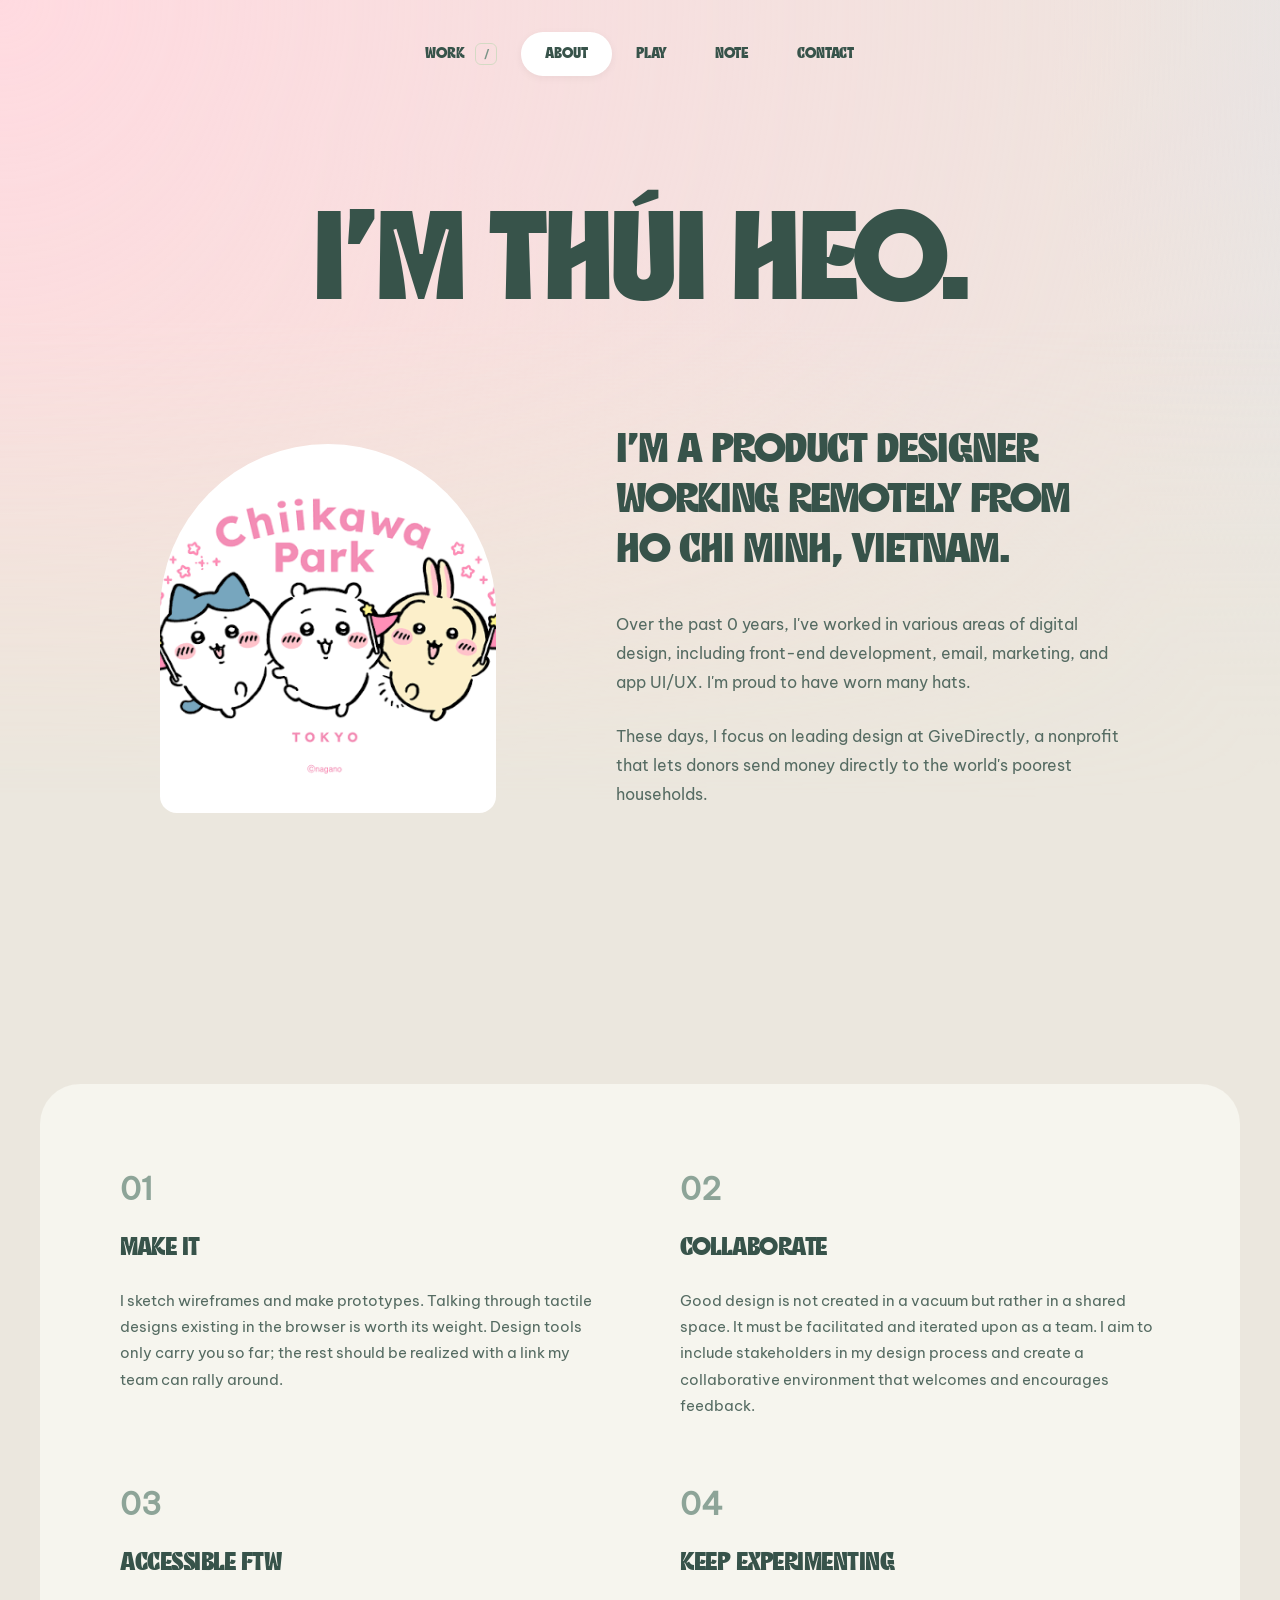
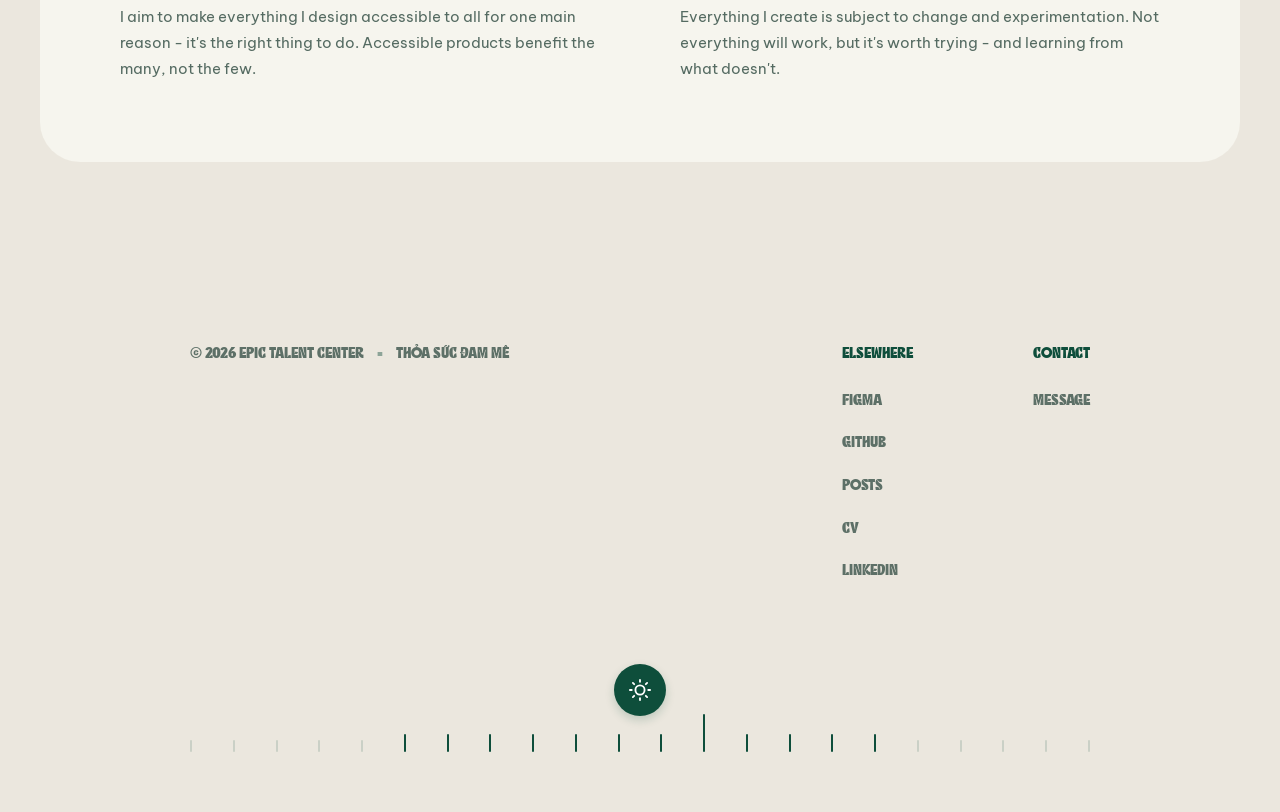
==== about.html @ a1d96646 "Add files via upload" ====
<!DOCTYPE html>
<html lang="vi">
<head>
  <meta charset="UTF-8">
  <meta name="viewport" content="width=device-width, initial-scale=1.0">
  <title>Hanh portfolio</title>
  <link rel="preload" href="fonts/ten-font.ttf" as="font" type="font/ttf" crossorigin>
  <link rel="stylesheet" href="style.css?v=2"> 
</head>
<body id="top">
  
  

  <!-- THANH ĐIỀU KHIỂN NỔI (FLOATING NAV) -->
<header class="floating-header">
  <nav class="sean-nav-pill" aria-label="Điều hướng chính">
    <!-- Di chuyển class active và dấu / tùy theo trang bạn đang đứng nhé -->
    <a href="index.html" class="nav-item">WORK <span class="slash">/</span></a>
    <a href="about.html" class="nav-item active">ABOUT</a>
    
    <a href="play.html" class="nav-item">PLAY</a>
    
    <a href="note.html" class="nav-item">NOTE</a>
    <a href="#" id="open-contact" class="nav-item">CONTACT</a>
  </nav>
</header>

  <main class="about-page">
  <!-- Phần 1: Tiêu đề siêu to -->
  <section class="about-intro">
    <h1 class="giant-heading">I'm Thúi Heo.</h1>
  </section>

  <!-- Phần 2: Ảnh cổng vòm và Nội dung giới thiệu -->
  <section class="about-profile">
    <div class="profile-grid">
      <!-- Cột trái: Ảnh chân dung hình vòm -->
      <div class="profile-image-wrapper">
        <div class="profile-arch">
          <!-- Thay ảnh chân dung vào đây -->
          <img src="assets/logo1A.png" alt="Chân dung">
        </div>
      </div>
      
      <!-- Cột phải: Đoạn văn mô tả -->
      <div class="profile-text">
        <h2>I'm a Product Designer working remotely from Ho Chi Minh, VietNam.</h2>
        <p>Over the past 0 years, I've worked in various areas of digital design, including front-end development, email, marketing, and app UI/UX. I'm proud to have worn many hats.</p>
        <p>These days, I focus on leading design at GiveDirectly, a nonprofit that lets donors send money directly to the world's poorest households.</p>
      </div>
    </div>
  </section>

  <!-- Phần 3: Khối nền xám/kem chứa 4 giá trị cốt lõi -->
  <section class="about-values">
    <div class="values-container">
      <div class="values-grid">
        
        <!-- Cột 1 -->
        <div class="value-item">
          <span class="value-number">01</span>
          <h3>Make it</h3>
          <p>I sketch wireframes and make prototypes. Talking through tactile designs existing in the browser is worth its weight. Design tools only carry you so far; the rest should be realized with a link my team can rally around.</p>
        </div>
        
        <!-- Cột 2 -->
        <div class="value-item">
          <span class="value-number">02</span>
          <h3>Collaborate</h3>
          <p>Good design is not created in a vacuum but rather in a shared space. It must be facilitated and iterated upon as a team. I aim to include stakeholders in my design process and create a collaborative environment that welcomes and encourages feedback.</p>
        </div>
        
        <!-- Cột 3 -->
        <div class="value-item">
          <span class="value-number">03</span>
          <h3>Accessible FTW</h3>
          <p>I aim to make everything I design accessible to all for one main reason - it's the right thing to do. Accessible products benefit the many, not the few.</p>
        </div>
        
        <!-- Cột 4 -->
        <div class="value-item">
          <span class="value-number">04</span>
          <h3>Keep experimenting</h3>
          <p>Everything I create is subject to change and experimentation. Not everything will work, but it's worth trying - and learning from what doesn't.</p>
        </div>
        
      </div>
    </div>
  </section>
</main>

  <footer class="site-footer">
    <div class="footer-top">
      <div class="footer-left">
        <p>© 2026 EPIC Talent Center <span>•</span> Thỏa sức đam mê</p>
      </div>
      
      <div class="footer-right">
        <div class="footer-column">
          <h4>Elsewhere</h4>
          <a href="#">Figma</a>
          <a href="#">Github</a>
          <a href="#">Posts</a>
          <a href="#">CV</a>
          <a href="#">LinkedIn</a>
        </div>
        <div class="footer-column">
          <h4>Contact</h4>
          <a href="#">Message</a>
        </div>
      </div>
    </div>

    <!-- Phần thanh thước kẻ và nút mặt trời -->
    <div class="footer-bottom">
      <div class="theme-toggle">
        <svg width="22" height="22" viewBox="0 0 24 24" fill="none" stroke="currentColor" stroke-width="2" stroke-linecap="round" stroke-linejoin="round">
          <circle cx="12" cy="12" r="5"></circle>
          <line x1="12" y1="1" x2="12" y2="3"></line>
          <line x1="12" y1="21" x2="12" y2="23"></line>
          <line x1="4.22" y1="4.22" x2="5.64" y2="5.64"></line>
          <line x1="18.36" y1="18.36" x2="19.78" y2="19.78"></line>
          <line x1="1" y1="12" x2="3" y2="12"></line>
          <line x1="21" y1="12" x2="23" y2="12"></line>
          <line x1="4.22" y1="19.78" x2="5.64" y2="18.36"></line>
          <line x1="18.36" y1="5.64" x2="19.78" y2="4.22"></line>
        </svg>
      </div>
      <div class="ruler">
        <div class="tick minor"></div>
        <div class="tick minor"></div>
        <div class="tick minor"></div>
        <div class="tick minor"></div>
        <div class="tick minor"></div>
        <div class="tick major"></div>
        <div class="tick major"></div>
        <div class="tick major"></div>
        <div class="tick major"></div>
        <div class="tick major"></div>
        <div class="tick major"></div>
        <div class="tick major"></div>
        
        <div class="tick center"></div>
        
        <div class="tick major"></div>
        <div class="tick major"></div>
        <div class="tick major"></div>
        <div class="tick major"></div>
        <div class="tick minor"></div>
        <div class="tick minor"></div>
        <div class="tick minor"></div>
        <div class="tick minor"></div>
        <div class="tick minor"></div>
      </div>
    </div>
  </footer>

  <!-- BỘ NÃO JAVASCRIPT XỬ LÝ MENU CUỘN -->
  <script>
    // Lắng nghe hành động cuộn chuột của người dùng
    window.addEventListener('scroll', function() {
      // Tìm cái menu viên thuốc
      const navPill = document.querySelector('.sean-nav-pill');
      
      // Nếu cuộn xuống quá 20px thì bật nền màu kem lên
      if (window.scrollY > 20) {
        navPill.classList.add('scrolled');
      } 
      // Nếu kéo ngược lại lên kịch trần thì tắt nền đi (trở về trong suốt)
      else {
        navPill.classList.remove('scrolled');
      }
    });
  </script>

    <!-- KHUNG CHATBOX ẨN (Nằm ở góc phải màn hình) -->
<div id="sean-chatbox" class="chatbox-wrapper">
  <!-- Phần Header màu xanh đậm -->
  <div class="chatbox-header">
    <div class="bot-info">
      <!-- Thay đường dẫn ảnh avatar của bạn vào đây -->
      <img src="assets/chatbox.jpg" alt="Thúi Heo" class="bot-avatar" onerror="this.src='data:image/svg+xml;utf8,<svg xmlns=\'http://www.w3.org/2000/svg\' width=\'40\' height=\'40\'><circle cx=\'20\' cy=\'20\' r=\'20\' fill=\'white\'/></svg>'">
      <div>
        <h4>Thúi Heo Bot</h4>
        <p>Ask me a question</p>
      </div>
    </div>
    <!-- Nút tắt (dấu X) -->
    <button id="close-chat" class="close-chat-btn">&times;</button>
  </div>

  <!-- Phần Nội dung Chat -->
  <div class="chatbox-body">
    <div class="chat-msg bot-msg">Hi!</div>
    <div class="chat-msg bot-msg">I'm Thúi Heo Bot. I'm here to help you with any questions you might have about my work.</div>
    <div class="chat-msg bot-msg">How can I help you today?</div>
    
    <!-- Các nút tùy chọn -->
    <div class="chat-options">
      <a href="#" class="chat-option-btn">Looking for your old portfolio</a>
      <a href="#" class="chat-option-btn">Just saying hello!</a>
      <a href="#" class="chat-option-btn">Interested in mentorship</a>
      <a href="#" class="chat-option-btn">We'd like to hire you</a>
    </div>
  </div>
</div>

<script>
  const contactBtn = document.getElementById('open-contact');
  const chatbox = document.getElementById('sean-chatbox');
  const closeBtn = document.getElementById('close-chat');

  // Lắng nghe sự kiện click vào nút Contact
  contactBtn.addEventListener('click', function(e) {
    e.preventDefault(); 
    
    // LỆNH TOGGLE: Tự động đảo ngược trạng thái mỗi lần bấm
    chatbox.classList.toggle('active'); 
    
    // Đồng thời gắn thêm 1 class vào chính nút Contact để lát nữa ta CSS cái vòng sáng
    contactBtn.classList.toggle('contact-active');
  });

  // Khi bấm vào dấu X, phải tắt cả chatbox lẫn vòng sáng ở nút Contact
  closeBtn.addEventListener('click', function() {
    chatbox.classList.remove('active'); 
    contactBtn.classList.remove('contact-active');
  });
</script>
</body>
</html>
---- style.css ----
/* =========================================
   1. BIẾN MÀU SẮC & CÀI ĐẶT CHUNG (SEAN HALPIN CLONE)
========================================= */
@font-face {
  font-family: 'A'; /* Đặt tên gì tùy bạn */
  font-style: normal;
  font-weight: 400 900; 
  src: url('fonts/A.ttf') format('truetype');
}

@font-face {
  font-family: 'B';
  font-style: normal;
  font-weight: 400;
  src: url('fonts/B.ttf') format('truetype');
}

:root {
  --text-dark: #37534a;      
  --text-light: #648275;     
  --bg-gradient: linear-gradient(to right, #e3dec0, #cee4b3);
  --bg-card: #f5f7e6;        
  --accent: #405b53;         
  --nav-active: #ecf0d6;     
  --white: #ffffff;
  --radius: 32px;            
  --radius-pill: 50px;       
  --transition: all 0.3s cubic-bezier(0.25, 0.8, 0.25, 1);
}

html {
  font-size: 14px; 
}

* {
  margin: 0;
  padding: 0;
  box-sizing: border-box;
}

body {
  font-family: 'B', sans-serif;
  color: var(--text-dark);
  
  /* Cài đặt nền gốc của TOÀN BỘ TRANG là màu kem đặc */
  background-color: #ebe7de; 
  
  min-height: 100vh;
  line-height: 1.6;
  overflow-x: hidden;
  position: relative; /* Dùng làm gốc để chứa lớp màu ở đầu trang */
}

/* Lớp ảo chứa màu loang - Chỉ bao phủ phần đầu trang */
body::before {
  content: "";
  position: absolute;
  top: 0; 
  left: 0; 
  width: 100%; 
  
  
  height: 800px; 
  
  /* Giữ nguyên hiệu ứng màu loang của bạn */
  background-image: 
    radial-gradient(circle at 0% 0%, #ffdae0 0%, transparent 50%),
    radial-gradient(circle at 100% 0%, #cbe1ff 0%, transparent 50%),
    radial-gradient(circle at 100% 100%, #c3f0d5 0%, transparent 50%),
    radial-gradient(circle at 0% 100%, #fef0bc 0%, transparent 50%);
  background-size: 200% 200%;
  animation: meshChuyenMau 2.5s ease-in-out infinite alternate;
  
  /* CÔNG THỨC MỚI: Mặt nạ làm mờ dần phần đáy của lớp màu này */
  -webkit-mask-image: linear-gradient(to bottom, black 40%, transparent 100%);
  mask-image: linear-gradient(to bottom, black 40%, transparent 100%);
  
  z-index: -2; /* Nằm dưới cùng */
  pointer-events: none; /* Tránh cản trở click chuột */
}

h1, h2, h3, .giant-heading, .sean-nav-pill .nav-item {
  font-family: 'A', sans-serif;
  font-weight: 900;
}

/* Đạo diễn hiệu ứng mảng màu trôi nổi hòa quyện */
@keyframes meshChuyenMau {
  0% {
    background-position: 0% 0%;
  }
  25% {
    background-position: 100% 0%;
  }
  50% {
    background-position: 100% 100%;
  }
  75% {
    background-position: 0% 100%;
  }
  100% {
    background-position: 0% 0%;
  }
}

a { text-decoration: none; color: inherit; }

/* =========================================
   2. ANIMATION (HIỆU ỨNG LÚC BẬT WEB)
========================================= */
@keyframes slideUpFade {
  0% {
    opacity: 0;
    transform: translateY(30px);
  }
  100% {
    opacity: 1;
    transform: translateY(0);
  }
}

/* 1. Gắn hiệu ứng nảy cho NỘI DUNG CỦA CẢ 2 TRANG */
/* LƯU Ý: Đã cố tình bỏ 'header' ra ngoài để thanh menu đứng im như mỏ neo */
.sean-hero .hero-text-wrapper, 
.sean-hero .hero-subtitle, 
.work-card, 
.in-progress-header, 
article,
.about-intro, .profile-grid, .values-container .value-item,
.play-hero h1, .play-hero p, .play-card,
.notes-hero h1, .notes-hero p, .note-item {
  opacity: 0; 
  animation: slideUpFade 1.5s cubic-bezier(0.1, 1, 0.2, 1) forwards;
}

/* 2. Cài đặt độ trễ cho TRANG CHỦ (Từng nhịp một) */
.sean-hero .hero-text-wrapper { animation-delay: 0.05s; }
.sean-hero .hero-subtitle { animation-delay: 0.1s; }
.work-section .work-card:nth-child(1) { animation-delay: 0.15s; }
.work-section .work-card:nth-child(2) { animation-delay: 0.2s; }
.work-section .work-card:nth-child(3) { animation-delay: 0.25s; }
.work-section .work-card:nth-child(4) { animation-delay: 0.3s; }
.in-progress-header { animation-delay: 0.35s; }
.in-progress-section .work-card:nth-child(1) { animation-delay: 0.4s; }
.in-progress-section .work-card:nth-child(2) { animation-delay: 0.45s; }

/* 3. Cài đặt độ trễ cho TRANG ABOUT (Khắc phục lỗi "nhảy quá nhanh") */
.about-intro { animation-delay: 0.05s; }
.profile-grid { animation-delay: 0.15s; }
.values-container .value-item:nth-child(1) { animation-delay: 0.1s; }
.values-container .value-item:nth-child(2) { animation-delay: 0.15s; }
.values-container .value-item:nth-child(3) { animation-delay: 0.2s; }
.values-container .value-item:nth-child(4) { animation-delay: 0.25s; }

/* 4. Độ trễ TRANG CHƯƠNG TRÌNH (PLAY) */
.play-hero h1 { animation-delay: 0.05s; }
.play-hero p { animation-delay: 0.1s; }
.play-card:nth-child(1) { animation-delay: 0.15s; }
.play-card:nth-child(2) { animation-delay: 0.2s; }
.play-card:nth-child(3) { animation-delay: 0.25s; }
.play-card:nth-child(4) { animation-delay: 0.3s; }

/* 5. Độ trễ cho TRANG GIÁO VIÊN (NOTES) */
.notes-hero h1 { animation-delay: 0.05s; }
.notes-hero p { animation-delay: 0.1s; }
.note-item:nth-child(1) { animation-delay: 0.15s; }
.note-item:nth-child(2) { animation-delay: 0.2s; }
.note-item:nth-child(3) { animation-delay: 0.25s; }

/* =========================================
   3. HEADER & MENU VIÊN THUỐC
========================================= */
.floating-header {
  position: sticky;
  top: 25px;
  display: flex;
  justify-content: center;
  z-index: 1000;
  pointer-events: none;
  padding: 0 20px;
}

.sean-nav-pill {
  pointer-events: auto;
  display: flex;
  align-items: center;
  background-color: transparent; 
  padding: 6px 8px;
  border-radius: 50px;
  transition: all 0.3s ease; 
}

.sean-nav-pill.scrolled {
  background-color: rgba(241, 242, 233, 0.85);
  box-shadow: 0 4px 20px rgba(0, 0, 0, 0.05);
  backdrop-filter: blur(10px);
}

.sean-nav-pill .nav-item {
  color: var(--text-dark);
  font-size: 1.05rem;
  font-weight: 700;
  padding: 10px 24px;
  border-radius: 50px;
  transition: all 0.2s ease;
  display: flex;
  align-items: center;
  gap: 8px;
}

.sean-nav-pill .nav-item:hover:not(.active) {
  background-color: rgba(0, 0, 0, 0.04);
}

.sean-nav-pill .nav-item.active {
  background-color: #ffffff; 
  box-shadow: 0 2px 8px rgba(0, 0, 0, 0.05);
  color: var(--text-dark);
}

.sean-nav-pill .slash {
  display: inline-flex;
  align-items: center;
  justify-content: center;
  width: 22px;
  height: 22px;
  font-size: 12px;
  font-weight: 900;
  color: #7b9487;
  border: 1.5px solid #d4dac4;
  border-radius: 6px;
  margin-left: 2px;
}

#open-contact {
  border: 1.5px solid transparent; 
}

/* 2. Trạng thái khi nút Contact đang được bật (class này do JS tự gắn) */
#open-contact.contact-active {
  /* Viền sát bên trong màu xanh lá đậm */
  border-color: #0c5140; 
  
  /* Lớp vòng sáng màu trắng mờ (opacity 0.6) bung ra 4px ở bên ngoài */
  box-shadow: 0 0 0 4px rgba(255, 255, 255, 0.6);
  
  /* Giữ nền trong suốt cho giống ảnh mẫu */
  background-color: transparent; 
}

/* =========================================
   4. HERO SECTION (TRANG CHỦ)
========================================= */
.sean-hero {
  text-align: center;
  
  /* BÍ QUYẾT: Trả lại khoảng cách 180px ở trên đỉnh y như cũ */
  padding: 180px 20px 0; 
  
  /* Vẫn giữ lệnh ép chiều cao 100% để đẩy các ô tương tác giấu xuống dưới */
  min-height: 75vh; 
  
  display: flex;
  flex-direction: column;
  align-items: center;
  position: relative;
}

.in-progress-header {
  text-align: center;
  padding: 180px 20px 100px;
  display: flex;
  flex-direction: column;
  align-items: center;
  position: relative;
}

.hero-text-wrapper {
  position: relative;
  display: inline-block;
  margin-bottom: 60px;
}

/* Chữ xanh khổng lồ */
.giant-heading {
  font-size: 8rem; /* Kích thước siêu lớn */
  font-family: 'A', sans-serif;
  font-weight: 900;
  color: #0c5140; /* Màu xanh lá đậm chuẩn Sean Halpin */
  line-height: 0.95;
  letter-spacing: -4px; /* Ép chữ sát vào nhau */
  margin: 0;
}

/* Định vị 2 ngôi sao */
.sparkle {
  position: absolute;
}
.sparkle.left {
  top: 80px;
  left: -80px;
}
.sparkle.right {
  top: -20px;
  right: -80px;
}

.hero-subtitle {
  font-size: 1.25rem;
  color: #5d7067;
  font-family: 'BeVietnamPro', sans-serif; /* Dùng font chuẩn cho chữ nhỏ */
  line-height: 1.6;
  font-weight: 500;
}
/* =========================================
   CÁC Ô TƯƠNG TÁC (WORK CARDS) - CHUẨN MẪU VUÔNG & CHỮ NHẬT
========================================= */
.work-section, .in-progress-section {
  /* Mở rộng chiếm gần hết màn hình vi tính */
  max-width: 1540px; 
  margin: 0 auto;
  padding: 0 40px 150px;
}

.in-progress-section {
  padding-top: 50px;
}

.in-progress-header {
  padding: 50px 20px 80px;
}

.work-grid {
  display: grid;
  grid-template-columns: repeat(12, 1fr); 
  gap: 60px; 
}

.work-card {
  display: block;
  border-radius: 48px; 
  height: 450px; 
  padding: 45px 50px; 
  position: relative;
  top: 0;
  text-decoration: none;
  color: #2c2c2c;
  
  /* Điểm xuất phát của bóng đổ */
  box-shadow: 
    0 0 0 -5px rgba(0, 0, 0, 0),
    0 0 0 -10px rgba(0, 0, 0, 0),
    0 0 0 -20px rgba(0, 0, 0, 0);

  /* BỘ CHỈ HUY HIỆU ỨNG: Tách bạch rõ ràng từng nhiệm vụ */
  transition: 
    background-color 0.4s ease, 
    box-shadow 0.7s cubic-bezier(0.34, 1.25, 0.64, 1), 
    top 0.7s cubic-bezier(0.34, 1.25, 0.64, 1);
}

/* --- TỶ LỆ CÁC Ô ĐÃ ĐƯỢC CHỈNH LẠI (CÔNG THỨC 4 - 8) --- */
/* Hàng 1 */
.work-section .work-card:nth-child(1) { grid-column: span 4; } 
.work-section .work-card:nth-child(2) { grid-column: span 8; }
/* Hàng 2 (So le lại) */
.work-section .work-card:nth-child(3) { grid-column: span 8; } 
.work-section .work-card:nth-child(4) { grid-column: span 4; } 

/* Hàng 3 (In Progress) */
.in-progress-section .work-card:nth-child(1) { grid-column: span 4; } 
.in-progress-section .work-card:nth-child(2) { grid-column: span 8; } 

.work-card:hover {
  top: -10px;
  /* Điểm kết thúc của bóng đổ */
  box-shadow: 
    0 10px 20px -5px rgba(0, 0, 0, 0.20), 
    0 25px 50px -10px rgba(0, 0, 0, 0.15), 
    0 50px 100px -20px rgba(0, 0, 0, 0.10);
}

/* Nhóm Text bên trong Card */
.card-header {
  text-align: right;
  z-index: 2;
  position: relative;
}

.card-header .brand {
  font-family: 'BeVietnamPro', sans-serif;
  font-size: 0.9rem;
  font-weight: 700;
  letter-spacing: 2px;
  text-transform: uppercase;
  opacity: 0.7;
  display: block;
  margin-bottom: 5px;
}

.card-header h2 {
  font-size: 3.5rem; 
  font-family: 'A', sans-serif;
  font-weight: 900;
  letter-spacing: -1.5px;
  margin: 0;
}

/* Màu nền */
.card-purple { background-color: #cda2e7; }
.card-mint { background-color: #a8e4cf; }
.card-peach { background-color: #f2c7a9; }
.card-blue { background-color: #b1d8f8; }
.card-white { background-color: #ffffff; }
.card-black { background-color: #1a1a1a; }

/* KHI HOVER: Đổi sang mã màu SÁNG HƠN một chút xíu để tạo cảm giác thẻ bài phát sáng */
.work-card.card-purple:hover { background-color: #d8b4ee; } /* Tím sáng hơn */
.work-card.card-mint:hover { background-color: #b5eedc; } /* Xanh ngọc sáng hơn */
.work-card.card-peach:hover { background-color: #f6d4ba; } /* Cam đào sáng hơn */
.work-card.card-blue:hover { background-color: #c5e3fb; } /* Xanh dương sáng hơn */
.work-card.card-white:hover { background-color: #ffffff; } /* Trắng thì giữ nguyên vì đã sáng tối đa */
.work-card.card-black:hover { background-color: #2a2a2a; } /* Đen thì nhạt đi một chút thành xám đậm */

.card-header.light-text, 
.card-header.light-text h2 {
  color: #ffffff;
}

/* =========================================
   RESPONSIVE (ĐIỆN THOẠI & IPAD)
========================================= */
@media (max-width: 992px) {
  .giant-heading {
    font-size: 5.5rem;
  }
  .sparkle.left { left: -40px; width: 30px; }
  .sparkle.right { right: -40px; width: 40px; }
  
  .work-grid .work-card {
    grid-column: span 12 !important; 
  }
  
  .work-card {
    height: 480px; 
  }
}

@media (max-width: 768px) {
  .giant-heading {
    font-size: 4rem;
    letter-spacing: -2px;
  }
  .sean-hero { padding: 120px 20px 60px; }
  .sparkle { display: none; }
}
/* =========================================
   5. TRANG EPIC (ABOUT PAGE - SEAN HALPIN STYLE)
========================================= */
/* 1. Tiêu đề siêu to */
.about-intro {
  text-align: center;
  padding: 140px 20px 100px;
}

.giant-heading {
  font-size: 9rem; /* Chữ siêu to */
  font-weight: 900;
  letter-spacing: -4px;
  line-height: 1;
  color: var(--text-dark);
}

/* 2. Ảnh cổng vòm và Text */
.about-profile {
  padding: 0 20px 250px;
  max-width: 1000px; /* Thu hẹp lại để giống tỷ lệ ảnh gốc */
  margin: 0 auto;
}

.profile-grid {
  display: grid;
  grid-template-columns: 1fr 1.5fr; /* Cột phải to hơn cột trái */
  gap: 120px;
  align-items: center;
}

/* Cắt ảnh thành hình cổng vòm (Arch) */
.profile-arch {
  width: 100%;
  aspect-ratio: 1 / 1.1; /* Tỷ lệ hơi cao hơn vuông */
  background-color: #d8c3b1; /* Màu nền dự phòng nếu ảnh lỗi */
  border-top-left-radius: 200px; /* Bo tròn hoàn toàn 2 góc trên */
  border-top-right-radius: 200px;
  border-bottom-left-radius: 20px; /* Dưới bo ít */
  border-bottom-right-radius: 20px;
  overflow: hidden;
}

.profile-arch img {
  width: 100%;
  height: 100%;
  object-fit: cover;
}

.profile-text h2 {
  font-size: 3rem;
  font-weight: 800;
  line-height: 1.2;
  margin-bottom: 35px;
  letter-spacing: -1px;
}

.profile-text p {
  font-size: 1.15rem;
  color: #556b62; /* Màu chữ nhạt hơn tí */
  margin-bottom: 25px;
  font-weight: 500;
  line-height: 1.8;
}

/* 3. Khối 4 Giá trị cốt lõi */
.about-values {
  padding: 0 20px 100px;
}

.values-container {
  background-color: #f6f5ee; /* Nền trắng kem nhạt y hình 2 */
  max-width: 1200px;
  margin: 0 auto;
  border-radius: 40px; /* Khối bo góc bự */
  padding: 80px;
}

.values-grid {
  display: grid;
  grid-template-columns: 1fr 1fr; /* 2 cột */
  gap: 60px 80px; /* Khoảng cách hàng ngang 60, dọc 80 */
}

.value-item .value-number {
  font-size: 2.2rem;
  font-weight: 600;
  color: #8da498; /* Màu xanh ngọc nhạt cho số */
  display: block;
  margin-bottom: 15px;
}

.value-item h3 {
  font-size: 1.8rem;
  font-weight: 800;
  margin-bottom: 20px;
  letter-spacing: -0.5px;
}

.value-item p {
  font-size: 1.1rem;
  color: #556b62;
  line-height: 1.7;
}

/* =========================================
   RESPONSIVE (ĐIỆN THOẠI)
========================================= */
@media (max-width: 768px) {
  .giant-heading {
    font-size: 4rem;
    letter-spacing: -2px;
  }
  
  .profile-grid {
    grid-template-columns: 1fr;
    text-align: center;
  }
  
  .profile-arch {
    max-width: 300px;
    margin: 0 auto;
  }
  
  .values-container {
    padding: 40px 20px;
  }
  
  .values-grid {
    grid-template-columns: 1fr;
  }
}
/* =========================================
   6. TRANG CHƯƠNG TRÌNH (PLAY PAGE)
========================================= */
.play-page {
  padding-bottom: 120px;
}

/* Phần Tiêu đề Hero */
.play-hero {
  text-align: center;
  padding: 100px 20px 60px;
  max-width: 800px;
  margin: 0 auto;
}

.play-hero h1 {
  position: relative;
  display: inline-block;
  margin-bottom: 20px;
}

/* Ngôi sao lấp lánh màu trắng bên cạnh chữ */
.sparkle {
  color: #ffffff;
  font-size: 5rem;
  position: absolute;
  top: -20px;
  right: -60px;
  line-height: 1;
}

.play-hero p {
  font-size: 1.3rem;
  color: #556b62;
  font-weight: 600;
  line-height: 1.6;
}

/* Khu vực lưới thẻ bài */
.play-grid-section {
  max-width: 1200px;
  margin: 0 auto;
  padding: 0 20px;
}

/* Tự động chia cột: Màn to thì 2 cột, màn nhỏ tự co lại 1 cột */
.play-grid {
  display: grid;
  grid-template-columns: repeat(auto-fit, minmax(450px, 1fr));
  gap: 40px;
}

/* Thiết kế thẻ bài cơ bản */
.play-card {
  background-color: rgba(255, 255, 255, 0.4); /* Nền hơi trong suốt */
  border-radius: 40px;
  padding: 40px;
  display: flex;
  transition: all 0.3s cubic-bezier(0.1, 1, 0.2, 1);
  text-decoration: none;
  border: 3px solid transparent;
}

.play-card:hover {
  transform: translateY(-8px);
  background-color: rgba(255, 255, 255, 0.7);
  border-color: rgba(255, 255, 255, 0.9);
  box-shadow: 0 20px 40px rgba(55, 83, 74, 0.05);
}

.play-card h3 {
  font-size: 2rem;
  font-weight: 800;
  margin-bottom: 15px;
  display: flex;
  align-items: center;
  gap: 12px;
}

.play-card p {
  font-size: 1.15rem;
  color: #556b62;
  line-height: 1.6;
  font-weight: 500;
}

/* Nhãn "Mới/Soon" màu xanh đậm */
.badge {
  background-color: var(--text-dark);
  color: #ffffff;
  font-size: 0.9rem;
  padding: 4px 12px;
  border-radius: 20px;
  font-weight: 700;
  text-transform: uppercase;
}

/* ---- CÁC KIỂU LAYOUT BÊN TRONG THẺ BÀI ---- */

/* Kiểu 1: Cột dọc (Chữ trên, hình dưới) */
.card-tall {
  flex-direction: column;
  gap: 30px;
}

.card-image {
  flex-grow: 1;
  border-radius: 24px;
  min-height: 200px;
  display: flex;
  align-items: center;
  justify-content: center;
  gap: 15px;
}

.dark-ui { background-color: #2c2c2c; }
.purple-ui { background-color: #d1c4e9; }

/* Giả lập các nút UI chấm tròn */
.fake-dot { width: 30px; height: 30px; border-radius: 50%; }
.fake-dot.red { background-color: #ff5f56; }
.fake-dot.yellow { background-color: #ffbd2e; }
.fake-dot.green { background-color: #27c93f; }
.fake-wave { width: 100px; height: 10px; background: white; border-radius: 10px; opacity: 0.5; }

/* Kiểu 2: Hàng ngang (Chữ trái, Icon phải) */
.card-row {
  flex-direction: row;
  align-items: center;
  justify-content: space-between;
  gap: 20px;
}

.card-row .card-text {
  flex: 1;
}

.card-icon {
  width: 120px;
  height: 120px;
  border-radius: 50%;
  display: flex;
  align-items: center;
  justify-content: center;
  font-size: 3rem;
  flex-shrink: 0;
}

.blue-icon { background-color: #1a365d; color: white; }
.pink-icon { background-color: #fce4ec; color: #d81b60; }

/* Responsive cho điện thoại */
@media (max-width: 768px) {
  .play-grid { grid-template-columns: 1fr; }
  .card-row { flex-direction: column-reverse; text-align: left; align-items: flex-start; }
  .card-icon { width: 80px; height: 80px; font-size: 2rem; }
  .play-hero h1 { font-size: 4rem; }
  .sparkle { font-size: 3rem; right: -30px; }
}
/* =========================================
   7. TRANG GIÁO VIÊN (NOTES PAGE CLONE)
========================================= */
.notes-page {
  padding-bottom: 120px;
}

.notes-hero {
  text-align: center;
  padding: 100px 20px 60px;
  max-width: 800px;
  margin: 0 auto;
}

.notes-hero h1 {
  position: relative;
  display: inline-block;
  margin-bottom: 20px;
}

.notes-hero p {
  font-size: 1.3rem;
  color: #556b62;
  font-weight: 600;
  line-height: 1.6;
}

/* Danh sách xếp dọc - Ép hẹp lại 800px để tập trung thị giác */
.notes-list-section {
  max-width: 800px; 
  margin: 0 auto;
  padding: 0 20px;
}

.notes-list {
  display: flex;
  flex-direction: column;
  gap: 25px; /* Khoảng cách đều tăm tắp giữa các thẻ */
}

/* Thẻ bài phong cách Notes */
.note-item {
  display: block;
  background-color: rgba(255, 255, 255, 0.3); /* Mờ mờ hòa vào nền lưới gradient */
  padding: 45px 50px;
  border-radius: 40px;
  text-decoration: none;
  transition: all 0.3s cubic-bezier(0.1, 1, 0.2, 1);
  border: 3px solid transparent;
}

/* Trạng thái Hover: Sáng bừng và nảy nhẹ lên */
.note-item:hover {
  transform: translateY(-8px);
  background-color: rgba(255, 255, 255, 0.85); 
  box-shadow: 0 20px 40px rgba(55, 83, 74, 0.05);
  border-color: rgba(255, 255, 255, 1);
}

.note-meta {
  font-size: 0.95rem;
  font-weight: 800;
  color: #7b9487;
  text-transform: uppercase;
  letter-spacing: 1.5px;
  display: block;
  margin-bottom: 12px;
}

.note-item h3 {
  font-size: 2.2rem;
  font-weight: 900;
  color: var(--text-dark);
  margin-bottom: 15px;
  line-height: 1.2;
}

.note-item p {
  font-size: 1.15rem;
  color: #556b62;
  line-height: 1.6;
  font-weight: 500;
}

/* Responsive */
@media (max-width: 768px) {
  .notes-hero h1 { font-size: 4rem; }
  .note-item { padding: 35px 30px; border-radius: 30px; }
  .note-item h3 { font-size: 1.8rem; }
}
/* =========================================
   8. FOOTER 
========================================= */
.site-footer {
  background-color: #ebe7de; /* Màu nền kem be nhạt giống ảnh */
  padding: 80px 40px 60px;
  color: var(--text-dark);
  font-family: 'A', sans-serif;
}

.footer-top {
  display: flex;
  justify-content: space-between;
  max-width: 900px;
  margin: 0 auto 80px;
  flex-wrap: wrap;
  gap: 40px;
}

.footer-left p {
  font-size: 1.1rem;
  font-weight: 500;
  color: #5d7067;
}

.footer-left span {
  margin: 0 10px;
  color: #8da498;
}

.footer-right {
  display: flex;
  gap: 120px;
}

.footer-column {
  display: flex;
  flex-direction: column;
  gap: 18px;
}

.footer-column h4 {
  font-size: 1.05rem;
  font-weight: 900;
  color: #0e4e3b; /* Xanh lá đậm */
  margin-bottom: 5px;
}

.footer-column a {
  font-size: 1.1rem;
  color: #5d7067;
  font-weight: 600;
  transition: color 0.3s ease;
}

.footer-column a:hover {
  color: #0e4e3b;
}

/* --- THANH THƯỚC KẺ VÀ NÚT MẶT TRỜI --- */
.footer-bottom {
  position: relative;
  max-width: 900px;
  margin: 0 auto;
  display: flex;
  flex-direction: column;
  align-items: center;
}

.theme-toggle {
  background-color: #0e4e3b;
  color: white;
  width: 52px;
  height: 52px;
  border-radius: 50%;
  display: flex;
  align-items: center;
  justify-content: center;
  cursor: pointer;
  z-index: 2;
  box-shadow: 0 4px 10px rgba(14, 78, 59, 0.2);
  /* Kéo nút xuống chạm vào vạch dài nhất */
  margin-bottom: -4px; 
}

.theme-toggle:hover {
  transform: scale(1.05);
  transition: transform 0.2s;
}

.ruler {
  display: flex;
  justify-content: space-between;
  align-items: flex-end;
  width: 100%;
  height: 40px;
}

/* Các vạch của thước kẻ */
.tick {
  width: 2px;
  border-radius: 2px;
}

.tick.minor {
  height: 12px;
  background-color: rgba(14, 78, 59, 0.15); /* Vạch mờ */
}

.tick.major {
  height: 18px;
  background-color: #0e4e3b; /* Vạch đậm */
}

.tick.center {
  height: 38px;
  background-color: #0e4e3b;
}

/* --- ĐÁP ỨNG TRÊN ĐIỆN THOẠI (RESPONSIVE) --- */
@media (max-width: 768px) {
  .footer-top {
    flex-direction: column;
  }
  
  .footer-right {
    gap: 60px;
  }
  
  .site-footer {
    padding: 60px 20px 40px;
  }
}
/* =========================================
   HIỆU ỨNG CÁC BIỂU TƯỢNG XUẤT HIỆN TỪ RÌA (KHÔNG ĐỔI KÍCH THƯỚC)
========================================= */
.card-floaters {
  position: absolute;
  top: 0; left: 0;
  width: 100%; height: 100%;
  pointer-events: none;
  z-index: 10;
}

/* Cài đặt gốc: Ẩn tàng hình (opacity: 0), KHÔNG DÙNG SCALE nữa */
.floater {
  position: absolute;
  opacity: 0;
  /* Chuyển động 1 giây êm ái */
  transition: all 0.3s ease-out; 
}

/* --- 0. Ô TÍM (AI) --- */
/* Vị trí gốc: Đặt sẵn ở rìa, đẩy lệch đi khoảng 15px so với đích đến */
.card-purple .f-star-1 { top: -20px; left: -30px; transform: translateY(15px) rotate(15deg); }
.card-purple .f-star-2 { top: -10px; left: -80px; transform: translateY(15px) rotate(-10deg); }
.card-purple .f-star-3 { top: -60px; left: 50px; transform: translateY(15px) rotate(25deg); }

/* Khi Hover: Trượt 15px về vị trí chuẩn và hiện rõ dần */
.card-purple:hover .f-star-1 { opacity: 1; transform: translateY(0) rotate(15deg); transition-delay: 0.1s; }
.card-purple:hover .f-star-2 { opacity: 0.8; transform: translateY(0) rotate(-10deg); transition-delay: 0.2s; }
.card-purple:hover .f-star-3 { opacity: 0.9; transform: translateY(0) rotate(25deg); transition-delay: 0.15s; }


/* --- 1. Ô XANH NGỌC (ARTICLES) --- */
/* Đặt sẵn ở hai góc thẻ, dịch lệch 10px */
.card-mint .f-doc { top: -50px; left: -40px; transform: translate(10px, 10px) rotate(-15deg); }
.card-mint .f-pen { top: -50px; right: -20px; transform: translate(-10px, 10px) rotate(15deg); }

/* Hiện rõ và trượt nhẹ về đúng góc */
.card-mint:hover .f-doc { opacity: 1; transform: translate(0, 0) rotate(-15deg); transition-delay: 0.1s; }
.card-mint:hover .f-pen { opacity: 1; transform: translate(0, 0) rotate(15deg); transition-delay: 0.2s; }


/* --- 2. Ô CAM (PLUGINS) --- */
/* Lượn sóng góc dưới, sao vòng xoáy góc trên */
.card-peach .f-squiggle { bottom: -20px; left: -60px; transform: translate(10px, -10px) rotate(-10deg); }
.card-peach .f-swirl { top: -50px; right: -20px; transform: translate(-10px, 10px) rotate(15deg); }

.card-peach:hover .f-squiggle { opacity: 1; transform: translate(0, 0) rotate(-10deg); transition-delay: 0.15s; }
.card-peach:hover .f-swirl { opacity: 1; transform: translate(0, 0) rotate(15deg); transition-delay: 0.1s; }


/* --- 3. Ô XANH DƯƠNG (MOBILE) --- */
/* Điện thoại ở góc trên trái */
.card-blue .f-phone { top: -60px; left: -30px; transform: translate(10px, 10px) rotate(-20deg); }

.card-blue:hover .f-phone { opacity: 1; transform: translate(0, 0) rotate(-20deg); transition-delay: 0.1s; }

/* Khung chứa ảnh nằm ở đáy thẻ */
.card-image-placeholder {
  position: absolute;
  top: 0; left: 0; 
  width: 100%; height: 100%;
  border-radius: 48px; 
  
  overflow: hidden; 
  z-index: 1; 
}

.card-image-placeholder::after {
  content: "";
  position: absolute;
  bottom: 0; /* Bám sát đáy */
  left: 10%;
  width: 80%;
  height: 55%;
  background-color: #ffffff; /* Giả lập hình ảnh */
  border-radius: 12px 12px 0 0;
  box-shadow: 0 -10px 30px rgba(0,0,0,0.05); /* Bóng đổ hắt lên nhẹ */
  
  /* Cài đặt thời gian kéo xuống mượt mà */
  transition: transform 0.7s cubic-bezier(0.25, 0.8, 0.25, 1);
}

/* KHI RÊ CHUỘT: Kéo hình ảnh tụt xuống dưới */
.work-card:hover .card-image-placeholder::after {
  /* Kéo tụt xuống 40px. Nhờ cái mặt nạ ở trên, phần thòi ra sẽ bị cắt gọn gàng! */
  transform: translateY(40px); 
}

/* =========================================
   GIAO DIỆN CHATBOX (CONTACT)
========================================= */
.chatbox-wrapper {
  position: fixed;
  bottom: 30px;
  right: 30px;
  width: 350px;
  background-color: #f6f5ee; /* Nền kem giống bản gốc */
  border-radius: 16px;
  box-shadow: 0 20px 40px rgba(0, 0, 0, 0.15);
  z-index: 9999;
  overflow: hidden;
  
  /* Cài đặt tàng hình và tụt xuống dưới lúc ban đầu */
  opacity: 0;
  visibility: hidden;
  transform: translateY(20px);
  transition: all 0.4s cubic-bezier(0.1, 1, 0.2, 1);
}

/* Lớp class được thêm vào bằng JavaScript để kích hoạt hiện ra */
.chatbox-wrapper.active {
  opacity: 1;
  visibility: visible;
  transform: translateY(0);
}

.chatbox-header {
  background-color: #0c5140; /* Xanh lá đậm */
  color: white;
  padding: 15px 20px;
  display: flex;
  justify-content: space-between;
  align-items: center;
}

.bot-info {
  display: flex;
  align-items: center;
  gap: 12px;
}

.bot-avatar {
  width: 40px;
  height: 40px;
  border-radius: 50%;
  object-fit: cover;
  border: 2px solid rgba(255, 255, 255, 0.2);
}

.bot-info h4 { font-size: 1rem; font-weight: 800; margin-bottom: 2px; }
.bot-info p { font-size: 0.8rem; font-weight: 500; opacity: 0.8; }

.close-chat-btn {
  background: none;
  border: none;
  color: white;
  font-size: 1.5rem;
  cursor: pointer;
  transition: transform 0.2s;
}
.close-chat-btn:hover { transform: scale(1.2); }

.chatbox-body {
  padding: 20px;
  display: flex;
  flex-direction: column;
  gap: 10px;
  max-height: 450px;
  overflow-y: auto;
}

.chat-msg {
  background-color: #ffffff;
  color: #0c5140;
  padding: 12px 16px;
  border-radius: 16px;
  font-size: 0.95rem;
  font-weight: 600;
  line-height: 1.5;
  align-self: flex-start;
  max-width: 90%;
  box-shadow: 0 2px 5px rgba(0,0,0,0.02);
}

.chat-options {
  display: flex;
  flex-direction: column;
  gap: 8px;
  margin-top: 10px;
}

.chat-option-btn {
  display: block;
  text-align: left;
  padding: 10px 16px;
  border: 1.5px solid #0c5140;
  color: #0c5140;
  border-radius: 20px;
  font-size: 0.9rem;
  font-weight: 700;
  background: transparent;
  transition: all 0.2s ease;
}

.chat-option-btn:hover {
  background-color: #0c5140;
  color: white;
}
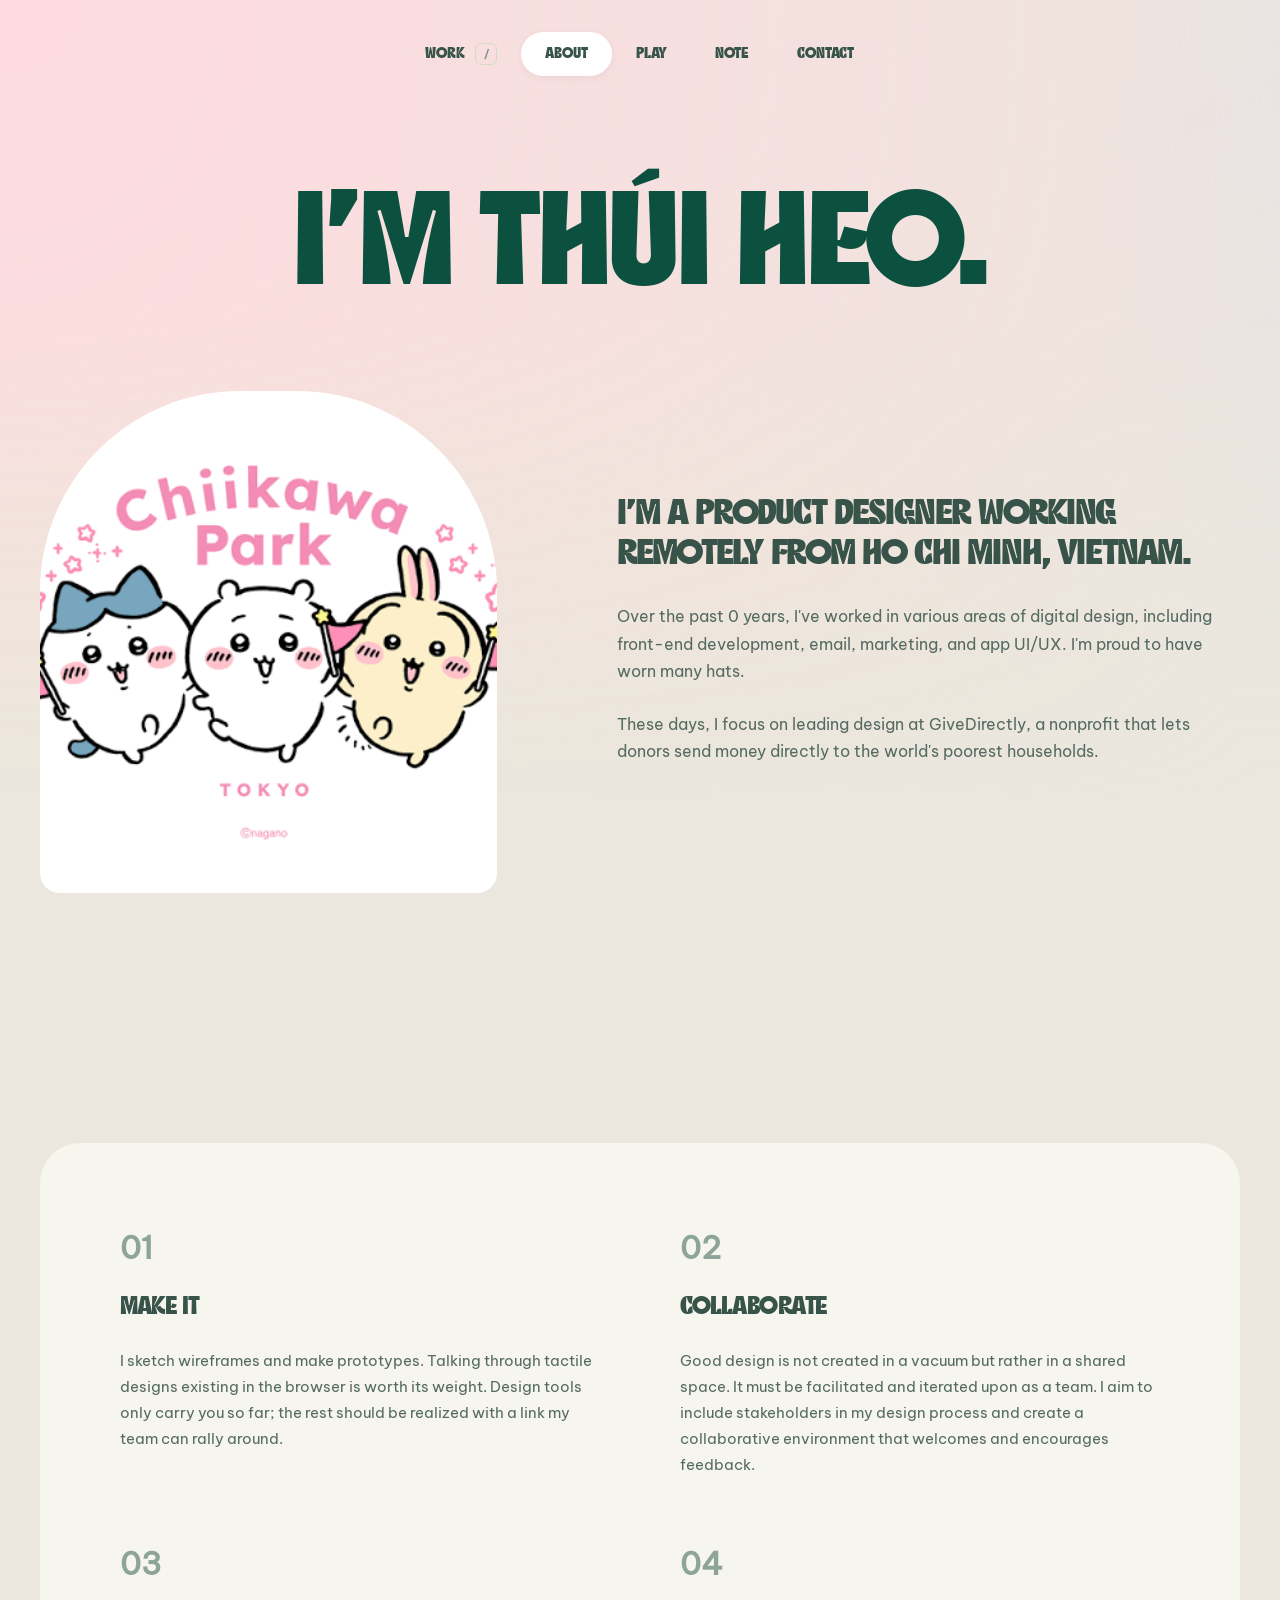
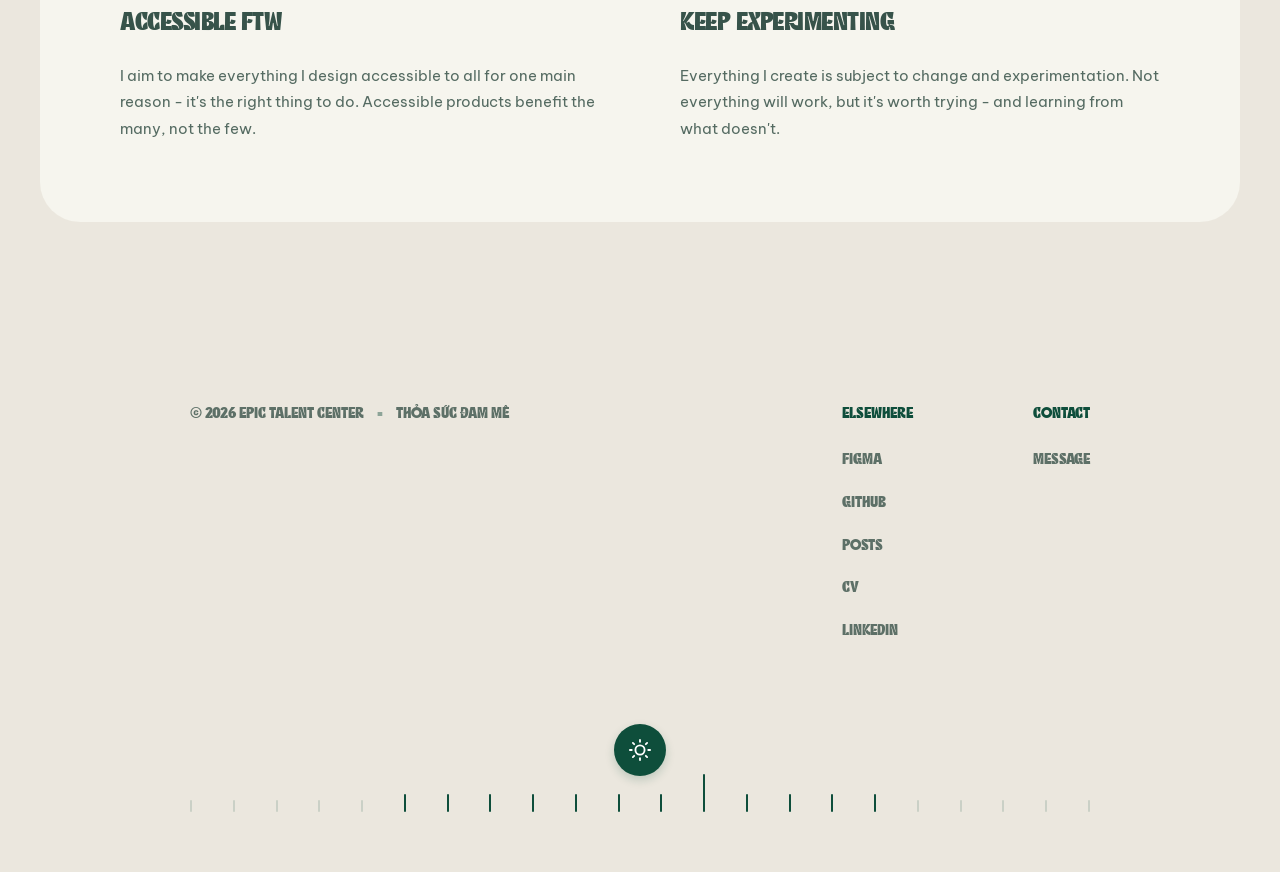
==== commit 4573ce5c: "Add files via upload" ====
--- a/about.html
+++ b/about.html
@@ -4,10 +4,12 @@
   <meta charset="UTF-8">
   <meta name="viewport" content="width=device-width, initial-scale=1.0">
   <title>Hanh portfolio</title>
-  <link rel="preload" href="fonts/ten-font.ttf" as="font" type="font/ttf" crossorigin>
-  <link rel="stylesheet" href="style.css?v=2"> 
+  <link rel="preload" href="fonts/A.ttf" as="font" type="font/ttf" crossorigin>
+  <link rel="preload" href="fonts/B.ttf" as="font" type="font/ttf" crossorigin>
+  <link rel="icon" href="assets/favicon.png" type="image/png">
+  <link rel="stylesheet" href="style.css"> 
 </head>
-<body id="top">
+<body id="top" class="preload">
   
   
 
@@ -171,6 +173,7 @@
         navPill.classList.remove('scrolled');
       }
     });
+    window.dispatchEvent(new Event('scroll'));
   </script>
 
     <!-- KHUNG CHATBOX ẨN (Nằm ở góc phải màn hình) -->
@@ -210,22 +213,43 @@
   const chatbox = document.getElementById('sean-chatbox');
   const closeBtn = document.getElementById('close-chat');
 
-  // Lắng nghe sự kiện click vào nút Contact
-  contactBtn.addEventListener('click', function(e) {
-    e.preventDefault(); 
-    
-    // LỆNH TOGGLE: Tự động đảo ngược trạng thái mỗi lần bấm
-    chatbox.classList.toggle('active'); 
-    
-    // Đồng thời gắn thêm 1 class vào chính nút Contact để lát nữa ta CSS cái vòng sáng
-    contactBtn.classList.toggle('contact-active');
-  });
-
-  // Khi bấm vào dấu X, phải tắt cả chatbox lẫn vòng sáng ở nút Contact
-  closeBtn.addEventListener('click', function() {
-    chatbox.classList.remove('active'); 
-    contactBtn.classList.remove('contact-active');
-  });
+  // 1. KIỂM TRA BỘ NHỚ NGAY KHI VỪA TẢI TRANG
+  if (localStorage.getItem('seanChatState') === 'open') {
+    // BÍ QUYẾT: Tạm thời vô hiệu hóa hiệu ứng trượt của CSS
+    chatbox.style.transition = 'none'; 
+    
+    chatbox.classList.add('active');
+    if(contactBtn) contactBtn.classList.add('contact-active');
+
+    // Sau 10 mili-giây, trả lại hiệu ứng trượt bình thường để lúc bấm tắt nó vẫn mượt
+    setTimeout(function() {
+      chatbox.style.transition = '';
+    }, 10);
+  }
+
+  // 2. XỬ LÝ KHI BẤM NÚT CONTACT
+  if (contactBtn) {
+    contactBtn.addEventListener('click', function(e) {
+      e.preventDefault(); 
+      chatbox.classList.toggle('active'); 
+      contactBtn.classList.toggle('contact-active');
+      
+      if (chatbox.classList.contains('active')) {
+        localStorage.setItem('seanChatState', 'open'); 
+      } else {
+        localStorage.setItem('seanChatState', 'closed'); 
+      }
+    });
+  }
+
+  // 3. XỬ LÝ KHI BẤM NÚT TẮT (DẤU X)
+  if (closeBtn) {
+    closeBtn.addEventListener('click', function() {
+      chatbox.classList.remove('active'); 
+      if(contactBtn) contactBtn.classList.remove('contact-active');
+      localStorage.setItem('seanChatState', 'closed'); 
+    });
+  }
 </script>
 </body>
 </html>
--- a/style.css
+++ b/style.css
@@ -6,6 +6,7 @@
   font-style: normal;
   font-weight: 400 900; 
   src: url('fonts/A.ttf') format('truetype');
+  font-display: block;
 }
 
 @font-face {
@@ -13,6 +14,7 @@
   font-style: normal;
   font-weight: 400;
   src: url('fonts/B.ttf') format('truetype');
+  font-display: block;
 }
 
 :root {
@@ -30,6 +32,7 @@
 
 html {
   font-size: 14px; 
+  overflow-y: scroll;
 }
 
 * {
@@ -130,7 +133,7 @@
 .play-hero h1, .play-hero p, .play-card,
 .notes-hero h1, .notes-hero p, .note-item {
   opacity: 0; 
-  animation: slideUpFade 1.5s cubic-bezier(0.1, 1, 0.2, 1) forwards;
+  animation: slideUpFade 1.5s cubic-bezier(0.1, 1, 0.2, 1) both;
 }
 
 /* 2. Cài đặt độ trễ cho TRANG CHỦ (Từng nhịp một) */
@@ -187,7 +190,7 @@
   background-color: transparent; 
   padding: 6px 8px;
   border-radius: 50px;
-  transition: all 0.3s ease; 
+  transition: background-color 0.3s ease, box-shadow 0.3s ease, backdrop-filter 0.3s ease; 
 }
 
 .sean-nav-pill.scrolled {
@@ -206,6 +209,7 @@
   display: flex;
   align-items: center;
   gap: 8px;
+  transition: background-color 0.2s ease, color 0.2s ease, box-shadow 0.2s ease;
 }
 
 .sean-nav-pill .nav-item:hover:not(.active) {
@@ -455,44 +459,43 @@
   .sparkle { display: none; }
 }
 /* =========================================
-   5. TRANG EPIC (ABOUT PAGE - SEAN HALPIN STYLE)
-========================================= */
-/* 1. Tiêu đề siêu to */
+   5. TRANG EPIC (ABOUT PAGE - BỐ CỤC CHUẨN, SIZE VỪA VẶN)
+========================================= */
 .about-intro {
   text-align: center;
-  padding: 140px 20px 100px;
-}
-
-.giant-heading {
-  font-size: 9rem; /* Chữ siêu to */
-  font-weight: 900;
-  letter-spacing: -4px;
+  padding: 120px 20px 80px; 
+}
+
+.about-intro .giant-heading {
+  /* Rút từ 14rem xuống 9.5rem: Đủ to để gây ấn tượng nhưng không phá vỡ khung hình */
+  font-size: 9.5rem; 
+  letter-spacing: -4px; 
   line-height: 1;
-  color: var(--text-dark);
-}
-
-/* 2. Ảnh cổng vòm và Text */
+}
+
 .about-profile {
-  padding: 0 20px 250px;
-  max-width: 1000px; /* Thu hẹp lại để giống tỷ lệ ảnh gốc */
+  padding: 0 0px 250px;
+  /* Thu khung chứa lại mức 1050px (To hơn bản gốc 1000px một chút để có chỗ cho ảnh) */
+  max-width: 1200px; 
   margin: 0 auto;
 }
 
 .profile-grid {
   display: grid;
-  grid-template-columns: 1fr 1.5fr; /* Cột phải to hơn cột trái */
-  gap: 120px;
-  align-items: center;
-}
-
-/* Cắt ảnh thành hình cổng vòm (Arch) */
+  /* Tỷ lệ 1.1fr : 1.5fr giúp ảnh to hơn bản cũ một xíu, nhưng không lấn át phần chữ */
+  grid-template-columns: 1.1fr 1.5fr; 
+  gap: 120px; /* Cân chỉnh lại khoảng trống cho vừa vặn */
+  align-items: center;
+}
+
 .profile-arch {
   width: 100%;
-  aspect-ratio: 1 / 1.1; /* Tỷ lệ hơi cao hơn vuông */
-  background-color: #d8c3b1; /* Màu nền dự phòng nếu ảnh lỗi */
-  border-top-left-radius: 200px; /* Bo tròn hoàn toàn 2 góc trên */
+  /* Trả lại dáng vòm hơi cao (1 / 1.1) thay vì vuông vức */
+  aspect-ratio: 1 / 1.1; 
+  background-color: #d8c3b1; 
+  border-top-left-radius: 200px; 
   border-top-right-radius: 200px;
-  border-bottom-left-radius: 20px; /* Dưới bo ít */
+  border-bottom-left-radius: 20px; 
   border-bottom-right-radius: 20px;
   overflow: hidden;
 }
@@ -504,19 +507,20 @@
 }
 
 .profile-text h2 {
-  font-size: 3rem;
+  /* Trả về 2.6rem để đoạn văn bản giữ được sự tinh tế, kết hợp ép sát dòng */
+  font-size: 2.6rem; 
   font-weight: 800;
-  line-height: 1.2;
-  margin-bottom: 35px;
+  line-height: 1.1; 
+  margin-bottom: 30px;
   letter-spacing: -1px;
 }
 
 .profile-text p {
   font-size: 1.15rem;
-  color: #556b62; /* Màu chữ nhạt hơn tí */
+  color: #556b62; 
   margin-bottom: 25px;
   font-weight: 500;
-  line-height: 1.8;
+  line-height: 1.7;
 }
 
 /* 3. Khối 4 Giá trị cốt lõi */
@@ -1075,6 +1079,11 @@
   visibility: hidden;
   transform: translateY(20px);
   transition: all 0.4s cubic-bezier(0.1, 1, 0.2, 1);
+
+  background-color: rgba(255, 255, 255, 0.15);
+  backdrop-filter: blur(24px);
+  -webkit-backdrop-filter: blur(24px); /* Phải có dòng này để chạy mượt trên Safari/iPhone */
+  border: 1px solid rgba(255, 255, 255, 0.3);
 }
 
 /* Lớp class được thêm vào bằng JavaScript để kích hoạt hiện ra */
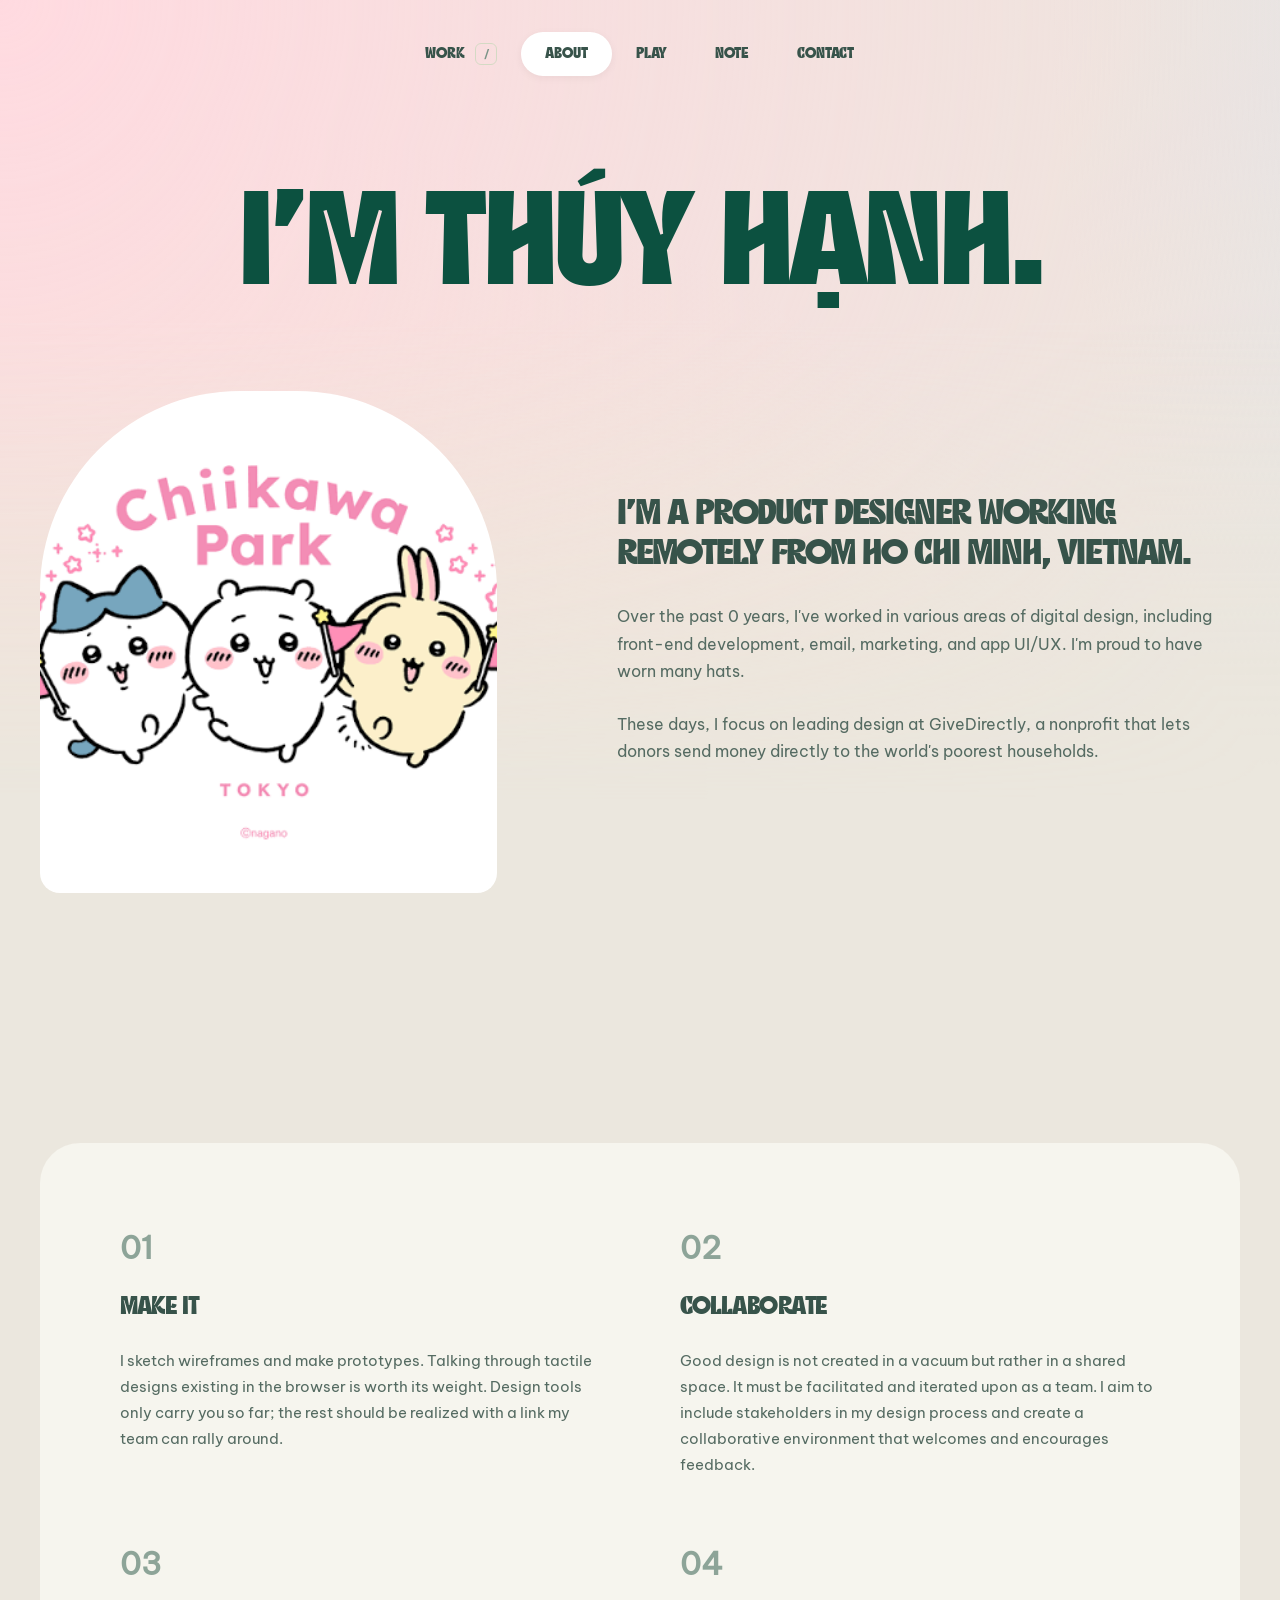
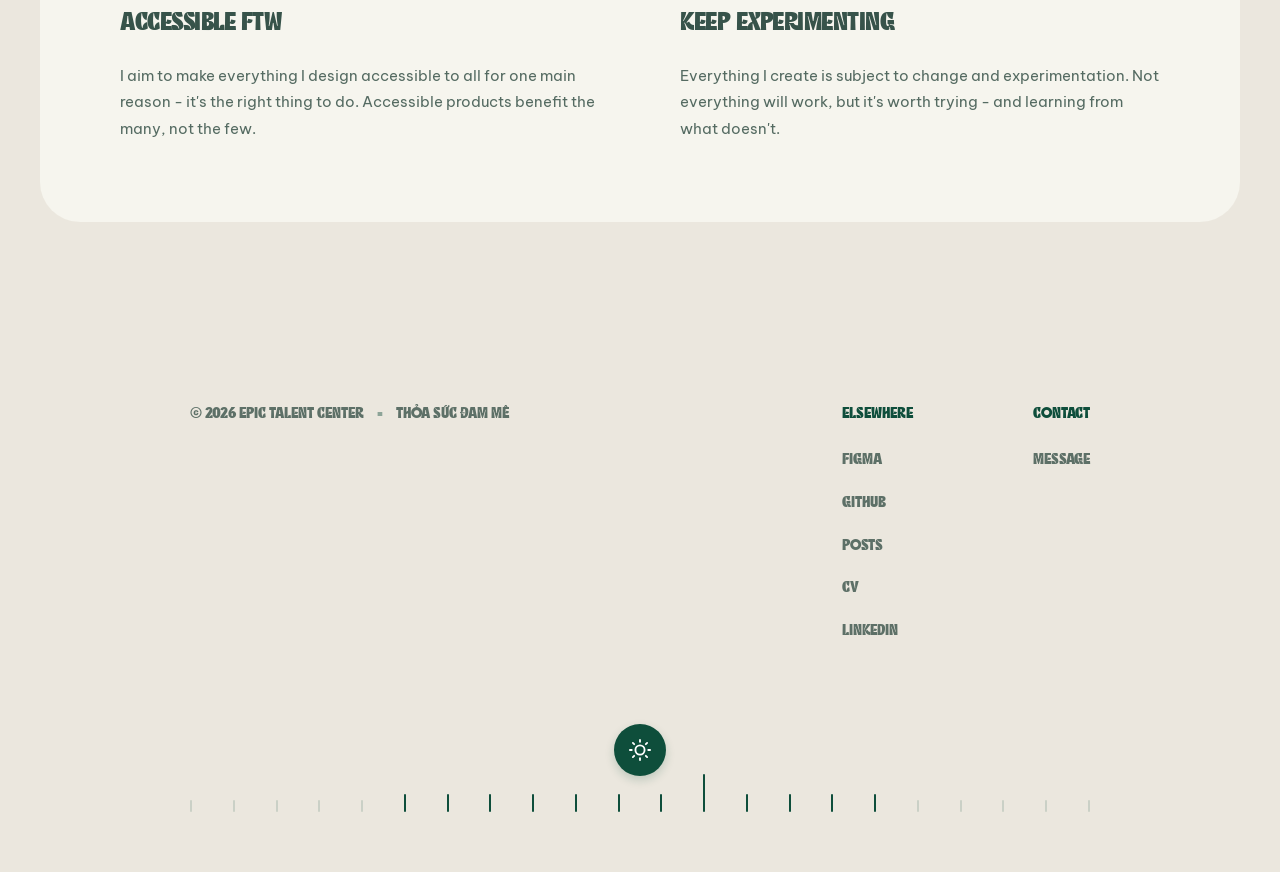
==== commit 05f61a77: "Add files via upload" ====
--- a/about.html
+++ b/about.html
@@ -30,7 +30,7 @@
   <main class="about-page">
   <!-- Phần 1: Tiêu đề siêu to -->
   <section class="about-intro">
-    <h1 class="giant-heading">I'm Thúi Heo.</h1>
+    <h1 class="giant-heading">I'm Thúy Hạnh.</h1>
   </section>
 
   <!-- Phần 2: Ảnh cổng vòm và Nội dung giới thiệu -->
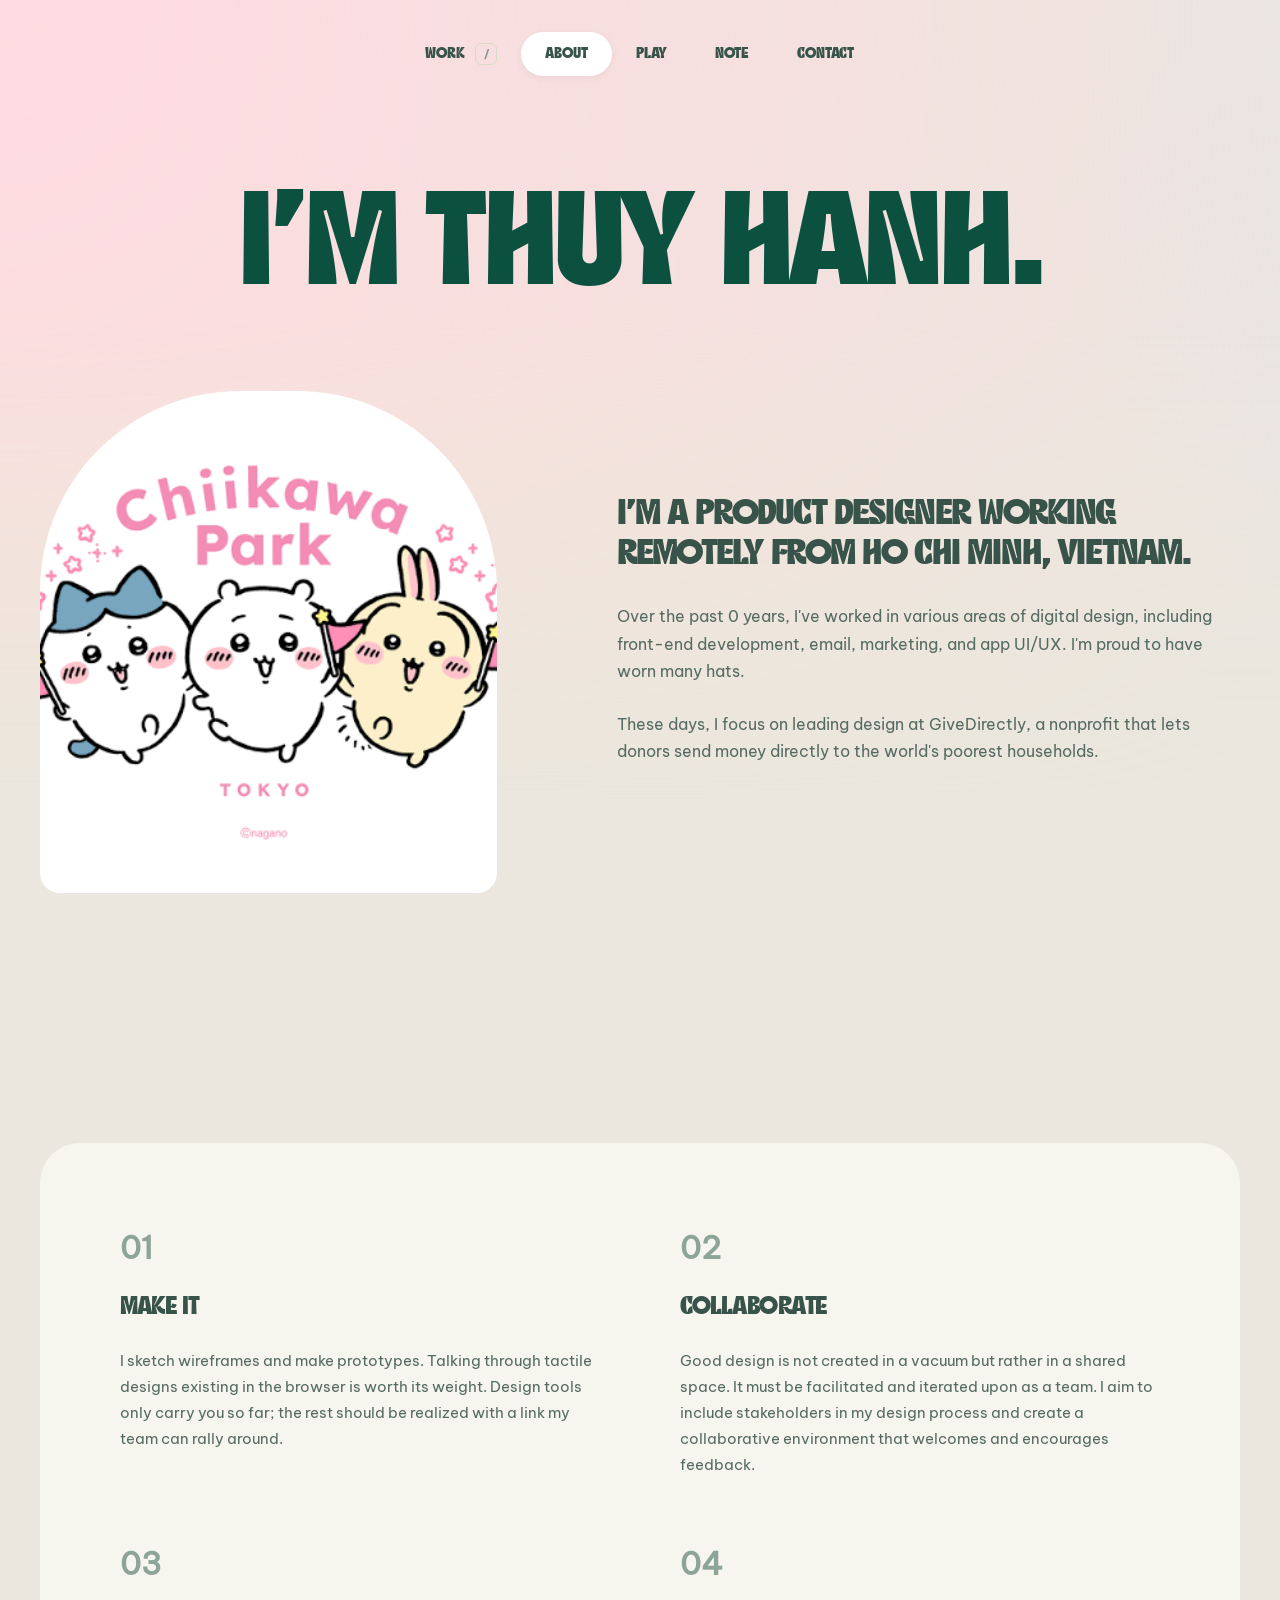
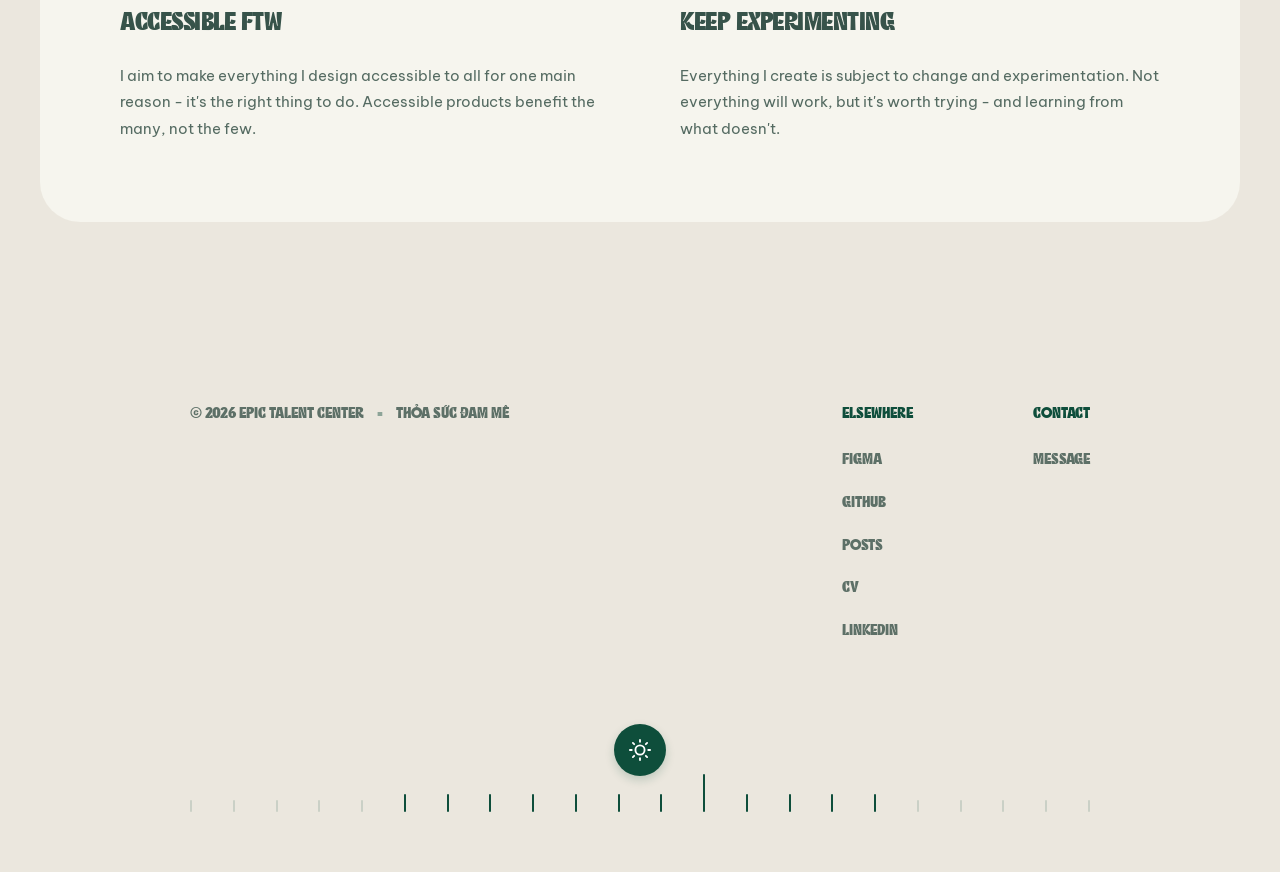
==== commit 6e8564ac: "Add files via upload" ====
--- a/about.html
+++ b/about.html
@@ -6,7 +6,7 @@
   <title>Hanh portfolio</title>
   <link rel="preload" href="fonts/A.ttf" as="font" type="font/ttf" crossorigin>
   <link rel="preload" href="fonts/B.ttf" as="font" type="font/ttf" crossorigin>
-  <link rel="icon" href="assets/favicon.png" type="image/png">
+  <link rel="icon" href="assets/favicon.png?v=2" type="image/png">
   <link rel="stylesheet" href="style.css"> 
 </head>
 <body id="top" class="preload">
@@ -30,7 +30,7 @@
   <main class="about-page">
   <!-- Phần 1: Tiêu đề siêu to -->
   <section class="about-intro">
-    <h1 class="giant-heading">I'm Thúy Hạnh.</h1>
+    <h1 class="giant-heading">I'm Thuy Hanh.</h1>
   </section>
 
   <!-- Phần 2: Ảnh cổng vòm và Nội dung giới thiệu -->
@@ -184,7 +184,7 @@
       <!-- Thay đường dẫn ảnh avatar của bạn vào đây -->
       <img src="assets/chatbox.jpg" alt="Thúi Heo" class="bot-avatar" onerror="this.src='data:image/svg+xml;utf8,<svg xmlns=\'http://www.w3.org/2000/svg\' width=\'40\' height=\'40\'><circle cx=\'20\' cy=\'20\' r=\'20\' fill=\'white\'/></svg>'">
       <div>
-        <h4>Thúi Heo Bot</h4>
+        <h4>Hana</h4>
         <p>Ask me a question</p>
       </div>
     </div>
@@ -195,7 +195,7 @@
   <!-- Phần Nội dung Chat -->
   <div class="chatbox-body">
     <div class="chat-msg bot-msg">Hi!</div>
-    <div class="chat-msg bot-msg">I'm Thúi Heo Bot. I'm here to help you with any questions you might have about my work.</div>
+    <div class="chat-msg bot-msg">I'm Hana. I'm here to help you with any questions you might have about my work.</div>
     <div class="chat-msg bot-msg">How can I help you today?</div>
     
     <!-- Các nút tùy chọn -->
--- a/style.css
+++ b/style.css
@@ -32,7 +32,6 @@
 
 html {
   font-size: 14px; 
-  overflow-y: scroll;
 }
 
 * {
@@ -50,7 +49,7 @@
   
   min-height: 100vh;
   line-height: 1.6;
-  overflow-x: hidden;
+  overflow-x: clip;
   position: relative; /* Dùng làm gốc để chứa lớp màu ở đầu trang */
 }
 
@@ -131,7 +130,12 @@
 article,
 .about-intro, .profile-grid, .values-container .value-item,
 .play-hero h1, .play-hero p, .play-card,
-.notes-hero h1, .notes-hero p, .note-item {
+.notes-hero h1, .notes-hero p, .note-item,.project-hero .brand-label,
+.project-hero .giant-heading,
+.project-hero .hero-subtitle,
+.project-meta-container,
+.project-showcase,
+.project-content .text-block {
   opacity: 0; 
   animation: slideUpFade 1.5s cubic-bezier(0.1, 1, 0.2, 1) both;
 }
@@ -1174,4 +1178,201 @@
 .chat-option-btn:hover {
   background-color: #0c5140;
   color: white;
+}
+
+/* =========================================
+   9. TRANG CHI TIẾT DỰ ÁN (PROJECT DETAIL)
+========================================= */
+
+.project-detail-page {
+  padding-bottom: 120px;
+}
+
+/* Header Dự án */
+.project-hero {
+  text-align: center;
+  padding: 160px 20px 60px;
+  max-width: 900px;
+  margin: 0 auto;
+}
+
+.brand-label {
+  font-family: 'BeVietnamPro', sans-serif;
+  font-size: 1rem;
+  font-weight: 800;
+  letter-spacing: 2.5px;
+  color: #7b9487;
+  text-transform: uppercase;
+  margin-bottom: 20px;
+}
+
+.project-hero .hero-subtitle {
+  margin-top: 30px;
+  font-size: 1.5rem;
+  color: #556b62;
+  line-height: 1.5;
+}
+
+/* Thông tin tóm tắt (Role, Platform, Year) */
+.project-meta-container {
+  max-width: 1000px;
+  margin: 0 auto 80px;
+  padding: 0 20px;
+}
+
+.project-meta {
+  display: flex;
+  justify-content: center;
+  gap: 150px;
+  background-color: transparent; /* Nền kem nhạt */
+  padding: 40px;
+}
+
+.meta-item {
+  text-align: center;
+}
+
+.meta-item h4 {
+  font-size: 0.9rem;
+  color: #7b9487;
+  text-transform: uppercase;
+  letter-spacing: 1.5px;
+  margin-bottom: 10px;
+  font-family: 'BeVietnamPro', sans-serif;
+}
+
+.meta-item p {
+  font-size: 1.25rem;
+  font-weight: 800;
+  color: var(--text-dark);
+}
+
+/* Khối Hình ảnh hiển thị */
+.project-showcase {
+  max-width: 1400px; /* Ảnh hero tràn rộng */
+  margin: 0 auto 100px;
+  padding: 0 40px;
+}
+
+.showcase-image {
+  width: 100%;
+  border-radius: 48px;
+  display: flex;
+  align-items: center;
+  justify-content: center;
+  overflow: hidden;
+  box-shadow: 0 20px 40px rgba(0,0,0,0.05);
+}
+
+.showcase-image img {
+  width: 100%;
+  height: 100%;
+  object-fit: cover;
+  display: block;
+}
+
+.large-image {
+  aspect-ratio: 16 / 9; /* Tỷ lệ màn hình rộng */
+}
+
+.mid-image {
+  aspect-ratio: 4 / 3;
+  border-radius: 40px;
+  margin: 60px 0;
+}
+
+.placeholder-text {
+  font-size: 2rem;
+  font-weight: 900;
+  color: rgba(0,0,0,0.2);
+}
+
+/* Khối Nội dung Text kể chuyện */
+.project-content {
+  max-width: 800px; /* Bóp hẹp lại để đọc chữ không bị mỏi mắt */
+  margin: 0 auto;
+  padding: 0 20px;
+}
+
+.text-block {
+  margin-bottom: 60px;
+}
+
+.text-block h2 {
+  font-size: 2.8rem;
+  font-weight: 900;
+  margin-bottom: 25px;
+  letter-spacing: -1px;
+}
+
+.text-block p {
+  font-size: 1.25rem;
+  line-height: 1.8;
+  color: #556b62;
+  margin-bottom: 20px;
+  font-weight: 500;
+}
+
+/* Responsive cho Mobile */
+@media (max-width: 768px) {
+  .project-meta { 
+    flex-direction: column; 
+    gap: 40px; 
+    padding: 20px; 
+  }
+}
+/* =========================================
+   GIAO DIỆN TRÌNH ĐỌC PDF TỰ VIẾT (PDF.JS)
+========================================= */
+.custom-pdf-viewer {
+  display: flex;
+  flex-direction: column;
+  align-items: center;
+  background-color: #dcdcdc; /* Nền xám nhạt làm nổi bật trang giấy trắng */
+  padding: 40px 0;
+  
+  /* Cài đặt chiều cao và bật thanh cuộn dọc */
+  width: 100%;
+  height: 85vh; 
+  overflow-y: auto; 
+  overflow-x: hidden;
+  border-radius: 48px;
+  box-shadow: inset 0 10px 30px rgba(0,0,0,0.05);
+  -webkit-mask-image: linear-gradient(white, white);
+  mask-image: linear-gradient(white, white);
+}
+
+.pdf-page-canvas {
+  width: 85%; /* Độ rộng trang tạp chí bên trong khung */
+  height: auto !important; /* Tự động co giãn theo tỷ lệ */
+  margin-bottom: 30px;
+  box-shadow: 0 15px 35px rgba(0,0,0,0.15); /* Bóng đổ cho từng trang giấy */
+  border-radius: 4px;
+}
+
+/* Trang cuối cùng không cần khoảng trống bên dưới */
+.pdf-page-canvas:last-child {
+  margin-bottom: 0;
+}
+
+/* Làm đẹp thanh cuộn dọc bên trong khung PDF */
+.custom-pdf-viewer::-webkit-scrollbar {
+  width: 10px;
+}
+.custom-pdf-viewer::-webkit-scrollbar-track {
+  background: transparent; 
+}
+.custom-pdf-viewer::-webkit-scrollbar-thumb {
+  background: #0c5140; /* Thanh cuộn màu xanh lá đậm */
+  border-radius: 10px;
+}
+.custom-pdf-viewer::-webkit-scrollbar-thumb:hover {
+  background: #0a3d30; 
+}
+
+#pdf-loading {
+  font-size: 1.2rem;
+  font-weight: 700;
+  color: #0c5140;
+  margin-top: 50px;
 }
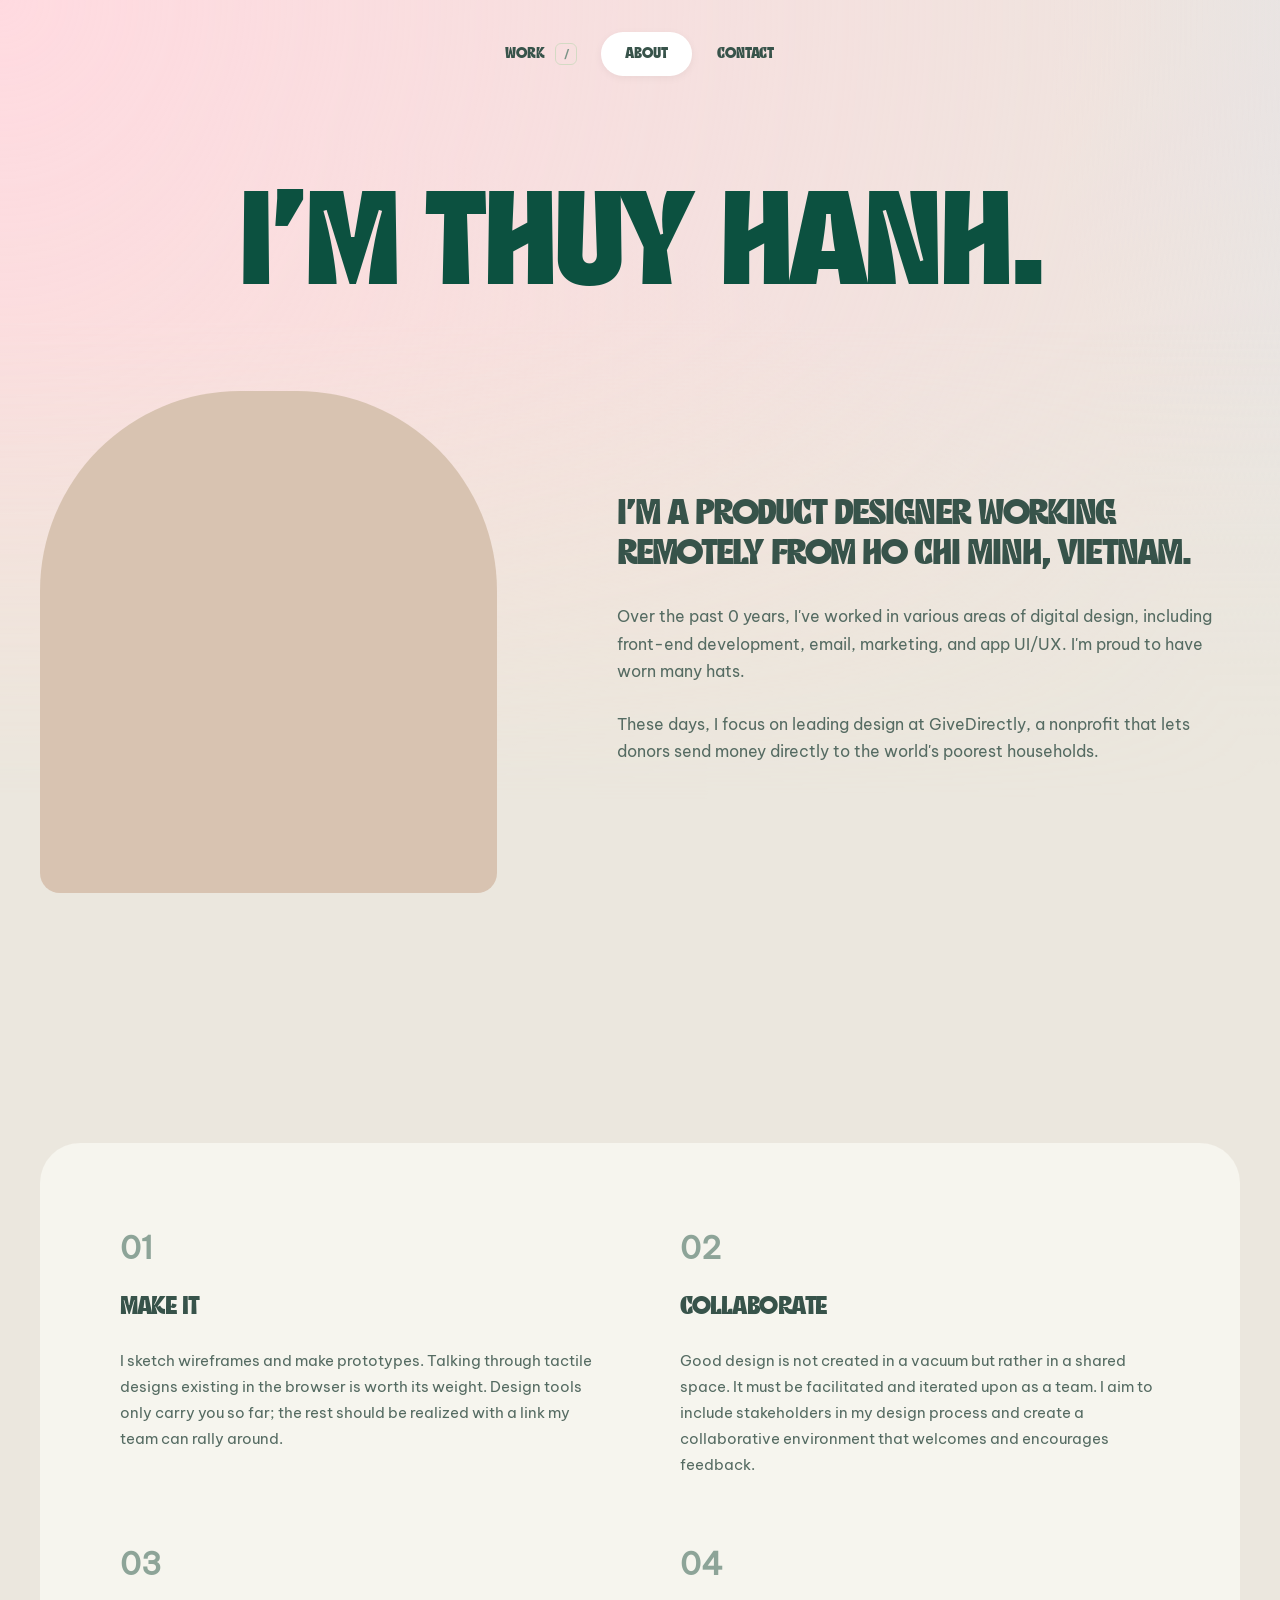
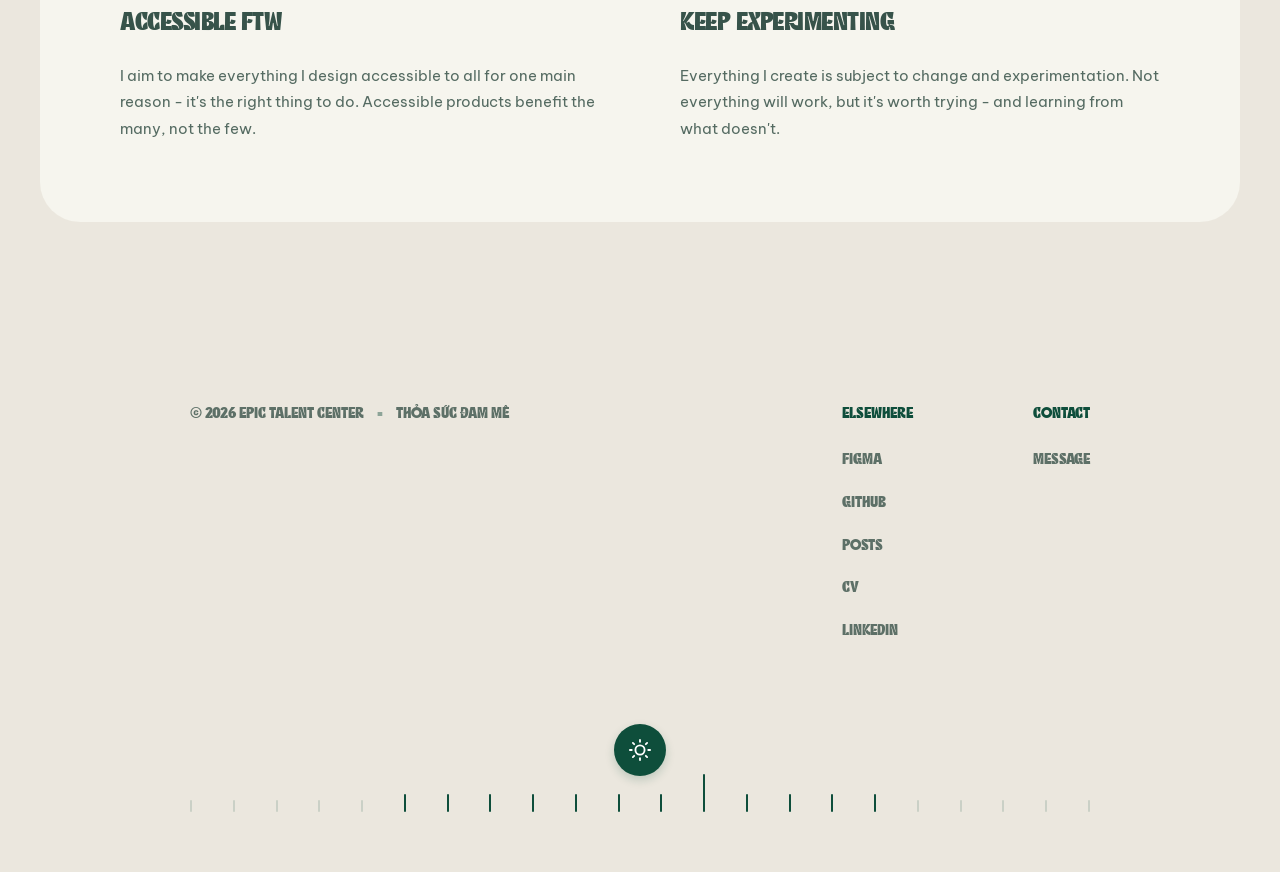
==== commit a33f1b44: "Add files via upload" ====
--- a/about.html
+++ b/about.html
@@ -20,9 +20,9 @@
     <a href="index.html" class="nav-item">WORK <span class="slash">/</span></a>
     <a href="about.html" class="nav-item active">ABOUT</a>
     
-    <a href="play.html" class="nav-item">PLAY</a>
-    
-    <a href="note.html" class="nav-item">NOTE</a>
+    <!--<a href="play.html" class="nav-item">PLAY</a>
+    
+    <a href="note.html" class="nav-item">NOTE</a>-->
     <a href="#" id="open-contact" class="nav-item">CONTACT</a>
   </nav>
 </header>
@@ -40,7 +40,7 @@
       <div class="profile-image-wrapper">
         <div class="profile-arch">
           <!-- Thay ảnh chân dung vào đây -->
-          <img src="assets/logo1A.png" alt="Chân dung">
+          <img src="assets/logo1A.jpg" alt="Chân dung">
         </div>
       </div>
       
@@ -182,7 +182,7 @@
   <div class="chatbox-header">
     <div class="bot-info">
       <!-- Thay đường dẫn ảnh avatar của bạn vào đây -->
-      <img src="assets/chatbox.jpg" alt="Thúi Heo" class="bot-avatar" onerror="this.src='data:image/svg+xml;utf8,<svg xmlns=\'http://www.w3.org/2000/svg\' width=\'40\' height=\'40\'><circle cx=\'20\' cy=\'20\' r=\'20\' fill=\'white\'/></svg>'">
+      <img src="assets/logo1A.jpg" alt="Thúi Heo" class="bot-avatar" onerror="this.src='data:image/svg+xml;utf8,<svg xmlns=\'http://www.w3.org/2000/svg\' width=\'40\' height=\'40\'><circle cx=\'20\' cy=\'20\' r=\'20\' fill=\'white\'/></svg>'">
       <div>
         <h4>Hana</h4>
         <p>Ask me a question</p>
--- a/style.css
+++ b/style.css
@@ -316,7 +316,7 @@
 .hero-subtitle {
   font-size: 1.25rem;
   color: #5d7067;
-  font-family: 'BeVietnamPro', sans-serif; /* Dùng font chuẩn cho chữ nhỏ */
+  font-family: 'B', sans-serif; /* Dùng font chuẩn cho chữ nhỏ */
   line-height: 1.6;
   font-weight: 500;
 }
@@ -396,7 +396,7 @@
 }
 
 .card-header .brand {
-  font-family: 'BeVietnamPro', sans-serif;
+  font-family: 'B', sans-serif;
   font-size: 0.9rem;
   font-weight: 700;
   letter-spacing: 2px;
@@ -407,7 +407,7 @@
 }
 
 .card-header h2 {
-  font-size: 3.5rem; 
+  font-size: 3rem; 
   font-family: 'A', sans-serif;
   font-weight: 900;
   letter-spacing: -1.5px;
@@ -1028,9 +1028,9 @@
 
 /* --- 3. Ô XANH DƯƠNG (MOBILE) --- */
 /* Điện thoại ở góc trên trái */
-.card-blue .f-phone { top: -60px; left: -30px; transform: translate(10px, 10px) rotate(-20deg); }
-
-.card-blue:hover .f-phone { opacity: 1; transform: translate(0, 0) rotate(-20deg); transition-delay: 0.1s; }
+.card-blue .f-image { top: -60px; left: -30px; transform: translate(10px, 10px) rotate(-20deg); }
+
+.card-blue:hover .f-image { opacity: 1; transform: translate(0, 0) rotate(-20deg); transition-delay: 0.1s; }
 
 /* Khung chứa ảnh nằm ở đáy thẻ */
 .card-image-placeholder {
@@ -1197,7 +1197,7 @@
 }
 
 .brand-label {
-  font-family: 'BeVietnamPro', sans-serif;
+  font-family: 'B', sans-serif;
   font-size: 1rem;
   font-weight: 800;
   letter-spacing: 2.5px;
@@ -1238,7 +1238,7 @@
   text-transform: uppercase;
   letter-spacing: 1.5px;
   margin-bottom: 10px;
-  font-family: 'BeVietnamPro', sans-serif;
+  font-family: 'B', sans-serif;
 }
 
 .meta-item p {
@@ -1264,10 +1264,9 @@
   box-shadow: 0 20px 40px rgba(0,0,0,0.05);
 }
 
-.showcase-image img {
+.showcase-image img, .showcase-image video {
   width: 100%;
-  height: 100%;
-  object-fit: cover;
+  height: auto;
   display: block;
 }
 
@@ -1276,9 +1275,9 @@
 }
 
 .mid-image {
-  aspect-ratio: 4 / 3;
   border-radius: 40px;
   margin: 60px 0;
+  height: auto;
 }
 
 .placeholder-text {
@@ -1322,57 +1321,102 @@
   }
 }
 /* =========================================
-   GIAO DIỆN TRÌNH ĐỌC PDF TỰ VIẾT (PDF.JS)
+   GIAO DIỆN NHÚNG PDF TRỰC TIẾP (IFRAME)
 ========================================= */
-.custom-pdf-viewer {
-  display: flex;
-  flex-direction: column;
-  align-items: center;
-  background-color: #dcdcdc; /* Nền xám nhạt làm nổi bật trang giấy trắng */
-  padding: 40px 0;
-  
-  /* Cài đặt chiều cao và bật thanh cuộn dọc */
+.pdf-container {
   width: 100%;
-  height: 85vh; 
-  overflow-y: auto; 
-  overflow-x: hidden;
+  height: 85vh; /* Chiếm 85% chiều cao màn hình để người xem thấy trọn vẹn */
   border-radius: 48px;
-  box-shadow: inset 0 10px 30px rgba(0,0,0,0.05);
+  overflow: hidden;
+  box-shadow: 0 20px 40px rgba(0,0,0,0.08);
+  background-color: #e5e5e5; /* Màu nền xám nhạt lót phía dưới PDF */
+  
+  /* Mặt nạ cắt gọt mọi thứ lòi ra ngoài viền bo tròn */
   -webkit-mask-image: linear-gradient(white, white);
   mask-image: linear-gradient(white, white);
 }
 
-.pdf-page-canvas {
-  width: 85%; /* Độ rộng trang tạp chí bên trong khung */
-  height: auto !important; /* Tự động co giãn theo tỷ lệ */
-  margin-bottom: 30px;
-  box-shadow: 0 15px 35px rgba(0,0,0,0.15); /* Bóng đổ cho từng trang giấy */
-  border-radius: 4px;
-}
-
-/* Trang cuối cùng không cần khoảng trống bên dưới */
-.pdf-page-canvas:last-child {
-  margin-bottom: 0;
-}
-
-/* Làm đẹp thanh cuộn dọc bên trong khung PDF */
-.custom-pdf-viewer::-webkit-scrollbar {
-  width: 10px;
-}
-.custom-pdf-viewer::-webkit-scrollbar-track {
-  background: transparent; 
-}
-.custom-pdf-viewer::-webkit-scrollbar-thumb {
-  background: #0c5140; /* Thanh cuộn màu xanh lá đậm */
-  border-radius: 10px;
-}
-.custom-pdf-viewer::-webkit-scrollbar-thumb:hover {
-  background: #0a3d30; 
-}
-
-#pdf-loading {
-  font-size: 1.2rem;
-  font-weight: 700;
-  color: #0c5140;
-  margin-top: 50px;
+.pdf-container iframe {
+  border: none;
+  border-radius: 48px;
+  width: 100%;
+  height: 100%;
+  display: block;
+}
+
+/* Responsive cho điện thoại (thu nhỏ chiều cao khung PDF lại) */
+@media (max-width: 768px) {
+  .pdf-container {
+    height: 60vh;
+    border-radius: 24px;
+  }
+  .pdf-container iframe {
+    border-radius: 24px;
+  }
+}
+
+/* Lưới 3 ảnh dọc đứng cạnh nhau */
+.quadro-gallery {
+  max-width: 1400px; /* Bằng với khung project-showcase của ảnh ngang */
+  margin: 0 auto 100px;
+  padding: 0 40px;
+  display: grid;
+  grid-template-columns: repeat(4, 1fr); /* Chia đúng 3 cột bằng nhau */
+  gap: 40px; /* Khoảng cách giữa 3 ảnh */
+}
+
+/* Ép các khối ảnh trong lưới này phải cao bằng nhau */
+.quadro-gallery .showcase-image {
+  height: 100%; 
+  margin: 0; /* Xóa margin thừa */
+}
+
+.trio-gallery {
+  max-width: 1400px; /* Bằng với khung project-showcase của ảnh ngang */
+  margin: 0 auto 100px;
+  padding: 0 40px;
+  display: grid;
+  grid-template-columns: repeat(3, 1fr); /* Chia đúng 3 cột bằng nhau */
+  gap: 40px; /* Khoảng cách giữa 3 ảnh */
+}
+
+/* Ép các khối ảnh trong lưới này phải cao bằng nhau */
+.trio-gallery .showcase-image {
+  height: 100%; 
+  margin: 0; /* Xóa margin thừa */
+}
+
+.duo-gallery {
+  max-width: 1400px; /* Bằng với khung project-showcase của ảnh ngang */
+  margin: 0 auto 100px;
+  padding: 0 40px;
+  display: grid;
+  grid-template-columns: repeat(2, 1fr); /* Chia đúng 3 cột bằng nhau */
+  gap: 40px; /* Khoảng cách giữa 3 ảnh */
+}
+
+/* Ép các khối ảnh trong lưới này phải cao bằng nhau */
+.duo-gallery .showcase-image {
+  height: 100%; 
+  margin: 0; /* Xóa margin thừa */
+}
+
+.mono-gallery {
+  max-width: 1400px; /* Bằng với khung project-showcase của ảnh ngang */
+  margin: 0 auto 100px;
+}
+
+/* Ép các khối ảnh trong lưới này phải cao bằng nhau */
+.mono-gallery .showcase-image {
+  height: 100%; 
+  margin: 0; /* Xóa margin thừa */
+}
+
+/* Responsive cho điện thoại (tự rã thành 1 cột dọc) */
+@media (max-width: 768px) {
+  .trio-gallery {
+    grid-template-columns: 1fr;
+    gap: 30px;
+    padding: 0 20px;
+  }
 }
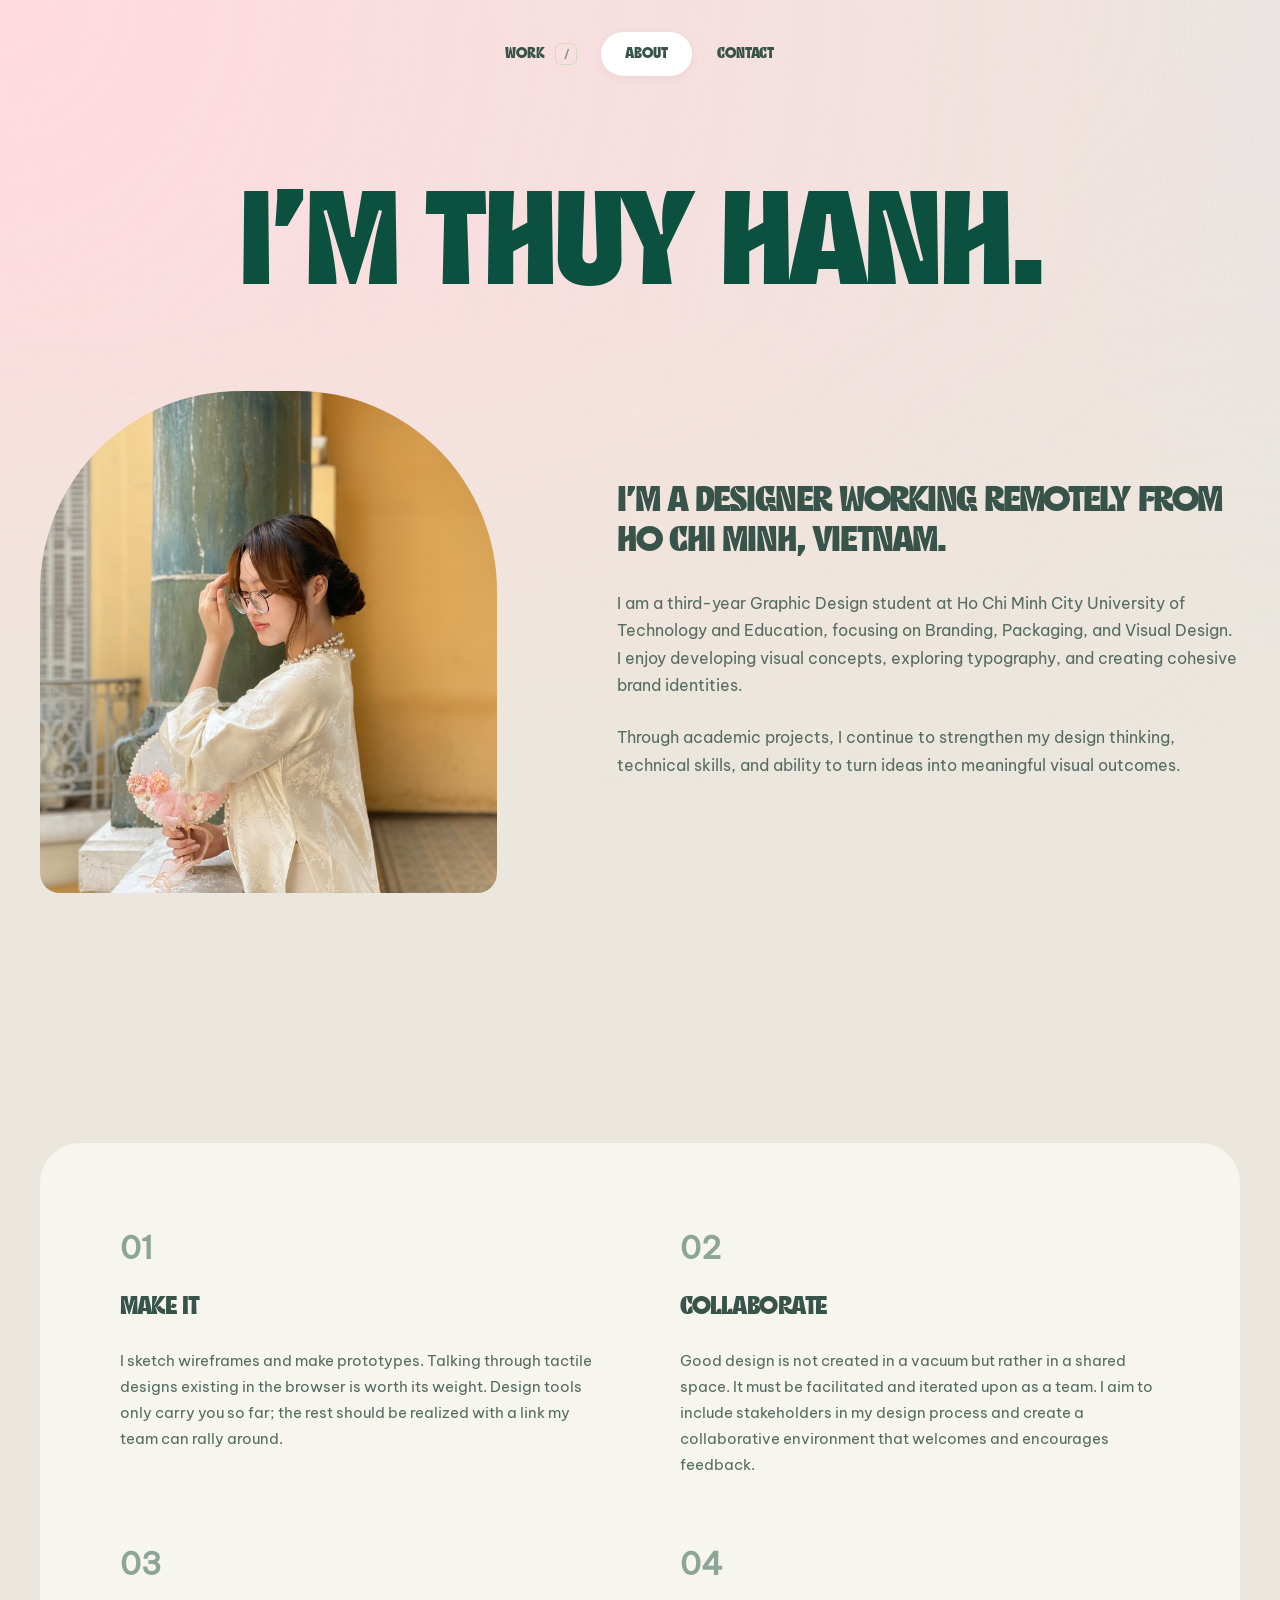
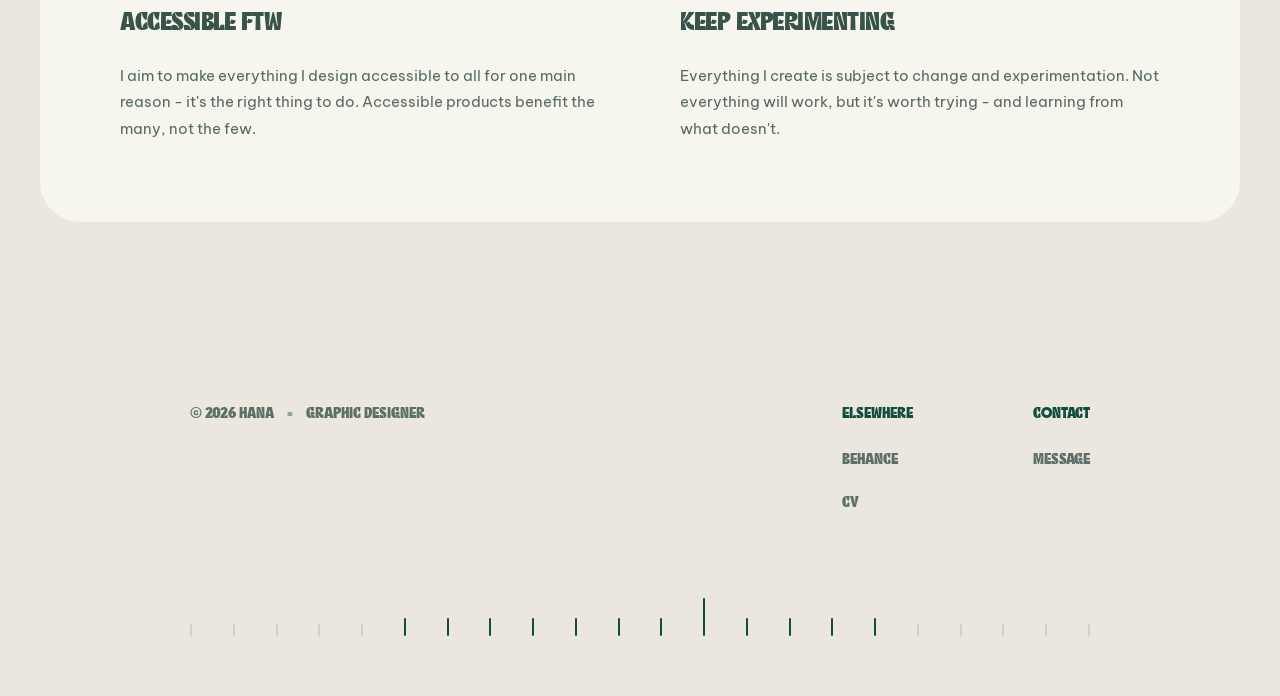
==== commit f7de2dcb: "Add files via upload" ====
--- a/about.html
+++ b/about.html
@@ -1,255 +1,239 @@
-<!DOCTYPE html>
-<html lang="vi">
-<head>
-  <meta charset="UTF-8">
-  <meta name="viewport" content="width=device-width, initial-scale=1.0">
-  <title>Hanh portfolio</title>
-  <link rel="preload" href="fonts/A.ttf" as="font" type="font/ttf" crossorigin>
-  <link rel="preload" href="fonts/B.ttf" as="font" type="font/ttf" crossorigin>
-  <link rel="icon" href="assets/favicon.png?v=2" type="image/png">
-  <link rel="stylesheet" href="style.css"> 
-</head>
-<body id="top" class="preload">
-  
-  
-
-  <!-- THANH ĐIỀU KHIỂN NỔI (FLOATING NAV) -->
-<header class="floating-header">
-  <nav class="sean-nav-pill" aria-label="Điều hướng chính">
-    <!-- Di chuyển class active và dấu / tùy theo trang bạn đang đứng nhé -->
-    <a href="index.html" class="nav-item">WORK <span class="slash">/</span></a>
-    <a href="about.html" class="nav-item active">ABOUT</a>
-    
-    <!--<a href="play.html" class="nav-item">PLAY</a>
-    
-    <a href="note.html" class="nav-item">NOTE</a>-->
-    <a href="#" id="open-contact" class="nav-item">CONTACT</a>
-  </nav>
-</header>
-
-  <main class="about-page">
-  <!-- Phần 1: Tiêu đề siêu to -->
-  <section class="about-intro">
-    <h1 class="giant-heading">I'm Thuy Hanh.</h1>
-  </section>
-
-  <!-- Phần 2: Ảnh cổng vòm và Nội dung giới thiệu -->
-  <section class="about-profile">
-    <div class="profile-grid">
-      <!-- Cột trái: Ảnh chân dung hình vòm -->
-      <div class="profile-image-wrapper">
-        <div class="profile-arch">
-          <!-- Thay ảnh chân dung vào đây -->
-          <img src="assets/logo1A.jpg" alt="Chân dung">
-        </div>
-      </div>
-      
-      <!-- Cột phải: Đoạn văn mô tả -->
-      <div class="profile-text">
-        <h2>I'm a Product Designer working remotely from Ho Chi Minh, VietNam.</h2>
-        <p>Over the past 0 years, I've worked in various areas of digital design, including front-end development, email, marketing, and app UI/UX. I'm proud to have worn many hats.</p>
-        <p>These days, I focus on leading design at GiveDirectly, a nonprofit that lets donors send money directly to the world's poorest households.</p>
-      </div>
-    </div>
-  </section>
-
-  <!-- Phần 3: Khối nền xám/kem chứa 4 giá trị cốt lõi -->
-  <section class="about-values">
-    <div class="values-container">
-      <div class="values-grid">
-        
-        <!-- Cột 1 -->
-        <div class="value-item">
-          <span class="value-number">01</span>
-          <h3>Make it</h3>
-          <p>I sketch wireframes and make prototypes. Talking through tactile designs existing in the browser is worth its weight. Design tools only carry you so far; the rest should be realized with a link my team can rally around.</p>
-        </div>
-        
-        <!-- Cột 2 -->
-        <div class="value-item">
-          <span class="value-number">02</span>
-          <h3>Collaborate</h3>
-          <p>Good design is not created in a vacuum but rather in a shared space. It must be facilitated and iterated upon as a team. I aim to include stakeholders in my design process and create a collaborative environment that welcomes and encourages feedback.</p>
-        </div>
-        
-        <!-- Cột 3 -->
-        <div class="value-item">
-          <span class="value-number">03</span>
-          <h3>Accessible FTW</h3>
-          <p>I aim to make everything I design accessible to all for one main reason - it's the right thing to do. Accessible products benefit the many, not the few.</p>
-        </div>
-        
-        <!-- Cột 4 -->
-        <div class="value-item">
-          <span class="value-number">04</span>
-          <h3>Keep experimenting</h3>
-          <p>Everything I create is subject to change and experimentation. Not everything will work, but it's worth trying - and learning from what doesn't.</p>
-        </div>
-        
-      </div>
-    </div>
-  </section>
-</main>
-
-  <footer class="site-footer">
-    <div class="footer-top">
-      <div class="footer-left">
-        <p>© 2026 EPIC Talent Center <span>•</span> Thỏa sức đam mê</p>
-      </div>
-      
-      <div class="footer-right">
-        <div class="footer-column">
-          <h4>Elsewhere</h4>
-          <a href="#">Figma</a>
-          <a href="#">Github</a>
-          <a href="#">Posts</a>
-          <a href="#">CV</a>
-          <a href="#">LinkedIn</a>
-        </div>
-        <div class="footer-column">
-          <h4>Contact</h4>
-          <a href="#">Message</a>
-        </div>
-      </div>
-    </div>
-
-    <!-- Phần thanh thước kẻ và nút mặt trời -->
-    <div class="footer-bottom">
-      <div class="theme-toggle">
-        <svg width="22" height="22" viewBox="0 0 24 24" fill="none" stroke="currentColor" stroke-width="2" stroke-linecap="round" stroke-linejoin="round">
-          <circle cx="12" cy="12" r="5"></circle>
-          <line x1="12" y1="1" x2="12" y2="3"></line>
-          <line x1="12" y1="21" x2="12" y2="23"></line>
-          <line x1="4.22" y1="4.22" x2="5.64" y2="5.64"></line>
-          <line x1="18.36" y1="18.36" x2="19.78" y2="19.78"></line>
-          <line x1="1" y1="12" x2="3" y2="12"></line>
-          <line x1="21" y1="12" x2="23" y2="12"></line>
-          <line x1="4.22" y1="19.78" x2="5.64" y2="18.36"></line>
-          <line x1="18.36" y1="5.64" x2="19.78" y2="4.22"></line>
-        </svg>
-      </div>
-      <div class="ruler">
-        <div class="tick minor"></div>
-        <div class="tick minor"></div>
-        <div class="tick minor"></div>
-        <div class="tick minor"></div>
-        <div class="tick minor"></div>
-        <div class="tick major"></div>
-        <div class="tick major"></div>
-        <div class="tick major"></div>
-        <div class="tick major"></div>
-        <div class="tick major"></div>
-        <div class="tick major"></div>
-        <div class="tick major"></div>
-        
-        <div class="tick center"></div>
-        
-        <div class="tick major"></div>
-        <div class="tick major"></div>
-        <div class="tick major"></div>
-        <div class="tick major"></div>
-        <div class="tick minor"></div>
-        <div class="tick minor"></div>
-        <div class="tick minor"></div>
-        <div class="tick minor"></div>
-        <div class="tick minor"></div>
-      </div>
-    </div>
-  </footer>
-
-  <!-- BỘ NÃO JAVASCRIPT XỬ LÝ MENU CUỘN -->
-  <script>
-    // Lắng nghe hành động cuộn chuột của người dùng
-    window.addEventListener('scroll', function() {
-      // Tìm cái menu viên thuốc
-      const navPill = document.querySelector('.sean-nav-pill');
-      
-      // Nếu cuộn xuống quá 20px thì bật nền màu kem lên
-      if (window.scrollY > 20) {
-        navPill.classList.add('scrolled');
-      } 
-      // Nếu kéo ngược lại lên kịch trần thì tắt nền đi (trở về trong suốt)
-      else {
-        navPill.classList.remove('scrolled');
-      }
-    });
-    window.dispatchEvent(new Event('scroll'));
-  </script>
-
-    <!-- KHUNG CHATBOX ẨN (Nằm ở góc phải màn hình) -->
-<div id="sean-chatbox" class="chatbox-wrapper">
-  <!-- Phần Header màu xanh đậm -->
-  <div class="chatbox-header">
-    <div class="bot-info">
-      <!-- Thay đường dẫn ảnh avatar của bạn vào đây -->
-      <img src="assets/logo1A.jpg" alt="Thúi Heo" class="bot-avatar" onerror="this.src='data:image/svg+xml;utf8,<svg xmlns=\'http://www.w3.org/2000/svg\' width=\'40\' height=\'40\'><circle cx=\'20\' cy=\'20\' r=\'20\' fill=\'white\'/></svg>'">
-      <div>
-        <h4>Hana</h4>
-        <p>Ask me a question</p>
-      </div>
-    </div>
-    <!-- Nút tắt (dấu X) -->
-    <button id="close-chat" class="close-chat-btn">&times;</button>
-  </div>
-
-  <!-- Phần Nội dung Chat -->
-  <div class="chatbox-body">
-    <div class="chat-msg bot-msg">Hi!</div>
-    <div class="chat-msg bot-msg">I'm Hana. I'm here to help you with any questions you might have about my work.</div>
-    <div class="chat-msg bot-msg">How can I help you today?</div>
-    
-    <!-- Các nút tùy chọn -->
-    <div class="chat-options">
-      <a href="#" class="chat-option-btn">Looking for your old portfolio</a>
-      <a href="#" class="chat-option-btn">Just saying hello!</a>
-      <a href="#" class="chat-option-btn">Interested in mentorship</a>
-      <a href="#" class="chat-option-btn">We'd like to hire you</a>
-    </div>
-  </div>
-</div>
-
-<script>
-  const contactBtn = document.getElementById('open-contact');
-  const chatbox = document.getElementById('sean-chatbox');
-  const closeBtn = document.getElementById('close-chat');
-
-  // 1. KIỂM TRA BỘ NHỚ NGAY KHI VỪA TẢI TRANG
-  if (localStorage.getItem('seanChatState') === 'open') {
-    // BÍ QUYẾT: Tạm thời vô hiệu hóa hiệu ứng trượt của CSS
-    chatbox.style.transition = 'none'; 
-    
-    chatbox.classList.add('active');
-    if(contactBtn) contactBtn.classList.add('contact-active');
-
-    // Sau 10 mili-giây, trả lại hiệu ứng trượt bình thường để lúc bấm tắt nó vẫn mượt
-    setTimeout(function() {
-      chatbox.style.transition = '';
-    }, 10);
-  }
-
-  // 2. XỬ LÝ KHI BẤM NÚT CONTACT
-  if (contactBtn) {
-    contactBtn.addEventListener('click', function(e) {
-      e.preventDefault(); 
-      chatbox.classList.toggle('active'); 
-      contactBtn.classList.toggle('contact-active');
-      
-      if (chatbox.classList.contains('active')) {
-        localStorage.setItem('seanChatState', 'open'); 
-      } else {
-        localStorage.setItem('seanChatState', 'closed'); 
-      }
-    });
-  }
-
-  // 3. XỬ LÝ KHI BẤM NÚT TẮT (DẤU X)
-  if (closeBtn) {
-    closeBtn.addEventListener('click', function() {
-      chatbox.classList.remove('active'); 
-      if(contactBtn) contactBtn.classList.remove('contact-active');
-      localStorage.setItem('seanChatState', 'closed'); 
-    });
-  }
-</script>
-</body>
+<!DOCTYPE html>
+<html lang="vi">
+<head>
+  <meta charset="UTF-8">
+  <meta name="viewport" content="width=device-width, initial-scale=1.0">
+  <title>Hanh portfolio</title>
+  <link rel="preload" href="fonts/A.ttf" as="font" type="font/ttf" crossorigin>
+  <link rel="preload" href="fonts/B.ttf" as="font" type="font/ttf" crossorigin>
+  <link rel="icon" href="assets/favicon.png?v=2" type="image/png">
+  <link rel="stylesheet" href="style.css"> 
+</head>
+<body id="top" class="preload">
+  
+  
+
+  <!-- THANH ĐIỀU KHIỂN NỔI (FLOATING NAV) -->
+<header class="floating-header">
+  <nav class="sean-nav-pill" aria-label="Điều hướng chính">
+    <!-- Di chuyển class active và dấu / tùy theo trang bạn đang đứng nhé -->
+    <a href="index.html" class="nav-item">WORK <span class="slash">/</span></a>
+    <a href="about.html" class="nav-item active">ABOUT</a>
+    
+    <!--<a href="play.html" class="nav-item">PLAY</a>
+    
+    <a href="note.html" class="nav-item">NOTE</a>-->
+    <a href="#" id="open-contact" class="nav-item">CONTACT</a>
+  </nav>
+</header>
+
+  <main class="about-page">
+  <!-- Phần 1: Tiêu đề siêu to -->
+  <section class="about-intro">
+    <h1 class="giant-heading">I'm Thuy Hanh.</h1>
+  </section>
+
+  <!-- Phần 2: Ảnh cổng vòm và Nội dung giới thiệu -->
+  <section class="about-profile">
+    <div class="profile-grid">
+      <!-- Cột trái: Ảnh chân dung hình vòm -->
+      <div class="profile-image-wrapper">
+        <div class="profile-arch">
+          <!-- Thay ảnh chân dung vào đây -->
+          <img src="assets/logo1A.jpg" alt="Chân dung">
+        </div>
+      </div>
+      
+      <!-- Cột phải: Đoạn văn mô tả -->
+      <div class="profile-text">
+        <h2>I'm a Designer working remotely from Ho Chi Minh, VietNam.</h2>
+        <p>I am a third-year Graphic Design student at Ho Chi Minh City University of Technology and Education, focusing on Branding, Packaging, and Visual Design. I enjoy developing visual concepts, exploring typography, and creating cohesive brand identities.</p>
+        <p>Through academic projects, I continue to strengthen my design thinking, technical skills, and ability to turn ideas into meaningful visual outcomes.</p>
+      </div>
+    </div>
+  </section>
+
+  <!-- Phần 3: Khối nền xám/kem chứa 4 giá trị cốt lõi -->
+  <section class="about-values">
+    <div class="values-container">
+      <div class="values-grid">
+        
+        <!-- Cột 1 -->
+        <div class="value-item">
+          <span class="value-number">01</span>
+          <h3>Make it</h3>
+          <p>I sketch wireframes and make prototypes. Talking through tactile designs existing in the browser is worth its weight. Design tools only carry you so far; the rest should be realized with a link my team can rally around.</p>
+        </div>
+        
+        <!-- Cột 2 -->
+        <div class="value-item">
+          <span class="value-number">02</span>
+          <h3>Collaborate</h3>
+          <p>Good design is not created in a vacuum but rather in a shared space. It must be facilitated and iterated upon as a team. I aim to include stakeholders in my design process and create a collaborative environment that welcomes and encourages feedback.</p>
+        </div>
+        
+        <!-- Cột 3 -->
+        <div class="value-item">
+          <span class="value-number">03</span>
+          <h3>Accessible FTW</h3>
+          <p>I aim to make everything I design accessible to all for one main reason - it's the right thing to do. Accessible products benefit the many, not the few.</p>
+        </div>
+        
+        <!-- Cột 4 -->
+        <div class="value-item">
+          <span class="value-number">04</span>
+          <h3>Keep experimenting</h3>
+          <p>Everything I create is subject to change and experimentation. Not everything will work, but it's worth trying - and learning from what doesn't.</p>
+        </div>
+        
+      </div>
+    </div>
+  </section>
+</main>
+
+  <footer class="site-footer">
+    <div class="footer-top">
+      <div class="footer-left">
+        <p>© 2026 Hana <span>•</span> Graphic Designer</p>
+      </div>
+      
+      <div class="footer-right">
+        <div class="footer-column">
+          <h4>Elsewhere</h4>
+          <a href="https://www.behance.net/lvthyhnh">Behance</a>
+          <a href="https://www.canva.com/design/DAHWB4OcY3U/sBoWiRG0VWdo9BFXxFOdFw/edit">CV</a>
+        </div>
+        <div class="footer-column">
+          <h4>Contact</h4>
+          <a href="#">Message</a>
+        </div>
+      </div>
+    </div>
+
+    <!-- Phần thanh thước kẻ và nút mặt trời -->
+    <div class="footer-bottom">
+      <div class="ruler">
+        <div class="tick minor"></div>
+        <div class="tick minor"></div>
+        <div class="tick minor"></div>
+        <div class="tick minor"></div>
+        <div class="tick minor"></div>
+        <div class="tick major"></div>
+        <div class="tick major"></div>
+        <div class="tick major"></div>
+        <div class="tick major"></div>
+        <div class="tick major"></div>
+        <div class="tick major"></div>
+        <div class="tick major"></div>
+        
+        <div class="tick center"></div>
+        
+        <div class="tick major"></div>
+        <div class="tick major"></div>
+        <div class="tick major"></div>
+        <div class="tick major"></div>
+        <div class="tick minor"></div>
+        <div class="tick minor"></div>
+        <div class="tick minor"></div>
+        <div class="tick minor"></div>
+        <div class="tick minor"></div>
+      </div>
+    </div>
+  </footer>
+
+  <!-- BỘ NÃO JAVASCRIPT XỬ LÝ MENU CUỘN -->
+  <script>
+    // Lắng nghe hành động cuộn chuột của người dùng
+    window.addEventListener('scroll', function() {
+      // Tìm cái menu viên thuốc
+      const navPill = document.querySelector('.sean-nav-pill');
+      
+      // Nếu cuộn xuống quá 20px thì bật nền màu kem lên
+      if (window.scrollY > 20) {
+        navPill.classList.add('scrolled');
+      } 
+      // Nếu kéo ngược lại lên kịch trần thì tắt nền đi (trở về trong suốt)
+      else {
+        navPill.classList.remove('scrolled');
+      }
+    });
+    window.dispatchEvent(new Event('scroll'));
+  </script>
+
+    <!-- KHUNG CHATBOX ẨN (Nằm ở góc phải màn hình) -->
+<div id="sean-chatbox" class="chatbox-wrapper">
+  <!-- Phần Header màu xanh đậm -->
+  <div class="chatbox-header">
+    <div class="bot-info">
+      <!-- Thay đường dẫn ảnh avatar của bạn vào đây -->
+      <img src="assets/logo1A.jpg" alt="Thúi Heo" class="bot-avatar" onerror="this.src='data:image/svg+xml;utf8,<svg xmlns=\'http://www.w3.org/2000/svg\' width=\'40\' height=\'40\'><circle cx=\'20\' cy=\'20\' r=\'20\' fill=\'white\'/></svg>'">
+      <div>
+        <h4>Hana</h4>
+        <p>Ask me a question</p>
+      </div>
+    </div>
+    <!-- Nút tắt (dấu X) -->
+    <button id="close-chat" class="close-chat-btn">&times;</button>
+  </div>
+
+  <!-- Phần Nội dung Chat -->
+  <div class="chatbox-body">
+    <div class="chat-msg bot-msg">Hi!</div>
+    <div class="chat-msg bot-msg">I'm Hana. I'm here to help you with any questions you might have about my work.</div>
+    <div class="chat-msg bot-msg"><p>Please feel free to contact me via email.</p><p>Email: levuthuyhanh06@gmail.com</p></div>
+    
+    <!-- Các nút tùy chọn 
+    <div class="chat-options">
+      <a href="#" class="chat-option-btn">Looking for your old portfolio</a>
+      <a href="#" class="chat-option-btn">Just saying hello!</a>
+      <a href="#" class="chat-option-btn">Interested in mentorship</a>
+      <a href="#" class="chat-option-btn">We'd like to hire you</a>
+    </div>-->
+  </div>
+</div>
+
+<script>
+  const contactBtn = document.getElementById('open-contact');
+  const chatbox = document.getElementById('sean-chatbox');
+  const closeBtn = document.getElementById('close-chat');
+
+  // 1. KIỂM TRA BỘ NHỚ NGAY KHI VỪA TẢI TRANG
+  if (localStorage.getItem('seanChatState') === 'open') {
+    // BÍ QUYẾT: Tạm thời vô hiệu hóa hiệu ứng trượt của CSS
+    chatbox.style.transition = 'none'; 
+    
+    chatbox.classList.add('active');
+    if(contactBtn) contactBtn.classList.add('contact-active');
+
+    // Sau 10 mili-giây, trả lại hiệu ứng trượt bình thường để lúc bấm tắt nó vẫn mượt
+    setTimeout(function() {
+      chatbox.style.transition = '';
+    }, 10);
+  }
+
+  // 2. XỬ LÝ KHI BẤM NÚT CONTACT
+  if (contactBtn) {
+    contactBtn.addEventListener('click', function(e) {
+      e.preventDefault(); 
+      chatbox.classList.toggle('active'); 
+      contactBtn.classList.toggle('contact-active');
+      
+      if (chatbox.classList.contains('active')) {
+        localStorage.setItem('seanChatState', 'open'); 
+      } else {
+        localStorage.setItem('seanChatState', 'closed'); 
+      }
+    });
+  }
+
+  // 3. XỬ LÝ KHI BẤM NÚT TẮT (DẤU X)
+  if (closeBtn) {
+    closeBtn.addEventListener('click', function() {
+      chatbox.classList.remove('active'); 
+      if(contactBtn) contactBtn.classList.remove('contact-active');
+      localStorage.setItem('seanChatState', 'closed'); 
+    });
+  }
+</script>
+</body>
 </html>
--- a/style.css
+++ b/style.css
@@ -1,1422 +1,1423 @@
-/* =========================================
-   1. BIẾN MÀU SẮC & CÀI ĐẶT CHUNG (SEAN HALPIN CLONE)
-========================================= */
-@font-face {
-  font-family: 'A'; /* Đặt tên gì tùy bạn */
-  font-style: normal;
-  font-weight: 400 900; 
-  src: url('fonts/A.ttf') format('truetype');
-  font-display: block;
-}
-
-@font-face {
-  font-family: 'B';
-  font-style: normal;
-  font-weight: 400;
-  src: url('fonts/B.ttf') format('truetype');
-  font-display: block;
-}
-
-:root {
-  --text-dark: #37534a;      
-  --text-light: #648275;     
-  --bg-gradient: linear-gradient(to right, #e3dec0, #cee4b3);
-  --bg-card: #f5f7e6;        
-  --accent: #405b53;         
-  --nav-active: #ecf0d6;     
-  --white: #ffffff;
-  --radius: 32px;            
-  --radius-pill: 50px;       
-  --transition: all 0.3s cubic-bezier(0.25, 0.8, 0.25, 1);
-}
-
-html {
-  font-size: 14px; 
-}
-
-* {
-  margin: 0;
-  padding: 0;
-  box-sizing: border-box;
-}
-
-body {
-  font-family: 'B', sans-serif;
-  color: var(--text-dark);
-  
-  /* Cài đặt nền gốc của TOÀN BỘ TRANG là màu kem đặc */
-  background-color: #ebe7de; 
-  
-  min-height: 100vh;
-  line-height: 1.6;
-  overflow-x: clip;
-  position: relative; /* Dùng làm gốc để chứa lớp màu ở đầu trang */
-}
-
-/* Lớp ảo chứa màu loang - Chỉ bao phủ phần đầu trang */
-body::before {
-  content: "";
-  position: absolute;
-  top: 0; 
-  left: 0; 
-  width: 100%; 
-  
-  
-  height: 800px; 
-  
-  /* Giữ nguyên hiệu ứng màu loang của bạn */
-  background-image: 
-    radial-gradient(circle at 0% 0%, #ffdae0 0%, transparent 50%),
-    radial-gradient(circle at 100% 0%, #cbe1ff 0%, transparent 50%),
-    radial-gradient(circle at 100% 100%, #c3f0d5 0%, transparent 50%),
-    radial-gradient(circle at 0% 100%, #fef0bc 0%, transparent 50%);
-  background-size: 200% 200%;
-  animation: meshChuyenMau 2.5s ease-in-out infinite alternate;
-  
-  /* CÔNG THỨC MỚI: Mặt nạ làm mờ dần phần đáy của lớp màu này */
-  -webkit-mask-image: linear-gradient(to bottom, black 40%, transparent 100%);
-  mask-image: linear-gradient(to bottom, black 40%, transparent 100%);
-  
-  z-index: -2; /* Nằm dưới cùng */
-  pointer-events: none; /* Tránh cản trở click chuột */
-}
-
-h1, h2, h3, .giant-heading, .sean-nav-pill .nav-item {
-  font-family: 'A', sans-serif;
-  font-weight: 900;
-}
-
-/* Đạo diễn hiệu ứng mảng màu trôi nổi hòa quyện */
-@keyframes meshChuyenMau {
-  0% {
-    background-position: 0% 0%;
-  }
-  25% {
-    background-position: 100% 0%;
-  }
-  50% {
-    background-position: 100% 100%;
-  }
-  75% {
-    background-position: 0% 100%;
-  }
-  100% {
-    background-position: 0% 0%;
-  }
-}
-
-a { text-decoration: none; color: inherit; }
-
-/* =========================================
-   2. ANIMATION (HIỆU ỨNG LÚC BẬT WEB)
-========================================= */
-@keyframes slideUpFade {
-  0% {
-    opacity: 0;
-    transform: translateY(30px);
-  }
-  100% {
-    opacity: 1;
-    transform: translateY(0);
-  }
-}
-
-/* 1. Gắn hiệu ứng nảy cho NỘI DUNG CỦA CẢ 2 TRANG */
-/* LƯU Ý: Đã cố tình bỏ 'header' ra ngoài để thanh menu đứng im như mỏ neo */
-.sean-hero .hero-text-wrapper, 
-.sean-hero .hero-subtitle, 
-.work-card, 
-.in-progress-header, 
-article,
-.about-intro, .profile-grid, .values-container .value-item,
-.play-hero h1, .play-hero p, .play-card,
-.notes-hero h1, .notes-hero p, .note-item,.project-hero .brand-label,
-.project-hero .giant-heading,
-.project-hero .hero-subtitle,
-.project-meta-container,
-.project-showcase,
-.project-content .text-block {
-  opacity: 0; 
-  animation: slideUpFade 1.5s cubic-bezier(0.1, 1, 0.2, 1) both;
-}
-
-/* 2. Cài đặt độ trễ cho TRANG CHỦ (Từng nhịp một) */
-.sean-hero .hero-text-wrapper { animation-delay: 0.05s; }
-.sean-hero .hero-subtitle { animation-delay: 0.1s; }
-.work-section .work-card:nth-child(1) { animation-delay: 0.15s; }
-.work-section .work-card:nth-child(2) { animation-delay: 0.2s; }
-.work-section .work-card:nth-child(3) { animation-delay: 0.25s; }
-.work-section .work-card:nth-child(4) { animation-delay: 0.3s; }
-.in-progress-header { animation-delay: 0.35s; }
-.in-progress-section .work-card:nth-child(1) { animation-delay: 0.4s; }
-.in-progress-section .work-card:nth-child(2) { animation-delay: 0.45s; }
-
-/* 3. Cài đặt độ trễ cho TRANG ABOUT (Khắc phục lỗi "nhảy quá nhanh") */
-.about-intro { animation-delay: 0.05s; }
-.profile-grid { animation-delay: 0.15s; }
-.values-container .value-item:nth-child(1) { animation-delay: 0.1s; }
-.values-container .value-item:nth-child(2) { animation-delay: 0.15s; }
-.values-container .value-item:nth-child(3) { animation-delay: 0.2s; }
-.values-container .value-item:nth-child(4) { animation-delay: 0.25s; }
-
-/* 4. Độ trễ TRANG CHƯƠNG TRÌNH (PLAY) */
-.play-hero h1 { animation-delay: 0.05s; }
-.play-hero p { animation-delay: 0.1s; }
-.play-card:nth-child(1) { animation-delay: 0.15s; }
-.play-card:nth-child(2) { animation-delay: 0.2s; }
-.play-card:nth-child(3) { animation-delay: 0.25s; }
-.play-card:nth-child(4) { animation-delay: 0.3s; }
-
-/* 5. Độ trễ cho TRANG GIÁO VIÊN (NOTES) */
-.notes-hero h1 { animation-delay: 0.05s; }
-.notes-hero p { animation-delay: 0.1s; }
-.note-item:nth-child(1) { animation-delay: 0.15s; }
-.note-item:nth-child(2) { animation-delay: 0.2s; }
-.note-item:nth-child(3) { animation-delay: 0.25s; }
-
-/* =========================================
-   3. HEADER & MENU VIÊN THUỐC
-========================================= */
-.floating-header {
-  position: sticky;
-  top: 25px;
-  display: flex;
-  justify-content: center;
-  z-index: 1000;
-  pointer-events: none;
-  padding: 0 20px;
-}
-
-.sean-nav-pill {
-  pointer-events: auto;
-  display: flex;
-  align-items: center;
-  background-color: transparent; 
-  padding: 6px 8px;
-  border-radius: 50px;
-  transition: background-color 0.3s ease, box-shadow 0.3s ease, backdrop-filter 0.3s ease; 
-}
-
-.sean-nav-pill.scrolled {
-  background-color: rgba(241, 242, 233, 0.85);
-  box-shadow: 0 4px 20px rgba(0, 0, 0, 0.05);
-  backdrop-filter: blur(10px);
-}
-
-.sean-nav-pill .nav-item {
-  color: var(--text-dark);
-  font-size: 1.05rem;
-  font-weight: 700;
-  padding: 10px 24px;
-  border-radius: 50px;
-  transition: all 0.2s ease;
-  display: flex;
-  align-items: center;
-  gap: 8px;
-  transition: background-color 0.2s ease, color 0.2s ease, box-shadow 0.2s ease;
-}
-
-.sean-nav-pill .nav-item:hover:not(.active) {
-  background-color: rgba(0, 0, 0, 0.04);
-}
-
-.sean-nav-pill .nav-item.active {
-  background-color: #ffffff; 
-  box-shadow: 0 2px 8px rgba(0, 0, 0, 0.05);
-  color: var(--text-dark);
-}
-
-.sean-nav-pill .slash {
-  display: inline-flex;
-  align-items: center;
-  justify-content: center;
-  width: 22px;
-  height: 22px;
-  font-size: 12px;
-  font-weight: 900;
-  color: #7b9487;
-  border: 1.5px solid #d4dac4;
-  border-radius: 6px;
-  margin-left: 2px;
-}
-
-#open-contact {
-  border: 1.5px solid transparent; 
-}
-
-/* 2. Trạng thái khi nút Contact đang được bật (class này do JS tự gắn) */
-#open-contact.contact-active {
-  /* Viền sát bên trong màu xanh lá đậm */
-  border-color: #0c5140; 
-  
-  /* Lớp vòng sáng màu trắng mờ (opacity 0.6) bung ra 4px ở bên ngoài */
-  box-shadow: 0 0 0 4px rgba(255, 255, 255, 0.6);
-  
-  /* Giữ nền trong suốt cho giống ảnh mẫu */
-  background-color: transparent; 
-}
-
-/* =========================================
-   4. HERO SECTION (TRANG CHỦ)
-========================================= */
-.sean-hero {
-  text-align: center;
-  
-  /* BÍ QUYẾT: Trả lại khoảng cách 180px ở trên đỉnh y như cũ */
-  padding: 180px 20px 0; 
-  
-  /* Vẫn giữ lệnh ép chiều cao 100% để đẩy các ô tương tác giấu xuống dưới */
-  min-height: 75vh; 
-  
-  display: flex;
-  flex-direction: column;
-  align-items: center;
-  position: relative;
-}
-
-.in-progress-header {
-  text-align: center;
-  padding: 180px 20px 100px;
-  display: flex;
-  flex-direction: column;
-  align-items: center;
-  position: relative;
-}
-
-.hero-text-wrapper {
-  position: relative;
-  display: inline-block;
-  margin-bottom: 60px;
-}
-
-/* Chữ xanh khổng lồ */
-.giant-heading {
-  font-size: 8rem; /* Kích thước siêu lớn */
-  font-family: 'A', sans-serif;
-  font-weight: 900;
-  color: #0c5140; /* Màu xanh lá đậm chuẩn Sean Halpin */
-  line-height: 0.95;
-  letter-spacing: -4px; /* Ép chữ sát vào nhau */
-  margin: 0;
-}
-
-/* Định vị 2 ngôi sao */
-.sparkle {
-  position: absolute;
-}
-.sparkle.left {
-  top: 80px;
-  left: -80px;
-}
-.sparkle.right {
-  top: -20px;
-  right: -80px;
-}
-
-.hero-subtitle {
-  font-size: 1.25rem;
-  color: #5d7067;
-  font-family: 'B', sans-serif; /* Dùng font chuẩn cho chữ nhỏ */
-  line-height: 1.6;
-  font-weight: 500;
-}
-/* =========================================
-   CÁC Ô TƯƠNG TÁC (WORK CARDS) - CHUẨN MẪU VUÔNG & CHỮ NHẬT
-========================================= */
-.work-section, .in-progress-section {
-  /* Mở rộng chiếm gần hết màn hình vi tính */
-  max-width: 1540px; 
-  margin: 0 auto;
-  padding: 0 40px 150px;
-}
-
-.in-progress-section {
-  padding-top: 50px;
-}
-
-.in-progress-header {
-  padding: 50px 20px 80px;
-}
-
-.work-grid {
-  display: grid;
-  grid-template-columns: repeat(12, 1fr); 
-  gap: 60px; 
-}
-
-.work-card {
-  display: block;
-  border-radius: 48px; 
-  height: 450px; 
-  padding: 45px 50px; 
-  position: relative;
-  top: 0;
-  text-decoration: none;
-  color: #2c2c2c;
-  
-  /* Điểm xuất phát của bóng đổ */
-  box-shadow: 
-    0 0 0 -5px rgba(0, 0, 0, 0),
-    0 0 0 -10px rgba(0, 0, 0, 0),
-    0 0 0 -20px rgba(0, 0, 0, 0);
-
-  /* BỘ CHỈ HUY HIỆU ỨNG: Tách bạch rõ ràng từng nhiệm vụ */
-  transition: 
-    background-color 0.4s ease, 
-    box-shadow 0.7s cubic-bezier(0.34, 1.25, 0.64, 1), 
-    top 0.7s cubic-bezier(0.34, 1.25, 0.64, 1);
-}
-
-/* --- TỶ LỆ CÁC Ô ĐÃ ĐƯỢC CHỈNH LẠI (CÔNG THỨC 4 - 8) --- */
-/* Hàng 1 */
-.work-section .work-card:nth-child(1) { grid-column: span 4; } 
-.work-section .work-card:nth-child(2) { grid-column: span 8; }
-/* Hàng 2 (So le lại) */
-.work-section .work-card:nth-child(3) { grid-column: span 8; } 
-.work-section .work-card:nth-child(4) { grid-column: span 4; } 
-
-/* Hàng 3 (In Progress) */
-.in-progress-section .work-card:nth-child(1) { grid-column: span 4; } 
-.in-progress-section .work-card:nth-child(2) { grid-column: span 8; } 
-
-.work-card:hover {
-  top: -10px;
-  /* Điểm kết thúc của bóng đổ */
-  box-shadow: 
-    0 10px 20px -5px rgba(0, 0, 0, 0.20), 
-    0 25px 50px -10px rgba(0, 0, 0, 0.15), 
-    0 50px 100px -20px rgba(0, 0, 0, 0.10);
-}
-
-/* Nhóm Text bên trong Card */
-.card-header {
-  text-align: right;
-  z-index: 2;
-  position: relative;
-}
-
-.card-header .brand {
-  font-family: 'B', sans-serif;
-  font-size: 0.9rem;
-  font-weight: 700;
-  letter-spacing: 2px;
-  text-transform: uppercase;
-  opacity: 0.7;
-  display: block;
-  margin-bottom: 5px;
-}
-
-.card-header h2 {
-  font-size: 3rem; 
-  font-family: 'A', sans-serif;
-  font-weight: 900;
-  letter-spacing: -1.5px;
-  margin: 0;
-}
-
-/* Màu nền */
-.card-purple { background-color: #cda2e7; }
-.card-mint { background-color: #a8e4cf; }
-.card-peach { background-color: #f2c7a9; }
-.card-blue { background-color: #b1d8f8; }
-.card-white { background-color: #ffffff; }
-.card-black { background-color: #1a1a1a; }
-
-/* KHI HOVER: Đổi sang mã màu SÁNG HƠN một chút xíu để tạo cảm giác thẻ bài phát sáng */
-.work-card.card-purple:hover { background-color: #d8b4ee; } /* Tím sáng hơn */
-.work-card.card-mint:hover { background-color: #b5eedc; } /* Xanh ngọc sáng hơn */
-.work-card.card-peach:hover { background-color: #f6d4ba; } /* Cam đào sáng hơn */
-.work-card.card-blue:hover { background-color: #c5e3fb; } /* Xanh dương sáng hơn */
-.work-card.card-white:hover { background-color: #ffffff; } /* Trắng thì giữ nguyên vì đã sáng tối đa */
-.work-card.card-black:hover { background-color: #2a2a2a; } /* Đen thì nhạt đi một chút thành xám đậm */
-
-.card-header.light-text, 
-.card-header.light-text h2 {
-  color: #ffffff;
-}
-
-/* =========================================
-   RESPONSIVE (ĐIỆN THOẠI & IPAD)
-========================================= */
-@media (max-width: 992px) {
-  .giant-heading {
-    font-size: 5.5rem;
-  }
-  .sparkle.left { left: -40px; width: 30px; }
-  .sparkle.right { right: -40px; width: 40px; }
-  
-  .work-grid .work-card {
-    grid-column: span 12 !important; 
-  }
-  
-  .work-card {
-    height: 480px; 
-  }
-}
-
-@media (max-width: 768px) {
-  .giant-heading {
-    font-size: 4rem;
-    letter-spacing: -2px;
-  }
-  .sean-hero { padding: 120px 20px 60px; }
-  .sparkle { display: none; }
-}
-/* =========================================
-   5. TRANG EPIC (ABOUT PAGE - BỐ CỤC CHUẨN, SIZE VỪA VẶN)
-========================================= */
-.about-intro {
-  text-align: center;
-  padding: 120px 20px 80px; 
-}
-
-.about-intro .giant-heading {
-  /* Rút từ 14rem xuống 9.5rem: Đủ to để gây ấn tượng nhưng không phá vỡ khung hình */
-  font-size: 9.5rem; 
-  letter-spacing: -4px; 
-  line-height: 1;
-}
-
-.about-profile {
-  padding: 0 0px 250px;
-  /* Thu khung chứa lại mức 1050px (To hơn bản gốc 1000px một chút để có chỗ cho ảnh) */
-  max-width: 1200px; 
-  margin: 0 auto;
-}
-
-.profile-grid {
-  display: grid;
-  /* Tỷ lệ 1.1fr : 1.5fr giúp ảnh to hơn bản cũ một xíu, nhưng không lấn át phần chữ */
-  grid-template-columns: 1.1fr 1.5fr; 
-  gap: 120px; /* Cân chỉnh lại khoảng trống cho vừa vặn */
-  align-items: center;
-}
-
-.profile-arch {
-  width: 100%;
-  /* Trả lại dáng vòm hơi cao (1 / 1.1) thay vì vuông vức */
-  aspect-ratio: 1 / 1.1; 
-  background-color: #d8c3b1; 
-  border-top-left-radius: 200px; 
-  border-top-right-radius: 200px;
-  border-bottom-left-radius: 20px; 
-  border-bottom-right-radius: 20px;
-  overflow: hidden;
-}
-
-.profile-arch img {
-  width: 100%;
-  height: 100%;
-  object-fit: cover;
-}
-
-.profile-text h2 {
-  /* Trả về 2.6rem để đoạn văn bản giữ được sự tinh tế, kết hợp ép sát dòng */
-  font-size: 2.6rem; 
-  font-weight: 800;
-  line-height: 1.1; 
-  margin-bottom: 30px;
-  letter-spacing: -1px;
-}
-
-.profile-text p {
-  font-size: 1.15rem;
-  color: #556b62; 
-  margin-bottom: 25px;
-  font-weight: 500;
-  line-height: 1.7;
-}
-
-/* 3. Khối 4 Giá trị cốt lõi */
-.about-values {
-  padding: 0 20px 100px;
-}
-
-.values-container {
-  background-color: #f6f5ee; /* Nền trắng kem nhạt y hình 2 */
-  max-width: 1200px;
-  margin: 0 auto;
-  border-radius: 40px; /* Khối bo góc bự */
-  padding: 80px;
-}
-
-.values-grid {
-  display: grid;
-  grid-template-columns: 1fr 1fr; /* 2 cột */
-  gap: 60px 80px; /* Khoảng cách hàng ngang 60, dọc 80 */
-}
-
-.value-item .value-number {
-  font-size: 2.2rem;
-  font-weight: 600;
-  color: #8da498; /* Màu xanh ngọc nhạt cho số */
-  display: block;
-  margin-bottom: 15px;
-}
-
-.value-item h3 {
-  font-size: 1.8rem;
-  font-weight: 800;
-  margin-bottom: 20px;
-  letter-spacing: -0.5px;
-}
-
-.value-item p {
-  font-size: 1.1rem;
-  color: #556b62;
-  line-height: 1.7;
-}
-
-/* =========================================
-   RESPONSIVE (ĐIỆN THOẠI)
-========================================= */
-@media (max-width: 768px) {
-  .giant-heading {
-    font-size: 4rem;
-    letter-spacing: -2px;
-  }
-  
-  .profile-grid {
-    grid-template-columns: 1fr;
-    text-align: center;
-  }
-  
-  .profile-arch {
-    max-width: 300px;
-    margin: 0 auto;
-  }
-  
-  .values-container {
-    padding: 40px 20px;
-  }
-  
-  .values-grid {
-    grid-template-columns: 1fr;
-  }
-}
-/* =========================================
-   6. TRANG CHƯƠNG TRÌNH (PLAY PAGE)
-========================================= */
-.play-page {
-  padding-bottom: 120px;
-}
-
-/* Phần Tiêu đề Hero */
-.play-hero {
-  text-align: center;
-  padding: 100px 20px 60px;
-  max-width: 800px;
-  margin: 0 auto;
-}
-
-.play-hero h1 {
-  position: relative;
-  display: inline-block;
-  margin-bottom: 20px;
-}
-
-/* Ngôi sao lấp lánh màu trắng bên cạnh chữ */
-.sparkle {
-  color: #ffffff;
-  font-size: 5rem;
-  position: absolute;
-  top: -20px;
-  right: -60px;
-  line-height: 1;
-}
-
-.play-hero p {
-  font-size: 1.3rem;
-  color: #556b62;
-  font-weight: 600;
-  line-height: 1.6;
-}
-
-/* Khu vực lưới thẻ bài */
-.play-grid-section {
-  max-width: 1200px;
-  margin: 0 auto;
-  padding: 0 20px;
-}
-
-/* Tự động chia cột: Màn to thì 2 cột, màn nhỏ tự co lại 1 cột */
-.play-grid {
-  display: grid;
-  grid-template-columns: repeat(auto-fit, minmax(450px, 1fr));
-  gap: 40px;
-}
-
-/* Thiết kế thẻ bài cơ bản */
-.play-card {
-  background-color: rgba(255, 255, 255, 0.4); /* Nền hơi trong suốt */
-  border-radius: 40px;
-  padding: 40px;
-  display: flex;
-  transition: all 0.3s cubic-bezier(0.1, 1, 0.2, 1);
-  text-decoration: none;
-  border: 3px solid transparent;
-}
-
-.play-card:hover {
-  transform: translateY(-8px);
-  background-color: rgba(255, 255, 255, 0.7);
-  border-color: rgba(255, 255, 255, 0.9);
-  box-shadow: 0 20px 40px rgba(55, 83, 74, 0.05);
-}
-
-.play-card h3 {
-  font-size: 2rem;
-  font-weight: 800;
-  margin-bottom: 15px;
-  display: flex;
-  align-items: center;
-  gap: 12px;
-}
-
-.play-card p {
-  font-size: 1.15rem;
-  color: #556b62;
-  line-height: 1.6;
-  font-weight: 500;
-}
-
-/* Nhãn "Mới/Soon" màu xanh đậm */
-.badge {
-  background-color: var(--text-dark);
-  color: #ffffff;
-  font-size: 0.9rem;
-  padding: 4px 12px;
-  border-radius: 20px;
-  font-weight: 700;
-  text-transform: uppercase;
-}
-
-/* ---- CÁC KIỂU LAYOUT BÊN TRONG THẺ BÀI ---- */
-
-/* Kiểu 1: Cột dọc (Chữ trên, hình dưới) */
-.card-tall {
-  flex-direction: column;
-  gap: 30px;
-}
-
-.card-image {
-  flex-grow: 1;
-  border-radius: 24px;
-  min-height: 200px;
-  display: flex;
-  align-items: center;
-  justify-content: center;
-  gap: 15px;
-}
-
-.dark-ui { background-color: #2c2c2c; }
-.purple-ui { background-color: #d1c4e9; }
-
-/* Giả lập các nút UI chấm tròn */
-.fake-dot { width: 30px; height: 30px; border-radius: 50%; }
-.fake-dot.red { background-color: #ff5f56; }
-.fake-dot.yellow { background-color: #ffbd2e; }
-.fake-dot.green { background-color: #27c93f; }
-.fake-wave { width: 100px; height: 10px; background: white; border-radius: 10px; opacity: 0.5; }
-
-/* Kiểu 2: Hàng ngang (Chữ trái, Icon phải) */
-.card-row {
-  flex-direction: row;
-  align-items: center;
-  justify-content: space-between;
-  gap: 20px;
-}
-
-.card-row .card-text {
-  flex: 1;
-}
-
-.card-icon {
-  width: 120px;
-  height: 120px;
-  border-radius: 50%;
-  display: flex;
-  align-items: center;
-  justify-content: center;
-  font-size: 3rem;
-  flex-shrink: 0;
-}
-
-.blue-icon { background-color: #1a365d; color: white; }
-.pink-icon { background-color: #fce4ec; color: #d81b60; }
-
-/* Responsive cho điện thoại */
-@media (max-width: 768px) {
-  .play-grid { grid-template-columns: 1fr; }
-  .card-row { flex-direction: column-reverse; text-align: left; align-items: flex-start; }
-  .card-icon { width: 80px; height: 80px; font-size: 2rem; }
-  .play-hero h1 { font-size: 4rem; }
-  .sparkle { font-size: 3rem; right: -30px; }
-}
-/* =========================================
-   7. TRANG GIÁO VIÊN (NOTES PAGE CLONE)
-========================================= */
-.notes-page {
-  padding-bottom: 120px;
-}
-
-.notes-hero {
-  text-align: center;
-  padding: 100px 20px 60px;
-  max-width: 800px;
-  margin: 0 auto;
-}
-
-.notes-hero h1 {
-  position: relative;
-  display: inline-block;
-  margin-bottom: 20px;
-}
-
-.notes-hero p {
-  font-size: 1.3rem;
-  color: #556b62;
-  font-weight: 600;
-  line-height: 1.6;
-}
-
-/* Danh sách xếp dọc - Ép hẹp lại 800px để tập trung thị giác */
-.notes-list-section {
-  max-width: 800px; 
-  margin: 0 auto;
-  padding: 0 20px;
-}
-
-.notes-list {
-  display: flex;
-  flex-direction: column;
-  gap: 25px; /* Khoảng cách đều tăm tắp giữa các thẻ */
-}
-
-/* Thẻ bài phong cách Notes */
-.note-item {
-  display: block;
-  background-color: rgba(255, 255, 255, 0.3); /* Mờ mờ hòa vào nền lưới gradient */
-  padding: 45px 50px;
-  border-radius: 40px;
-  text-decoration: none;
-  transition: all 0.3s cubic-bezier(0.1, 1, 0.2, 1);
-  border: 3px solid transparent;
-}
-
-/* Trạng thái Hover: Sáng bừng và nảy nhẹ lên */
-.note-item:hover {
-  transform: translateY(-8px);
-  background-color: rgba(255, 255, 255, 0.85); 
-  box-shadow: 0 20px 40px rgba(55, 83, 74, 0.05);
-  border-color: rgba(255, 255, 255, 1);
-}
-
-.note-meta {
-  font-size: 0.95rem;
-  font-weight: 800;
-  color: #7b9487;
-  text-transform: uppercase;
-  letter-spacing: 1.5px;
-  display: block;
-  margin-bottom: 12px;
-}
-
-.note-item h3 {
-  font-size: 2.2rem;
-  font-weight: 900;
-  color: var(--text-dark);
-  margin-bottom: 15px;
-  line-height: 1.2;
-}
-
-.note-item p {
-  font-size: 1.15rem;
-  color: #556b62;
-  line-height: 1.6;
-  font-weight: 500;
-}
-
-/* Responsive */
-@media (max-width: 768px) {
-  .notes-hero h1 { font-size: 4rem; }
-  .note-item { padding: 35px 30px; border-radius: 30px; }
-  .note-item h3 { font-size: 1.8rem; }
-}
-/* =========================================
-   8. FOOTER 
-========================================= */
-.site-footer {
-  background-color: #ebe7de; /* Màu nền kem be nhạt giống ảnh */
-  padding: 80px 40px 60px;
-  color: var(--text-dark);
-  font-family: 'A', sans-serif;
-}
-
-.footer-top {
-  display: flex;
-  justify-content: space-between;
-  max-width: 900px;
-  margin: 0 auto 80px;
-  flex-wrap: wrap;
-  gap: 40px;
-}
-
-.footer-left p {
-  font-size: 1.1rem;
-  font-weight: 500;
-  color: #5d7067;
-}
-
-.footer-left span {
-  margin: 0 10px;
-  color: #8da498;
-}
-
-.footer-right {
-  display: flex;
-  gap: 120px;
-}
-
-.footer-column {
-  display: flex;
-  flex-direction: column;
-  gap: 18px;
-}
-
-.footer-column h4 {
-  font-size: 1.05rem;
-  font-weight: 900;
-  color: #0e4e3b; /* Xanh lá đậm */
-  margin-bottom: 5px;
-}
-
-.footer-column a {
-  font-size: 1.1rem;
-  color: #5d7067;
-  font-weight: 600;
-  transition: color 0.3s ease;
-}
-
-.footer-column a:hover {
-  color: #0e4e3b;
-}
-
-/* --- THANH THƯỚC KẺ VÀ NÚT MẶT TRỜI --- */
-.footer-bottom {
-  position: relative;
-  max-width: 900px;
-  margin: 0 auto;
-  display: flex;
-  flex-direction: column;
-  align-items: center;
-}
-
-.theme-toggle {
-  background-color: #0e4e3b;
-  color: white;
-  width: 52px;
-  height: 52px;
-  border-radius: 50%;
-  display: flex;
-  align-items: center;
-  justify-content: center;
-  cursor: pointer;
-  z-index: 2;
-  box-shadow: 0 4px 10px rgba(14, 78, 59, 0.2);
-  /* Kéo nút xuống chạm vào vạch dài nhất */
-  margin-bottom: -4px; 
-}
-
-.theme-toggle:hover {
-  transform: scale(1.05);
-  transition: transform 0.2s;
-}
-
-.ruler {
-  display: flex;
-  justify-content: space-between;
-  align-items: flex-end;
-  width: 100%;
-  height: 40px;
-}
-
-/* Các vạch của thước kẻ */
-.tick {
-  width: 2px;
-  border-radius: 2px;
-}
-
-.tick.minor {
-  height: 12px;
-  background-color: rgba(14, 78, 59, 0.15); /* Vạch mờ */
-}
-
-.tick.major {
-  height: 18px;
-  background-color: #0e4e3b; /* Vạch đậm */
-}
-
-.tick.center {
-  height: 38px;
-  background-color: #0e4e3b;
-}
-
-/* --- ĐÁP ỨNG TRÊN ĐIỆN THOẠI (RESPONSIVE) --- */
-@media (max-width: 768px) {
-  .footer-top {
-    flex-direction: column;
-  }
-  
-  .footer-right {
-    gap: 60px;
-  }
-  
-  .site-footer {
-    padding: 60px 20px 40px;
-  }
-}
-/* =========================================
-   HIỆU ỨNG CÁC BIỂU TƯỢNG XUẤT HIỆN TỪ RÌA (KHÔNG ĐỔI KÍCH THƯỚC)
-========================================= */
-.card-floaters {
-  position: absolute;
-  top: 0; left: 0;
-  width: 100%; height: 100%;
-  pointer-events: none;
-  z-index: 10;
-}
-
-/* Cài đặt gốc: Ẩn tàng hình (opacity: 0), KHÔNG DÙNG SCALE nữa */
-.floater {
-  position: absolute;
-  opacity: 0;
-  /* Chuyển động 1 giây êm ái */
-  transition: all 0.3s ease-out; 
-}
-
-/* --- 0. Ô TÍM (AI) --- */
-/* Vị trí gốc: Đặt sẵn ở rìa, đẩy lệch đi khoảng 15px so với đích đến */
-.card-purple .f-star-1 { top: -20px; left: -30px; transform: translateY(15px) rotate(15deg); }
-.card-purple .f-star-2 { top: -10px; left: -80px; transform: translateY(15px) rotate(-10deg); }
-.card-purple .f-star-3 { top: -60px; left: 50px; transform: translateY(15px) rotate(25deg); }
-
-/* Khi Hover: Trượt 15px về vị trí chuẩn và hiện rõ dần */
-.card-purple:hover .f-star-1 { opacity: 1; transform: translateY(0) rotate(15deg); transition-delay: 0.1s; }
-.card-purple:hover .f-star-2 { opacity: 0.8; transform: translateY(0) rotate(-10deg); transition-delay: 0.2s; }
-.card-purple:hover .f-star-3 { opacity: 0.9; transform: translateY(0) rotate(25deg); transition-delay: 0.15s; }
-
-
-/* --- 1. Ô XANH NGỌC (ARTICLES) --- */
-/* Đặt sẵn ở hai góc thẻ, dịch lệch 10px */
-.card-mint .f-doc { top: -50px; left: -40px; transform: translate(10px, 10px) rotate(-15deg); }
-.card-mint .f-pen { top: -50px; right: -20px; transform: translate(-10px, 10px) rotate(15deg); }
-
-/* Hiện rõ và trượt nhẹ về đúng góc */
-.card-mint:hover .f-doc { opacity: 1; transform: translate(0, 0) rotate(-15deg); transition-delay: 0.1s; }
-.card-mint:hover .f-pen { opacity: 1; transform: translate(0, 0) rotate(15deg); transition-delay: 0.2s; }
-
-
-/* --- 2. Ô CAM (PLUGINS) --- */
-/* Lượn sóng góc dưới, sao vòng xoáy góc trên */
-.card-peach .f-squiggle { bottom: -20px; left: -60px; transform: translate(10px, -10px) rotate(-10deg); }
-.card-peach .f-swirl { top: -50px; right: -20px; transform: translate(-10px, 10px) rotate(15deg); }
-
-.card-peach:hover .f-squiggle { opacity: 1; transform: translate(0, 0) rotate(-10deg); transition-delay: 0.15s; }
-.card-peach:hover .f-swirl { opacity: 1; transform: translate(0, 0) rotate(15deg); transition-delay: 0.1s; }
-
-
-/* --- 3. Ô XANH DƯƠNG (MOBILE) --- */
-/* Điện thoại ở góc trên trái */
-.card-blue .f-image { top: -60px; left: -30px; transform: translate(10px, 10px) rotate(-20deg); }
-
-.card-blue:hover .f-image { opacity: 1; transform: translate(0, 0) rotate(-20deg); transition-delay: 0.1s; }
-
-/* Khung chứa ảnh nằm ở đáy thẻ */
-.card-image-placeholder {
-  position: absolute;
-  top: 0; left: 0; 
-  width: 100%; height: 100%;
-  border-radius: 48px; 
-  
-  overflow: hidden; 
-  z-index: 1; 
-}
-
-.card-image-placeholder::after {
-  content: "";
-  position: absolute;
-  bottom: 0; /* Bám sát đáy */
-  left: 10%;
-  width: 80%;
-  height: 55%;
-  background-color: #ffffff; /* Giả lập hình ảnh */
-  border-radius: 12px 12px 0 0;
-  box-shadow: 0 -10px 30px rgba(0,0,0,0.05); /* Bóng đổ hắt lên nhẹ */
-  
-  /* Cài đặt thời gian kéo xuống mượt mà */
-  transition: transform 0.7s cubic-bezier(0.25, 0.8, 0.25, 1);
-}
-
-/* KHI RÊ CHUỘT: Kéo hình ảnh tụt xuống dưới */
-.work-card:hover .card-image-placeholder::after {
-  /* Kéo tụt xuống 40px. Nhờ cái mặt nạ ở trên, phần thòi ra sẽ bị cắt gọn gàng! */
-  transform: translateY(40px); 
-}
-
-/* =========================================
-   GIAO DIỆN CHATBOX (CONTACT)
-========================================= */
-.chatbox-wrapper {
-  position: fixed;
-  bottom: 30px;
-  right: 30px;
-  width: 350px;
-  background-color: #f6f5ee; /* Nền kem giống bản gốc */
-  border-radius: 16px;
-  box-shadow: 0 20px 40px rgba(0, 0, 0, 0.15);
-  z-index: 9999;
-  overflow: hidden;
-  
-  /* Cài đặt tàng hình và tụt xuống dưới lúc ban đầu */
-  opacity: 0;
-  visibility: hidden;
-  transform: translateY(20px);
-  transition: all 0.4s cubic-bezier(0.1, 1, 0.2, 1);
-
-  background-color: rgba(255, 255, 255, 0.15);
-  backdrop-filter: blur(24px);
-  -webkit-backdrop-filter: blur(24px); /* Phải có dòng này để chạy mượt trên Safari/iPhone */
-  border: 1px solid rgba(255, 255, 255, 0.3);
-}
-
-/* Lớp class được thêm vào bằng JavaScript để kích hoạt hiện ra */
-.chatbox-wrapper.active {
-  opacity: 1;
-  visibility: visible;
-  transform: translateY(0);
-}
-
-.chatbox-header {
-  background-color: #0c5140; /* Xanh lá đậm */
-  color: white;
-  padding: 15px 20px;
-  display: flex;
-  justify-content: space-between;
-  align-items: center;
-}
-
-.bot-info {
-  display: flex;
-  align-items: center;
-  gap: 12px;
-}
-
-.bot-avatar {
-  width: 40px;
-  height: 40px;
-  border-radius: 50%;
-  object-fit: cover;
-  border: 2px solid rgba(255, 255, 255, 0.2);
-}
-
-.bot-info h4 { font-size: 1rem; font-weight: 800; margin-bottom: 2px; }
-.bot-info p { font-size: 0.8rem; font-weight: 500; opacity: 0.8; }
-
-.close-chat-btn {
-  background: none;
-  border: none;
-  color: white;
-  font-size: 1.5rem;
-  cursor: pointer;
-  transition: transform 0.2s;
-}
-.close-chat-btn:hover { transform: scale(1.2); }
-
-.chatbox-body {
-  padding: 20px;
-  display: flex;
-  flex-direction: column;
-  gap: 10px;
-  max-height: 450px;
-  overflow-y: auto;
-}
-
-.chat-msg {
-  background-color: #ffffff;
-  color: #0c5140;
-  padding: 12px 16px;
-  border-radius: 16px;
-  font-size: 0.95rem;
-  font-weight: 600;
-  line-height: 1.5;
-  align-self: flex-start;
-  max-width: 90%;
-  box-shadow: 0 2px 5px rgba(0,0,0,0.02);
-}
-
-.chat-options {
-  display: flex;
-  flex-direction: column;
-  gap: 8px;
-  margin-top: 10px;
-}
-
-.chat-option-btn {
-  display: block;
-  text-align: left;
-  padding: 10px 16px;
-  border: 1.5px solid #0c5140;
-  color: #0c5140;
-  border-radius: 20px;
-  font-size: 0.9rem;
-  font-weight: 700;
-  background: transparent;
-  transition: all 0.2s ease;
-}
-
-.chat-option-btn:hover {
-  background-color: #0c5140;
-  color: white;
-}
-
-/* =========================================
-   9. TRANG CHI TIẾT DỰ ÁN (PROJECT DETAIL)
-========================================= */
-
-.project-detail-page {
-  padding-bottom: 120px;
-}
-
-/* Header Dự án */
-.project-hero {
-  text-align: center;
-  padding: 160px 20px 60px;
-  max-width: 900px;
-  margin: 0 auto;
-}
-
-.brand-label {
-  font-family: 'B', sans-serif;
-  font-size: 1rem;
-  font-weight: 800;
-  letter-spacing: 2.5px;
-  color: #7b9487;
-  text-transform: uppercase;
-  margin-bottom: 20px;
-}
-
-.project-hero .hero-subtitle {
-  margin-top: 30px;
-  font-size: 1.5rem;
-  color: #556b62;
-  line-height: 1.5;
-}
-
-/* Thông tin tóm tắt (Role, Platform, Year) */
-.project-meta-container {
-  max-width: 1000px;
-  margin: 0 auto 80px;
-  padding: 0 20px;
-}
-
-.project-meta {
-  display: flex;
-  justify-content: center;
-  gap: 150px;
-  background-color: transparent; /* Nền kem nhạt */
-  padding: 40px;
-}
-
-.meta-item {
-  text-align: center;
-}
-
-.meta-item h4 {
-  font-size: 0.9rem;
-  color: #7b9487;
-  text-transform: uppercase;
-  letter-spacing: 1.5px;
-  margin-bottom: 10px;
-  font-family: 'B', sans-serif;
-}
-
-.meta-item p {
-  font-size: 1.25rem;
-  font-weight: 800;
-  color: var(--text-dark);
-}
-
-/* Khối Hình ảnh hiển thị */
-.project-showcase {
-  max-width: 1400px; /* Ảnh hero tràn rộng */
-  margin: 0 auto 100px;
-  padding: 0 40px;
-}
-
-.showcase-image {
-  width: 100%;
-  border-radius: 48px;
-  display: flex;
-  align-items: center;
-  justify-content: center;
-  overflow: hidden;
-  box-shadow: 0 20px 40px rgba(0,0,0,0.05);
-}
-
-.showcase-image img, .showcase-image video {
-  width: 100%;
-  height: auto;
-  display: block;
-}
-
-.large-image {
-  aspect-ratio: 16 / 9; /* Tỷ lệ màn hình rộng */
-}
-
-.mid-image {
-  border-radius: 40px;
-  margin: 60px 0;
-  height: auto;
-}
-
-.placeholder-text {
-  font-size: 2rem;
-  font-weight: 900;
-  color: rgba(0,0,0,0.2);
-}
-
-/* Khối Nội dung Text kể chuyện */
-.project-content {
-  max-width: 800px; /* Bóp hẹp lại để đọc chữ không bị mỏi mắt */
-  margin: 0 auto;
-  padding: 0 20px;
-}
-
-.text-block {
-  margin-bottom: 60px;
-}
-
-.text-block h2 {
-  font-size: 2.8rem;
-  font-weight: 900;
-  margin-bottom: 25px;
-  letter-spacing: -1px;
-}
-
-.text-block p {
-  font-size: 1.25rem;
-  line-height: 1.8;
-  color: #556b62;
-  margin-bottom: 20px;
-  font-weight: 500;
-}
-
-/* Responsive cho Mobile */
-@media (max-width: 768px) {
-  .project-meta { 
-    flex-direction: column; 
-    gap: 40px; 
-    padding: 20px; 
-  }
-}
-/* =========================================
-   GIAO DIỆN NHÚNG PDF TRỰC TIẾP (IFRAME)
-========================================= */
-.pdf-container {
-  width: 100%;
-  height: 85vh; /* Chiếm 85% chiều cao màn hình để người xem thấy trọn vẹn */
-  border-radius: 48px;
-  overflow: hidden;
-  box-shadow: 0 20px 40px rgba(0,0,0,0.08);
-  background-color: #e5e5e5; /* Màu nền xám nhạt lót phía dưới PDF */
-  
-  /* Mặt nạ cắt gọt mọi thứ lòi ra ngoài viền bo tròn */
-  -webkit-mask-image: linear-gradient(white, white);
-  mask-image: linear-gradient(white, white);
-}
-
-.pdf-container iframe {
-  border: none;
-  border-radius: 48px;
-  width: 100%;
-  height: 100%;
-  display: block;
-}
-
-/* Responsive cho điện thoại (thu nhỏ chiều cao khung PDF lại) */
-@media (max-width: 768px) {
-  .pdf-container {
-    height: 60vh;
-    border-radius: 24px;
-  }
-  .pdf-container iframe {
-    border-radius: 24px;
-  }
-}
-
-/* Lưới 3 ảnh dọc đứng cạnh nhau */
-.quadro-gallery {
-  max-width: 1400px; /* Bằng với khung project-showcase của ảnh ngang */
-  margin: 0 auto 100px;
-  padding: 0 40px;
-  display: grid;
-  grid-template-columns: repeat(4, 1fr); /* Chia đúng 3 cột bằng nhau */
-  gap: 40px; /* Khoảng cách giữa 3 ảnh */
-}
-
-/* Ép các khối ảnh trong lưới này phải cao bằng nhau */
-.quadro-gallery .showcase-image {
-  height: 100%; 
-  margin: 0; /* Xóa margin thừa */
-}
-
-.trio-gallery {
-  max-width: 1400px; /* Bằng với khung project-showcase của ảnh ngang */
-  margin: 0 auto 100px;
-  padding: 0 40px;
-  display: grid;
-  grid-template-columns: repeat(3, 1fr); /* Chia đúng 3 cột bằng nhau */
-  gap: 40px; /* Khoảng cách giữa 3 ảnh */
-}
-
-/* Ép các khối ảnh trong lưới này phải cao bằng nhau */
-.trio-gallery .showcase-image {
-  height: 100%; 
-  margin: 0; /* Xóa margin thừa */
-}
-
-.duo-gallery {
-  max-width: 1400px; /* Bằng với khung project-showcase của ảnh ngang */
-  margin: 0 auto 100px;
-  padding: 0 40px;
-  display: grid;
-  grid-template-columns: repeat(2, 1fr); /* Chia đúng 3 cột bằng nhau */
-  gap: 40px; /* Khoảng cách giữa 3 ảnh */
-}
-
-/* Ép các khối ảnh trong lưới này phải cao bằng nhau */
-.duo-gallery .showcase-image {
-  height: 100%; 
-  margin: 0; /* Xóa margin thừa */
-}
-
-.mono-gallery {
-  max-width: 1400px; /* Bằng với khung project-showcase của ảnh ngang */
-  margin: 0 auto 100px;
-}
-
-/* Ép các khối ảnh trong lưới này phải cao bằng nhau */
-.mono-gallery .showcase-image {
-  height: 100%; 
-  margin: 0; /* Xóa margin thừa */
-}
-
-/* Responsive cho điện thoại (tự rã thành 1 cột dọc) */
-@media (max-width: 768px) {
-  .trio-gallery {
-    grid-template-columns: 1fr;
-    gap: 30px;
-    padding: 0 20px;
-  }
+/* =========================================
+   1. BIẾN MÀU SẮC & CÀI ĐẶT CHUNG (SEAN HALPIN CLONE)
+========================================= */
+@font-face {
+  font-family: 'A'; /* Đặt tên gì tùy bạn */
+  font-style: normal;
+  font-weight: 400 900; 
+  src: url('fonts/A.ttf') format('truetype');
+  font-display: block;
+}
+
+@font-face {
+  font-family: 'B';
+  font-style: normal;
+  font-weight: 400;
+  src: url('fonts/B.ttf') format('truetype');
+  font-display: block;
+}
+
+:root {
+  --text-dark: #37534a;      
+  --text-light: #648275;     
+  --bg-gradient: linear-gradient(to right, #e3dec0, #cee4b3);
+  --bg-card: #f5f7e6;        
+  --accent: #405b53;         
+  --nav-active: #ecf0d6;     
+  --white: #ffffff;
+  --radius: 32px;            
+  --radius-pill: 50px;       
+  --transition: all 0.3s cubic-bezier(0.25, 0.8, 0.25, 1);
+}
+
+html {
+  font-size: 14px; 
+}
+
+* {
+  margin: 0;
+  padding: 0;
+  box-sizing: border-box;
+}
+
+body {
+  font-family: 'B', sans-serif;
+  color: var(--text-dark);
+  
+  /* Cài đặt nền gốc của TOÀN BỘ TRANG là màu kem đặc */
+  background-color: #ebe7de; 
+  
+  min-height: 100vh;
+  line-height: 1.6;
+  overflow-x: clip;
+  position: relative; /* Dùng làm gốc để chứa lớp màu ở đầu trang */
+}
+
+/* Lớp ảo chứa màu loang - Chỉ bao phủ phần đầu trang */
+body::before {
+  content: "";
+  position: absolute;
+  top: 0; 
+  left: 0; 
+  width: 100%; 
+  
+  
+  height: 800px; 
+  
+  /* Giữ nguyên hiệu ứng màu loang của bạn */
+  background-image: 
+    radial-gradient(circle at 0% 0%, #ffdae0 0%, transparent 50%),
+    radial-gradient(circle at 100% 0%, #cbe1ff 0%, transparent 50%),
+    radial-gradient(circle at 100% 100%, #c3f0d5 0%, transparent 50%),
+    radial-gradient(circle at 0% 100%, #fef0bc 0%, transparent 50%);
+  background-size: 200% 200%;
+  animation: meshChuyenMau 2.5s ease-in-out infinite alternate;
+  
+  /* CÔNG THỨC MỚI: Mặt nạ làm mờ dần phần đáy của lớp màu này */
+  -webkit-mask-image: linear-gradient(to bottom, black 40%, transparent 100%);
+  mask-image: linear-gradient(to bottom, black 40%, transparent 100%);
+  
+  z-index: -2; /* Nằm dưới cùng */
+  pointer-events: none; /* Tránh cản trở click chuột */
+}
+
+h1, h2, h3, .giant-heading, .sean-nav-pill .nav-item {
+  font-family: 'A', sans-serif;
+  font-weight: 900;
+}
+
+/* Đạo diễn hiệu ứng mảng màu trôi nổi hòa quyện */
+@keyframes meshChuyenMau {
+  0% {
+    background-position: 0% 0%;
+  }
+  25% {
+    background-position: 100% 0%;
+  }
+  50% {
+    background-position: 100% 100%;
+  }
+  75% {
+    background-position: 0% 100%;
+  }
+  100% {
+    background-position: 0% 0%;
+  }
+}
+
+a { text-decoration: none; color: inherit; }
+
+/* =========================================
+   2. ANIMATION (HIỆU ỨNG LÚC BẬT WEB)
+========================================= */
+@keyframes slideUpFade {
+  0% {
+    opacity: 0;
+    transform: translateY(30px);
+  }
+  100% {
+    opacity: 1;
+    transform: translateY(0);
+  }
+}
+
+/* 1. Gắn hiệu ứng nảy cho NỘI DUNG CỦA CẢ 2 TRANG */
+/* LƯU Ý: Đã cố tình bỏ 'header' ra ngoài để thanh menu đứng im như mỏ neo */
+.sean-hero .hero-text-wrapper, 
+.sean-hero .hero-subtitle, 
+.work-card, 
+.in-progress-header, 
+article,
+.about-intro, .profile-grid, .values-container .value-item,
+.play-hero h1, .play-hero p, .play-card,
+.notes-hero h1, .notes-hero p, .note-item,.project-hero .brand-label,
+.project-hero .giant-heading,
+.project-hero .hero-subtitle,
+.project-meta-container,
+.project-showcase,
+.project-content .text-block,
+.quadro-gallery, .duo-gallery, .trio-gallery, .mono-gallery {
+  opacity: 0; 
+  animation: slideUpFade 1.5s cubic-bezier(0.1, 1, 0.2, 1) both;
+}
+
+/* 2. Cài đặt độ trễ cho TRANG CHỦ (Từng nhịp một) */
+.sean-hero .hero-text-wrapper { animation-delay: 0.05s; }
+.sean-hero .hero-subtitle { animation-delay: 0.1s; }
+.work-section .work-card:nth-child(1) { animation-delay: 0.15s; }
+.work-section .work-card:nth-child(2) { animation-delay: 0.2s; }
+.work-section .work-card:nth-child(3) { animation-delay: 0.25s; }
+.work-section .work-card:nth-child(4) { animation-delay: 0.3s; }
+.in-progress-header { animation-delay: 0.35s; }
+.in-progress-section .work-card:nth-child(1) { animation-delay: 0.4s; }
+.in-progress-section .work-card:nth-child(2) { animation-delay: 0.45s; }
+
+/* 3. Cài đặt độ trễ cho TRANG ABOUT (Khắc phục lỗi "nhảy quá nhanh") */
+.about-intro { animation-delay: 0.05s; }
+.profile-grid { animation-delay: 0.15s; }
+.values-container .value-item:nth-child(1) { animation-delay: 0.1s; }
+.values-container .value-item:nth-child(2) { animation-delay: 0.15s; }
+.values-container .value-item:nth-child(3) { animation-delay: 0.2s; }
+.values-container .value-item:nth-child(4) { animation-delay: 0.25s; }
+
+/* 4. Độ trễ TRANG CHƯƠNG TRÌNH (PLAY) */
+.play-hero h1 { animation-delay: 0.05s; }
+.play-hero p { animation-delay: 0.1s; }
+.play-card:nth-child(1) { animation-delay: 0.15s; }
+.play-card:nth-child(2) { animation-delay: 0.2s; }
+.play-card:nth-child(3) { animation-delay: 0.25s; }
+.play-card:nth-child(4) { animation-delay: 0.3s; }
+
+/* 5. Độ trễ cho TRANG GIÁO VIÊN (NOTES) */
+.notes-hero h1 { animation-delay: 0.05s; }
+.notes-hero p { animation-delay: 0.1s; }
+.note-item:nth-child(1) { animation-delay: 0.15s; }
+.note-item:nth-child(2) { animation-delay: 0.2s; }
+.note-item:nth-child(3) { animation-delay: 0.25s; }
+
+/* =========================================
+   3. HEADER & MENU VIÊN THUỐC
+========================================= */
+.floating-header {
+  position: sticky;
+  top: 25px;
+  display: flex;
+  justify-content: center;
+  z-index: 1000;
+  pointer-events: none;
+  padding: 0 20px;
+}
+
+.sean-nav-pill {
+  pointer-events: auto;
+  display: flex;
+  align-items: center;
+  background-color: transparent; 
+  padding: 6px 8px;
+  border-radius: 50px;
+  transition: background-color 0.3s ease, box-shadow 0.3s ease, backdrop-filter 0.3s ease; 
+}
+
+.sean-nav-pill.scrolled {
+  background-color: rgba(241, 242, 233, 0.85);
+  box-shadow: 0 4px 20px rgba(0, 0, 0, 0.05);
+  backdrop-filter: blur(10px);
+}
+
+.sean-nav-pill .nav-item {
+  color: var(--text-dark);
+  font-size: 1.05rem;
+  font-weight: 700;
+  padding: 10px 24px;
+  border-radius: 50px;
+  transition: all 0.2s ease;
+  display: flex;
+  align-items: center;
+  gap: 8px;
+  transition: background-color 0.2s ease, color 0.2s ease, box-shadow 0.2s ease;
+}
+
+.sean-nav-pill .nav-item:hover:not(.active) {
+  background-color: rgba(0, 0, 0, 0.04);
+}
+
+.sean-nav-pill .nav-item.active {
+  background-color: #ffffff; 
+  box-shadow: 0 2px 8px rgba(0, 0, 0, 0.05);
+  color: var(--text-dark);
+}
+
+.sean-nav-pill .slash {
+  display: inline-flex;
+  align-items: center;
+  justify-content: center;
+  width: 22px;
+  height: 22px;
+  font-size: 12px;
+  font-weight: 900;
+  color: #7b9487;
+  border: 1.5px solid #d4dac4;
+  border-radius: 6px;
+  margin-left: 2px;
+}
+
+#open-contact {
+  border: 1.5px solid transparent; 
+}
+
+/* 2. Trạng thái khi nút Contact đang được bật (class này do JS tự gắn) */
+#open-contact.contact-active {
+  /* Viền sát bên trong màu xanh lá đậm */
+  border-color: #0c5140; 
+  
+  /* Lớp vòng sáng màu trắng mờ (opacity 0.6) bung ra 4px ở bên ngoài */
+  box-shadow: 0 0 0 4px rgba(255, 255, 255, 0.6);
+  
+  /* Giữ nền trong suốt cho giống ảnh mẫu */
+  background-color: transparent; 
+}
+
+/* =========================================
+   4. HERO SECTION (TRANG CHỦ)
+========================================= */
+.sean-hero {
+  text-align: center;
+  
+  /* BÍ QUYẾT: Trả lại khoảng cách 180px ở trên đỉnh y như cũ */
+  padding: 180px 20px 0; 
+  
+  /* Vẫn giữ lệnh ép chiều cao 100% để đẩy các ô tương tác giấu xuống dưới */
+  min-height: 75vh; 
+  
+  display: flex;
+  flex-direction: column;
+  align-items: center;
+  position: relative;
+}
+
+.in-progress-header {
+  text-align: center;
+  padding: 180px 20px 100px;
+  display: flex;
+  flex-direction: column;
+  align-items: center;
+  position: relative;
+}
+
+.hero-text-wrapper {
+  position: relative;
+  display: inline-block;
+  margin-bottom: 60px;
+}
+
+/* Chữ xanh khổng lồ */
+.giant-heading {
+  font-size: 8rem; /* Kích thước siêu lớn */
+  font-family: 'A', sans-serif;
+  font-weight: 900;
+  color: #0c5140; /* Màu xanh lá đậm chuẩn Sean Halpin */
+  line-height: 0.95;
+  letter-spacing: -4px; /* Ép chữ sát vào nhau */
+  margin: 0;
+}
+
+/* Định vị 2 ngôi sao */
+.sparkle {
+  position: absolute;
+}
+.sparkle.left {
+  top: 80px;
+  left: -80px;
+}
+.sparkle.right {
+  top: -20px;
+  right: -80px;
+}
+
+.hero-subtitle {
+  font-size: 1.25rem;
+  color: #5d7067;
+  font-family: 'B', sans-serif; /* Dùng font chuẩn cho chữ nhỏ */
+  line-height: 1.6;
+  font-weight: 500;
+}
+/* =========================================
+   CÁC Ô TƯƠNG TÁC (WORK CARDS) - CHUẨN MẪU VUÔNG & CHỮ NHẬT
+========================================= */
+.work-section, .in-progress-section {
+  /* Mở rộng chiếm gần hết màn hình vi tính */
+  max-width: 1540px; 
+  margin: 0 auto;
+  padding: 0 40px 150px;
+}
+
+.in-progress-section {
+  padding-top: 50px;
+}
+
+.in-progress-header {
+  padding: 50px 20px 80px;
+}
+
+.work-grid {
+  display: grid;
+  grid-template-columns: repeat(12, 1fr); 
+  gap: 60px; 
+}
+
+.work-card {
+  display: block;
+  border-radius: 48px; 
+  height: 450px; 
+  padding: 45px 50px; 
+  position: relative;
+  top: 0;
+  text-decoration: none;
+  color: #2c2c2c;
+  
+  /* Điểm xuất phát của bóng đổ */
+  box-shadow: 
+    0 0 0 -5px rgba(0, 0, 0, 0),
+    0 0 0 -10px rgba(0, 0, 0, 0),
+    0 0 0 -20px rgba(0, 0, 0, 0);
+
+  /* BỘ CHỈ HUY HIỆU ỨNG: Tách bạch rõ ràng từng nhiệm vụ */
+  transition: 
+    background-color 0.4s ease, 
+    box-shadow 0.7s cubic-bezier(0.34, 1.25, 0.64, 1), 
+    top 0.7s cubic-bezier(0.34, 1.25, 0.64, 1);
+}
+
+/* --- TỶ LỆ CÁC Ô ĐÃ ĐƯỢC CHỈNH LẠI (CÔNG THỨC 4 - 8) --- */
+/* Hàng 1 */
+.work-section .work-card:nth-child(1) { grid-column: span 4; } 
+.work-section .work-card:nth-child(2) { grid-column: span 8; }
+/* Hàng 2 (So le lại) */
+.work-section .work-card:nth-child(3) { grid-column: span 8; } 
+.work-section .work-card:nth-child(4) { grid-column: span 4; } 
+
+/* Hàng 3 (In Progress) */
+.in-progress-section .work-card:nth-child(1) { grid-column: span 4; } 
+.in-progress-section .work-card:nth-child(2) { grid-column: span 8; } 
+
+.work-card:hover {
+  top: -10px;
+  /* Điểm kết thúc của bóng đổ */
+  box-shadow: 
+    0 10px 20px -5px rgba(0, 0, 0, 0.20), 
+    0 25px 50px -10px rgba(0, 0, 0, 0.15), 
+    0 50px 100px -20px rgba(0, 0, 0, 0.10);
+}
+
+/* Nhóm Text bên trong Card */
+.card-header {
+  text-align: right;
+  z-index: 2;
+  position: relative;
+}
+
+.card-header .brand {
+  font-family: 'B', sans-serif;
+  font-size: 0.9rem;
+  font-weight: 700;
+  letter-spacing: 2px;
+  text-transform: uppercase;
+  opacity: 0.7;
+  display: block;
+  margin-bottom: 5px;
+}
+
+.card-header h2 {
+  font-size: 3rem; 
+  font-family: 'A', sans-serif;
+  font-weight: 900;
+  letter-spacing: -1.5px;
+  margin: 0;
+}
+
+/* Màu nền */
+.card-purple { background-color: #cda2e7; }
+.card-mint { background-color: #a8e4cf; }
+.card-peach { background-color: #f2c7a9; }
+.card-blue { background-color: #b1d8f8; }
+.card-white { background-color: #ffffff; }
+.card-black { background-color: #1a1a1a; }
+
+/* KHI HOVER: Đổi sang mã màu SÁNG HƠN một chút xíu để tạo cảm giác thẻ bài phát sáng */
+.work-card.card-purple:hover { background-color: #d8b4ee; } /* Tím sáng hơn */
+.work-card.card-mint:hover { background-color: #b5eedc; } /* Xanh ngọc sáng hơn */
+.work-card.card-peach:hover { background-color: #f6d4ba; } /* Cam đào sáng hơn */
+.work-card.card-blue:hover { background-color: #c5e3fb; } /* Xanh dương sáng hơn */
+.work-card.card-white:hover { background-color: #ffffff; } /* Trắng thì giữ nguyên vì đã sáng tối đa */
+.work-card.card-black:hover { background-color: #2a2a2a; } /* Đen thì nhạt đi một chút thành xám đậm */
+
+.card-header.light-text, 
+.card-header.light-text h2 {
+  color: #ffffff;
+}
+
+/* =========================================
+   RESPONSIVE (ĐIỆN THOẠI & IPAD)
+========================================= */
+@media (max-width: 992px) {
+  .giant-heading {
+    font-size: 5.5rem;
+  }
+  .sparkle.left { left: -40px; width: 30px; }
+  .sparkle.right { right: -40px; width: 40px; }
+  
+  .work-grid .work-card {
+    grid-column: span 12 !important; 
+  }
+  
+  .work-card {
+    height: 480px; 
+  }
+}
+
+@media (max-width: 768px) {
+  .giant-heading {
+    font-size: 4rem;
+    letter-spacing: -2px;
+  }
+  .sean-hero { padding: 120px 20px 60px; }
+  .sparkle { display: none; }
+}
+/* =========================================
+   5. TRANG EPIC (ABOUT PAGE - BỐ CỤC CHUẨN, SIZE VỪA VẶN)
+========================================= */
+.about-intro {
+  text-align: center;
+  padding: 120px 20px 80px; 
+}
+
+.about-intro .giant-heading {
+  /* Rút từ 14rem xuống 9.5rem: Đủ to để gây ấn tượng nhưng không phá vỡ khung hình */
+  font-size: 9.5rem; 
+  letter-spacing: -4px; 
+  line-height: 1;
+}
+
+.about-profile {
+  padding: 0 0px 250px;
+  /* Thu khung chứa lại mức 1050px (To hơn bản gốc 1000px một chút để có chỗ cho ảnh) */
+  max-width: 1200px; 
+  margin: 0 auto;
+}
+
+.profile-grid {
+  display: grid;
+  /* Tỷ lệ 1.1fr : 1.5fr giúp ảnh to hơn bản cũ một xíu, nhưng không lấn át phần chữ */
+  grid-template-columns: 1.1fr 1.5fr; 
+  gap: 120px; /* Cân chỉnh lại khoảng trống cho vừa vặn */
+  align-items: center;
+}
+
+.profile-arch {
+  width: 100%;
+  /* Trả lại dáng vòm hơi cao (1 / 1.1) thay vì vuông vức */
+  aspect-ratio: 1 / 1.1; 
+  background-color: #d8c3b1; 
+  border-top-left-radius: 200px; 
+  border-top-right-radius: 200px;
+  border-bottom-left-radius: 20px; 
+  border-bottom-right-radius: 20px;
+  overflow: hidden;
+}
+
+.profile-arch img {
+  width: 100%;
+  height: 100%;
+  object-fit: cover;
+}
+
+.profile-text h2 {
+  /* Trả về 2.6rem để đoạn văn bản giữ được sự tinh tế, kết hợp ép sát dòng */
+  font-size: 2.6rem; 
+  font-weight: 800;
+  line-height: 1.1; 
+  margin-bottom: 30px;
+  letter-spacing: -1px;
+}
+
+.profile-text p {
+  font-size: 1.15rem;
+  color: #556b62; 
+  margin-bottom: 25px;
+  font-weight: 500;
+  line-height: 1.7;
+}
+
+/* 3. Khối 4 Giá trị cốt lõi */
+.about-values {
+  padding: 0 20px 100px;
+}
+
+.values-container {
+  background-color: #f6f5ee; /* Nền trắng kem nhạt y hình 2 */
+  max-width: 1200px;
+  margin: 0 auto;
+  border-radius: 40px; /* Khối bo góc bự */
+  padding: 80px;
+}
+
+.values-grid {
+  display: grid;
+  grid-template-columns: 1fr 1fr; /* 2 cột */
+  gap: 60px 80px; /* Khoảng cách hàng ngang 60, dọc 80 */
+}
+
+.value-item .value-number {
+  font-size: 2.2rem;
+  font-weight: 600;
+  color: #8da498; /* Màu xanh ngọc nhạt cho số */
+  display: block;
+  margin-bottom: 15px;
+}
+
+.value-item h3 {
+  font-size: 1.8rem;
+  font-weight: 800;
+  margin-bottom: 20px;
+  letter-spacing: -0.5px;
+}
+
+.value-item p {
+  font-size: 1.1rem;
+  color: #556b62;
+  line-height: 1.7;
+}
+
+/* =========================================
+   RESPONSIVE (ĐIỆN THOẠI)
+========================================= */
+@media (max-width: 768px) {
+  .giant-heading {
+    font-size: 4rem;
+    letter-spacing: -2px;
+  }
+  
+  .profile-grid {
+    grid-template-columns: 1fr;
+    text-align: center;
+  }
+  
+  .profile-arch {
+    max-width: 300px;
+    margin: 0 auto;
+  }
+  
+  .values-container {
+    padding: 40px 20px;
+  }
+  
+  .values-grid {
+    grid-template-columns: 1fr;
+  }
+}
+/* =========================================
+   6. TRANG CHƯƠNG TRÌNH (PLAY PAGE)
+========================================= */
+.play-page {
+  padding-bottom: 120px;
+}
+
+/* Phần Tiêu đề Hero */
+.play-hero {
+  text-align: center;
+  padding: 100px 20px 60px;
+  max-width: 800px;
+  margin: 0 auto;
+}
+
+.play-hero h1 {
+  position: relative;
+  display: inline-block;
+  margin-bottom: 20px;
+}
+
+/* Ngôi sao lấp lánh màu trắng bên cạnh chữ */
+.sparkle {
+  color: #ffffff;
+  font-size: 5rem;
+  position: absolute;
+  top: -20px;
+  right: -60px;
+  line-height: 1;
+}
+
+.play-hero p {
+  font-size: 1.3rem;
+  color: #556b62;
+  font-weight: 600;
+  line-height: 1.6;
+}
+
+/* Khu vực lưới thẻ bài */
+.play-grid-section {
+  max-width: 1200px;
+  margin: 0 auto;
+  padding: 0 20px;
+}
+
+/* Tự động chia cột: Màn to thì 2 cột, màn nhỏ tự co lại 1 cột */
+.play-grid {
+  display: grid;
+  grid-template-columns: repeat(auto-fit, minmax(450px, 1fr));
+  gap: 40px;
+}
+
+/* Thiết kế thẻ bài cơ bản */
+.play-card {
+  background-color: rgba(255, 255, 255, 0.4); /* Nền hơi trong suốt */
+  border-radius: 40px;
+  padding: 40px;
+  display: flex;
+  transition: all 0.3s cubic-bezier(0.1, 1, 0.2, 1);
+  text-decoration: none;
+  border: 3px solid transparent;
+}
+
+.play-card:hover {
+  transform: translateY(-8px);
+  background-color: rgba(255, 255, 255, 0.7);
+  border-color: rgba(255, 255, 255, 0.9);
+  box-shadow: 0 20px 40px rgba(55, 83, 74, 0.05);
+}
+
+.play-card h3 {
+  font-size: 2rem;
+  font-weight: 800;
+  margin-bottom: 15px;
+  display: flex;
+  align-items: center;
+  gap: 12px;
+}
+
+.play-card p {
+  font-size: 1.15rem;
+  color: #556b62;
+  line-height: 1.6;
+  font-weight: 500;
+}
+
+/* Nhãn "Mới/Soon" màu xanh đậm */
+.badge {
+  background-color: var(--text-dark);
+  color: #ffffff;
+  font-size: 0.9rem;
+  padding: 4px 12px;
+  border-radius: 20px;
+  font-weight: 700;
+  text-transform: uppercase;
+}
+
+/* ---- CÁC KIỂU LAYOUT BÊN TRONG THẺ BÀI ---- */
+
+/* Kiểu 1: Cột dọc (Chữ trên, hình dưới) */
+.card-tall {
+  flex-direction: column;
+  gap: 30px;
+}
+
+.card-image {
+  flex-grow: 1;
+  border-radius: 24px;
+  min-height: 200px;
+  display: flex;
+  align-items: center;
+  justify-content: center;
+  gap: 15px;
+}
+
+.dark-ui { background-color: #2c2c2c; }
+.purple-ui { background-color: #d1c4e9; }
+
+/* Giả lập các nút UI chấm tròn */
+.fake-dot { width: 30px; height: 30px; border-radius: 50%; }
+.fake-dot.red { background-color: #ff5f56; }
+.fake-dot.yellow { background-color: #ffbd2e; }
+.fake-dot.green { background-color: #27c93f; }
+.fake-wave { width: 100px; height: 10px; background: white; border-radius: 10px; opacity: 0.5; }
+
+/* Kiểu 2: Hàng ngang (Chữ trái, Icon phải) */
+.card-row {
+  flex-direction: row;
+  align-items: center;
+  justify-content: space-between;
+  gap: 20px;
+}
+
+.card-row .card-text {
+  flex: 1;
+}
+
+.card-icon {
+  width: 120px;
+  height: 120px;
+  border-radius: 50%;
+  display: flex;
+  align-items: center;
+  justify-content: center;
+  font-size: 3rem;
+  flex-shrink: 0;
+}
+
+.blue-icon { background-color: #1a365d; color: white; }
+.pink-icon { background-color: #fce4ec; color: #d81b60; }
+
+/* Responsive cho điện thoại */
+@media (max-width: 768px) {
+  .play-grid { grid-template-columns: 1fr; }
+  .card-row { flex-direction: column-reverse; text-align: left; align-items: flex-start; }
+  .card-icon { width: 80px; height: 80px; font-size: 2rem; }
+  .play-hero h1 { font-size: 4rem; }
+  .sparkle { font-size: 3rem; right: -30px; }
+}
+/* =========================================
+   7. TRANG GIÁO VIÊN (NOTES PAGE CLONE)
+========================================= */
+.notes-page {
+  padding-bottom: 120px;
+}
+
+.notes-hero {
+  text-align: center;
+  padding: 100px 20px 60px;
+  max-width: 800px;
+  margin: 0 auto;
+}
+
+.notes-hero h1 {
+  position: relative;
+  display: inline-block;
+  margin-bottom: 20px;
+}
+
+.notes-hero p {
+  font-size: 1.3rem;
+  color: #556b62;
+  font-weight: 600;
+  line-height: 1.6;
+}
+
+/* Danh sách xếp dọc - Ép hẹp lại 800px để tập trung thị giác */
+.notes-list-section {
+  max-width: 800px; 
+  margin: 0 auto;
+  padding: 0 20px;
+}
+
+.notes-list {
+  display: flex;
+  flex-direction: column;
+  gap: 25px; /* Khoảng cách đều tăm tắp giữa các thẻ */
+}
+
+/* Thẻ bài phong cách Notes */
+.note-item {
+  display: block;
+  background-color: rgba(255, 255, 255, 0.3); /* Mờ mờ hòa vào nền lưới gradient */
+  padding: 45px 50px;
+  border-radius: 40px;
+  text-decoration: none;
+  transition: all 0.3s cubic-bezier(0.1, 1, 0.2, 1);
+  border: 3px solid transparent;
+}
+
+/* Trạng thái Hover: Sáng bừng và nảy nhẹ lên */
+.note-item:hover {
+  transform: translateY(-8px);
+  background-color: rgba(255, 255, 255, 0.85); 
+  box-shadow: 0 20px 40px rgba(55, 83, 74, 0.05);
+  border-color: rgba(255, 255, 255, 1);
+}
+
+.note-meta {
+  font-size: 0.95rem;
+  font-weight: 800;
+  color: #7b9487;
+  text-transform: uppercase;
+  letter-spacing: 1.5px;
+  display: block;
+  margin-bottom: 12px;
+}
+
+.note-item h3 {
+  font-size: 2.2rem;
+  font-weight: 900;
+  color: var(--text-dark);
+  margin-bottom: 15px;
+  line-height: 1.2;
+}
+
+.note-item p {
+  font-size: 1.15rem;
+  color: #556b62;
+  line-height: 1.6;
+  font-weight: 500;
+}
+
+/* Responsive */
+@media (max-width: 768px) {
+  .notes-hero h1 { font-size: 4rem; }
+  .note-item { padding: 35px 30px; border-radius: 30px; }
+  .note-item h3 { font-size: 1.8rem; }
+}
+/* =========================================
+   8. FOOTER 
+========================================= */
+.site-footer {
+  background-color: #ebe7de; /* Màu nền kem be nhạt giống ảnh */
+  padding: 80px 40px 60px;
+  color: var(--text-dark);
+  font-family: 'A', sans-serif;
+}
+
+.footer-top {
+  display: flex;
+  justify-content: space-between;
+  max-width: 900px;
+  margin: 0 auto 80px;
+  flex-wrap: wrap;
+  gap: 40px;
+}
+
+.footer-left p {
+  font-size: 1.1rem;
+  font-weight: 500;
+  color: #5d7067;
+}
+
+.footer-left span {
+  margin: 0 10px;
+  color: #8da498;
+}
+
+.footer-right {
+  display: flex;
+  gap: 120px;
+}
+
+.footer-column {
+  display: flex;
+  flex-direction: column;
+  gap: 18px;
+}
+
+.footer-column h4 {
+  font-size: 1.05rem;
+  font-weight: 900;
+  color: #0e4e3b; /* Xanh lá đậm */
+  margin-bottom: 5px;
+}
+
+.footer-column a {
+  font-size: 1.1rem;
+  color: #5d7067;
+  font-weight: 600;
+  transition: color 0.3s ease;
+}
+
+.footer-column a:hover {
+  color: #0e4e3b;
+}
+
+/* --- THANH THƯỚC KẺ VÀ NÚT MẶT TRỜI --- */
+.footer-bottom {
+  position: relative;
+  max-width: 900px;
+  margin: 0 auto;
+  display: flex;
+  flex-direction: column;
+  align-items: center;
+}
+
+.theme-toggle {
+  background-color: #0e4e3b;
+  color: white;
+  width: 52px;
+  height: 52px;
+  border-radius: 50%;
+  display: flex;
+  align-items: center;
+  justify-content: center;
+  cursor: pointer;
+  z-index: 2;
+  box-shadow: 0 4px 10px rgba(14, 78, 59, 0.2);
+  /* Kéo nút xuống chạm vào vạch dài nhất */
+  margin-bottom: -4px; 
+}
+
+.theme-toggle:hover {
+  transform: scale(1.05);
+  transition: transform 0.2s;
+}
+
+.ruler {
+  display: flex;
+  justify-content: space-between;
+  align-items: flex-end;
+  width: 100%;
+  height: 40px;
+}
+
+/* Các vạch của thước kẻ */
+.tick {
+  width: 2px;
+  border-radius: 2px;
+}
+
+.tick.minor {
+  height: 12px;
+  background-color: rgba(14, 78, 59, 0.15); /* Vạch mờ */
+}
+
+.tick.major {
+  height: 18px;
+  background-color: #0e4e3b; /* Vạch đậm */
+}
+
+.tick.center {
+  height: 38px;
+  background-color: #0e4e3b;
+}
+
+/* --- ĐÁP ỨNG TRÊN ĐIỆN THOẠI (RESPONSIVE) --- */
+@media (max-width: 768px) {
+  .footer-top {
+    flex-direction: column;
+  }
+  
+  .footer-right {
+    gap: 60px;
+  }
+  
+  .site-footer {
+    padding: 60px 20px 40px;
+  }
+}
+/* =========================================
+   HIỆU ỨNG CÁC BIỂU TƯỢNG XUẤT HIỆN TỪ RÌA (KHÔNG ĐỔI KÍCH THƯỚC)
+========================================= */
+.card-floaters {
+  position: absolute;
+  top: 0; left: 0;
+  width: 100%; height: 100%;
+  pointer-events: none;
+  z-index: 10;
+}
+
+/* Cài đặt gốc: Ẩn tàng hình (opacity: 0), KHÔNG DÙNG SCALE nữa */
+.floater {
+  position: absolute;
+  opacity: 0;
+  /* Chuyển động 1 giây êm ái */
+  transition: all 0.3s ease-out; 
+}
+
+/* --- 0. Ô TÍM (AI) --- */
+/* Vị trí gốc: Đặt sẵn ở rìa, đẩy lệch đi khoảng 15px so với đích đến */
+.card-purple .f-star-1 { top: -20px; left: -30px; transform: translateY(15px) rotate(15deg); }
+.card-purple .f-star-2 { top: -10px; left: -80px; transform: translateY(15px) rotate(-10deg); }
+.card-purple .f-star-3 { top: -60px; left: 50px; transform: translateY(15px) rotate(25deg); }
+
+/* Khi Hover: Trượt 15px về vị trí chuẩn và hiện rõ dần */
+.card-purple:hover .f-star-1 { opacity: 1; transform: translateY(0) rotate(15deg); transition-delay: 0.1s; }
+.card-purple:hover .f-star-2 { opacity: 0.8; transform: translateY(0) rotate(-10deg); transition-delay: 0.2s; }
+.card-purple:hover .f-star-3 { opacity: 0.9; transform: translateY(0) rotate(25deg); transition-delay: 0.15s; }
+
+
+/* --- 1. Ô XANH NGỌC (ARTICLES) --- */
+/* Đặt sẵn ở hai góc thẻ, dịch lệch 10px */
+.card-mint .f-doc { top: -50px; left: -40px; transform: translate(10px, 10px) rotate(-15deg); }
+.card-mint .f-pen { top: -50px; right: -20px; transform: translate(-10px, 10px) rotate(15deg); }
+
+/* Hiện rõ và trượt nhẹ về đúng góc */
+.card-mint:hover .f-doc { opacity: 1; transform: translate(0, 0) rotate(-15deg); transition-delay: 0.1s; }
+.card-mint:hover .f-pen { opacity: 1; transform: translate(0, 0) rotate(15deg); transition-delay: 0.2s; }
+
+
+/* --- 2. Ô CAM (PLUGINS) --- */
+/* Lượn sóng góc dưới, sao vòng xoáy góc trên */
+.card-peach .f-squiggle { bottom: -20px; left: -60px; transform: translate(10px, -10px) rotate(-10deg); }
+.card-peach .f-swirl { top: -50px; right: -20px; transform: translate(-10px, 10px) rotate(15deg); }
+
+.card-peach:hover .f-squiggle { opacity: 1; transform: translate(0, 0) rotate(-10deg); transition-delay: 0.15s; }
+.card-peach:hover .f-swirl { opacity: 1; transform: translate(0, 0) rotate(15deg); transition-delay: 0.1s; }
+
+
+/* --- 3. Ô XANH DƯƠNG (MOBILE) --- */
+/* Điện thoại ở góc trên trái */
+.card-blue .f-image { top: -60px; left: -30px; transform: translate(10px, 10px) rotate(-20deg); }
+
+.card-blue:hover .f-image { opacity: 1; transform: translate(0, 0) rotate(-20deg); transition-delay: 0.1s; }
+
+/* Khung chứa ảnh nằm ở đáy thẻ */
+.card-image-placeholder {
+  position: absolute;
+  top: 0; left: 0; 
+  width: 100%; height: 100%;
+  border-radius: 48px; 
+  
+  overflow: hidden; 
+  z-index: 1; 
+}
+
+.card-image-placeholder::after {
+  content: "";
+  position: absolute;
+  bottom: 0; /* Bám sát đáy */
+  left: 10%;
+  width: 80%;
+  height: 55%;
+  background-color: #ffffff; /* Giả lập hình ảnh */
+  border-radius: 12px 12px 0 0;
+  box-shadow: 0 -10px 30px rgba(0,0,0,0.05); /* Bóng đổ hắt lên nhẹ */
+  
+  /* Cài đặt thời gian kéo xuống mượt mà */
+  transition: transform 0.7s cubic-bezier(0.25, 0.8, 0.25, 1);
+}
+
+/* KHI RÊ CHUỘT: Kéo hình ảnh tụt xuống dưới */
+.work-card:hover .card-image-placeholder::after {
+  /* Kéo tụt xuống 40px. Nhờ cái mặt nạ ở trên, phần thòi ra sẽ bị cắt gọn gàng! */
+  transform: translateY(40px); 
+}
+
+/* =========================================
+   GIAO DIỆN CHATBOX (CONTACT)
+========================================= */
+.chatbox-wrapper {
+  position: fixed;
+  bottom: 30px;
+  right: 30px;
+  width: 350px;
+  background-color: #f6f5ee; /* Nền kem giống bản gốc */
+  border-radius: 16px;
+  box-shadow: 0 20px 40px rgba(0, 0, 0, 0.15);
+  z-index: 9999;
+  overflow: hidden;
+  
+  /* Cài đặt tàng hình và tụt xuống dưới lúc ban đầu */
+  opacity: 0;
+  visibility: hidden;
+  transform: translateY(20px);
+  transition: all 0.4s cubic-bezier(0.1, 1, 0.2, 1);
+
+  background-color: rgba(255, 255, 255, 0.15);
+  backdrop-filter: blur(24px);
+  -webkit-backdrop-filter: blur(24px); /* Phải có dòng này để chạy mượt trên Safari/iPhone */
+  border: 1px solid rgba(255, 255, 255, 0.3);
+}
+
+/* Lớp class được thêm vào bằng JavaScript để kích hoạt hiện ra */
+.chatbox-wrapper.active {
+  opacity: 1;
+  visibility: visible;
+  transform: translateY(0);
+}
+
+.chatbox-header {
+  background-color: #0c5140; /* Xanh lá đậm */
+  color: white;
+  padding: 15px 20px;
+  display: flex;
+  justify-content: space-between;
+  align-items: center;
+}
+
+.bot-info {
+  display: flex;
+  align-items: center;
+  gap: 12px;
+}
+
+.bot-avatar {
+  width: 40px;
+  height: 40px;
+  border-radius: 50%;
+  object-fit: cover;
+  border: 2px solid rgba(255, 255, 255, 0.2);
+}
+
+.bot-info h4 { font-size: 1rem; font-weight: 800; margin-bottom: 2px; }
+.bot-info p { font-size: 0.8rem; font-weight: 500; opacity: 0.8; }
+
+.close-chat-btn {
+  background: none;
+  border: none;
+  color: white;
+  font-size: 1.5rem;
+  cursor: pointer;
+  transition: transform 0.2s;
+}
+.close-chat-btn:hover { transform: scale(1.2); }
+
+.chatbox-body {
+  padding: 20px;
+  display: flex;
+  flex-direction: column;
+  gap: 10px;
+  max-height: 450px;
+  overflow-y: auto;
+}
+
+.chat-msg {
+  background-color: #ffffff;
+  color: #0c5140;
+  padding: 12px 16px;
+  border-radius: 16px;
+  font-size: 0.95rem;
+  font-weight: 600;
+  line-height: 1.5;
+  align-self: flex-start;
+  max-width: 90%;
+  box-shadow: 0 2px 5px rgba(0,0,0,0.02);
+}
+
+.chat-options {
+  display: flex;
+  flex-direction: column;
+  gap: 8px;
+  margin-top: 10px;
+}
+
+.chat-option-btn {
+  display: block;
+  text-align: left;
+  padding: 10px 16px;
+  border: 1.5px solid #0c5140;
+  color: #0c5140;
+  border-radius: 20px;
+  font-size: 0.9rem;
+  font-weight: 700;
+  background: transparent;
+  transition: all 0.2s ease;
+}
+
+.chat-option-btn:hover {
+  background-color: #0c5140;
+  color: white;
+}
+
+/* =========================================
+   9. TRANG CHI TIẾT DỰ ÁN (PROJECT DETAIL)
+========================================= */
+
+.project-detail-page {
+  padding-bottom: 120px;
+}
+
+/* Header Dự án */
+.project-hero {
+  text-align: center;
+  padding: 160px 20px 60px;
+  max-width: 900px;
+  margin: 0 auto;
+}
+
+.brand-label {
+  font-family: 'B', sans-serif;
+  font-size: 1rem;
+  font-weight: 800;
+  letter-spacing: 2.5px;
+  color: #7b9487;
+  text-transform: uppercase;
+  margin-bottom: 20px;
+}
+
+.project-hero .hero-subtitle {
+  margin-top: 30px;
+  font-size: 1.5rem;
+  color: #556b62;
+  line-height: 1.5;
+}
+
+/* Thông tin tóm tắt (Role, Platform, Year) */
+.project-meta-container {
+  max-width: 1000px;
+  margin: 0 auto 80px;
+  padding: 0 20px;
+}
+
+.project-meta {
+  display: flex;
+  justify-content: center;
+  gap: 150px;
+  background-color: transparent; /* Nền kem nhạt */
+  padding: 40px;
+}
+
+.meta-item {
+  text-align: center;
+}
+
+.meta-item h4 {
+  font-size: 0.9rem;
+  color: #7b9487;
+  text-transform: uppercase;
+  letter-spacing: 1.5px;
+  margin-bottom: 10px;
+  font-family: 'B', sans-serif;
+}
+
+.meta-item p {
+  font-size: 1.25rem;
+  font-weight: 800;
+  color: var(--text-dark);
+}
+
+/* Khối Hình ảnh hiển thị */
+.project-showcase {
+  max-width: 1400px; /* Ảnh hero tràn rộng */
+  margin: 0 auto 100px;
+  padding: 0 40px;
+}
+
+.showcase-image {
+  width: 100%;
+  border-radius: 48px;
+  display: flex;
+  align-items: center;
+  justify-content: center;
+  overflow: hidden;
+  box-shadow: 0 20px 40px rgba(0,0,0,0.05);
+}
+
+.showcase-image img, .showcase-image video {
+  width: 100%;
+  height: auto;
+  display: block;
+}
+
+.large-image {
+  aspect-ratio: 16 / 9; /* Tỷ lệ màn hình rộng */
+}
+
+.mid-image {
+  border-radius: 40px;
+  margin: 60px 0;
+  height: auto;
+}
+
+.placeholder-text {
+  font-size: 2rem;
+  font-weight: 900;
+  color: rgba(0,0,0,0.2);
+}
+
+/* Khối Nội dung Text kể chuyện */
+.project-content {
+  max-width: 800px; /* Bóp hẹp lại để đọc chữ không bị mỏi mắt */
+  margin: 0 auto;
+  padding: 0 20px;
+}
+
+.text-block {
+  margin-bottom: 60px;
+}
+
+.text-block h2 {
+  font-size: 2.8rem;
+  font-weight: 900;
+  margin-bottom: 25px;
+  letter-spacing: -1px;
+}
+
+.text-block p {
+  font-size: 1.25rem;
+  line-height: 1.8;
+  color: #556b62;
+  margin-bottom: 20px;
+  font-weight: 500;
+}
+
+/* Responsive cho Mobile */
+@media (max-width: 768px) {
+  .project-meta { 
+    flex-direction: column; 
+    gap: 40px; 
+    padding: 20px; 
+  }
+}
+/* =========================================
+   GIAO DIỆN NHÚNG PDF TRỰC TIẾP (IFRAME)
+========================================= */
+.pdf-container {
+  width: 100%;
+  height: 85vh; /* Chiếm 85% chiều cao màn hình để người xem thấy trọn vẹn */
+  border-radius: 48px;
+  overflow: hidden;
+  box-shadow: 0 20px 40px rgba(0,0,0,0.08);
+  background-color: #e5e5e5; /* Màu nền xám nhạt lót phía dưới PDF */
+  
+  /* Mặt nạ cắt gọt mọi thứ lòi ra ngoài viền bo tròn */
+  -webkit-mask-image: linear-gradient(white, white);
+  mask-image: linear-gradient(white, white);
+}
+
+.pdf-container iframe {
+  border: none;
+  border-radius: 48px;
+  width: 100%;
+  height: 100%;
+  display: block;
+}
+
+/* Responsive cho điện thoại (thu nhỏ chiều cao khung PDF lại) */
+@media (max-width: 768px) {
+  .pdf-container {
+    height: 60vh;
+    border-radius: 24px;
+  }
+  .pdf-container iframe {
+    border-radius: 24px;
+  }
+}
+
+/* Lưới 3 ảnh dọc đứng cạnh nhau */
+.quadro-gallery {
+  max-width: 1400px; /* Bằng với khung project-showcase của ảnh ngang */
+  margin: 0 auto 100px;
+  padding: 0 40px;
+  display: grid;
+  grid-template-columns: repeat(4, 1fr); /* Chia đúng 3 cột bằng nhau */
+  gap: 40px; /* Khoảng cách giữa 3 ảnh */
+}
+
+/* Ép các khối ảnh trong lưới này phải cao bằng nhau */
+.quadro-gallery .showcase-image {
+  height: 100%; 
+  margin: 0; /* Xóa margin thừa */
+}
+
+.trio-gallery {
+  max-width: 1400px; /* Bằng với khung project-showcase của ảnh ngang */
+  margin: 0 auto 100px;
+  padding: 0 40px;
+  display: grid;
+  grid-template-columns: repeat(3, 1fr); /* Chia đúng 3 cột bằng nhau */
+  gap: 40px; /* Khoảng cách giữa 3 ảnh */
+}
+
+/* Ép các khối ảnh trong lưới này phải cao bằng nhau */
+.trio-gallery .showcase-image {
+  height: 100%; 
+  margin: 0; /* Xóa margin thừa */
+}
+
+.duo-gallery {
+  max-width: 1400px; /* Bằng với khung project-showcase của ảnh ngang */
+  margin: 0 auto 100px;
+  padding: 0 40px;
+  display: grid;
+  grid-template-columns: repeat(2, 1fr); /* Chia đúng 3 cột bằng nhau */
+  gap: 40px; /* Khoảng cách giữa 3 ảnh */
+}
+
+/* Ép các khối ảnh trong lưới này phải cao bằng nhau */
+.duo-gallery .showcase-image {
+  height: 100%; 
+  margin: 0; /* Xóa margin thừa */
+}
+
+.mono-gallery {
+  max-width: 1400px; /* Bằng với khung project-showcase của ảnh ngang */
+  margin: 0 auto 100px;
+}
+
+/* Ép các khối ảnh trong lưới này phải cao bằng nhau */
+.mono-gallery .showcase-image {
+  height: 100%; 
+  margin: 0; /* Xóa margin thừa */
+}
+
+/* Responsive cho điện thoại (tự rã thành 1 cột dọc) */
+@media (max-width: 768px) {
+  .trio-gallery {
+    grid-template-columns: 1fr;
+    gap: 30px;
+    padding: 0 20px;
+  }
 }
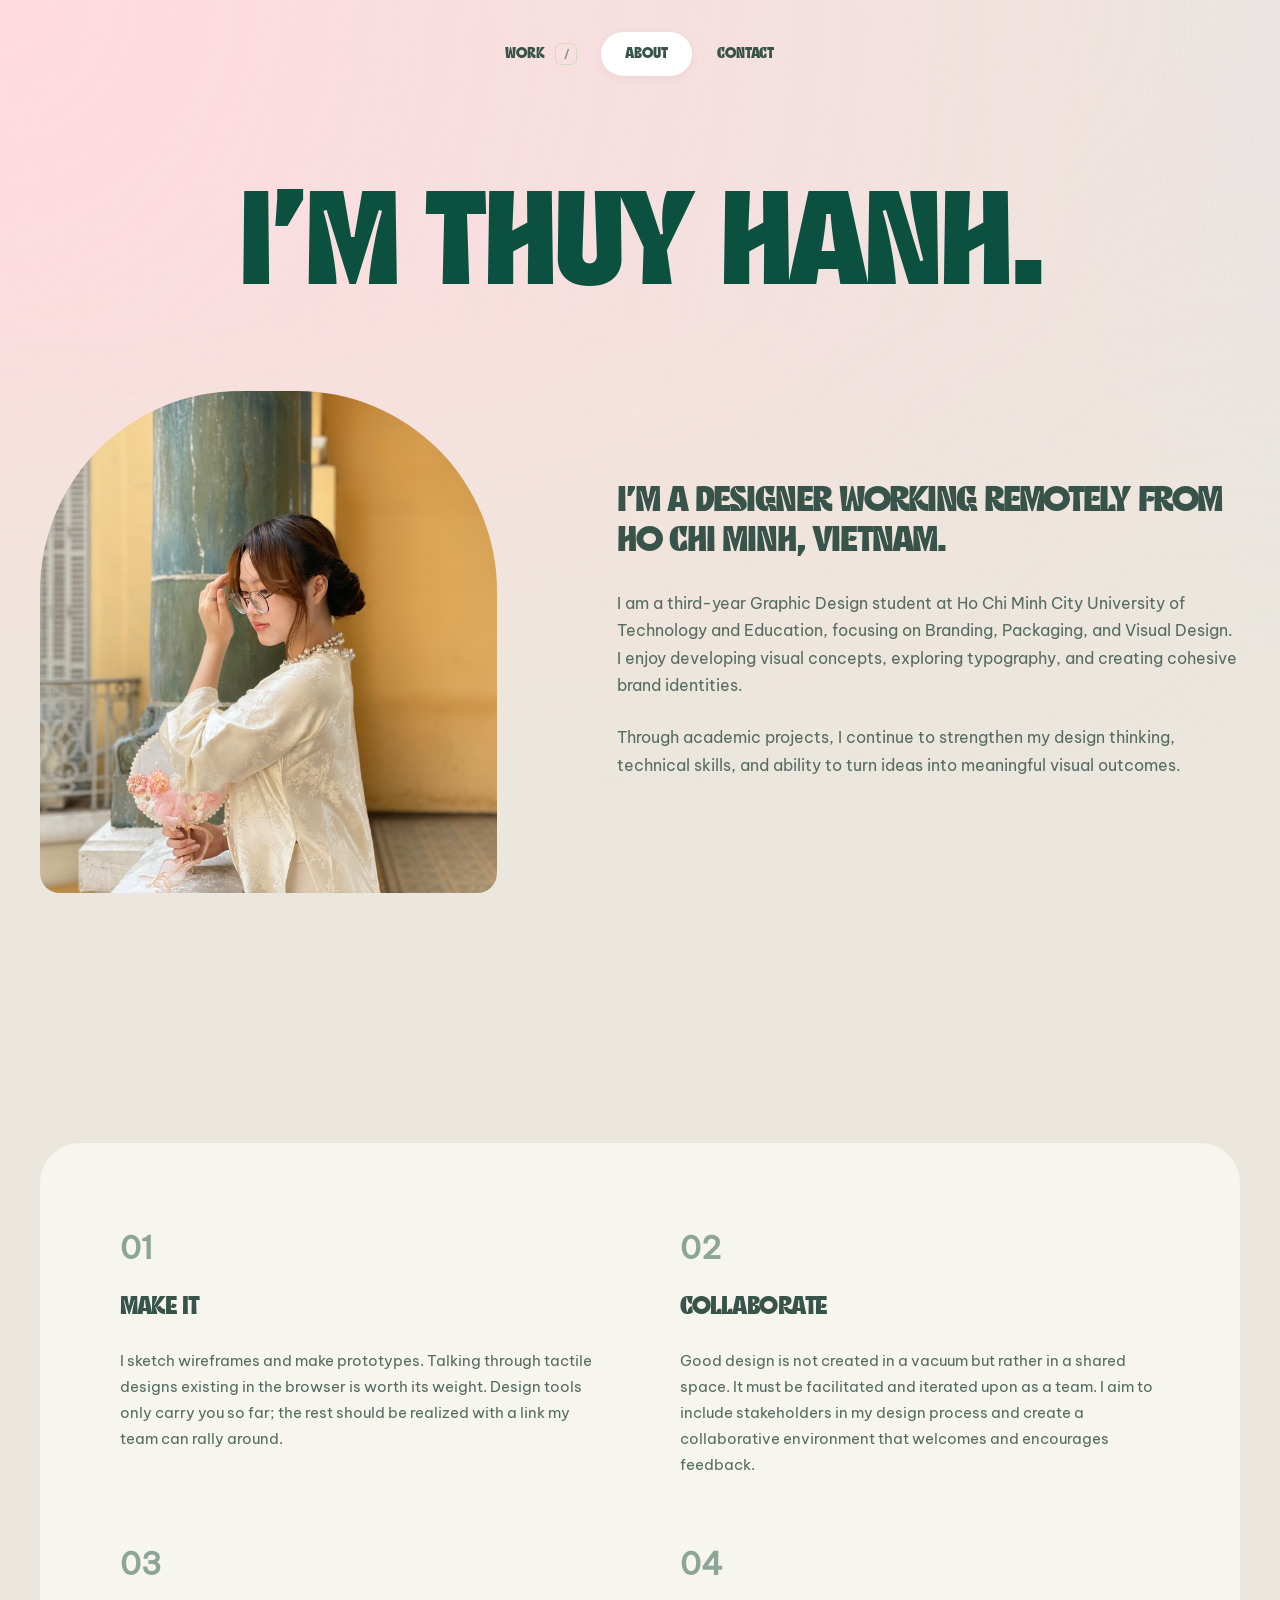
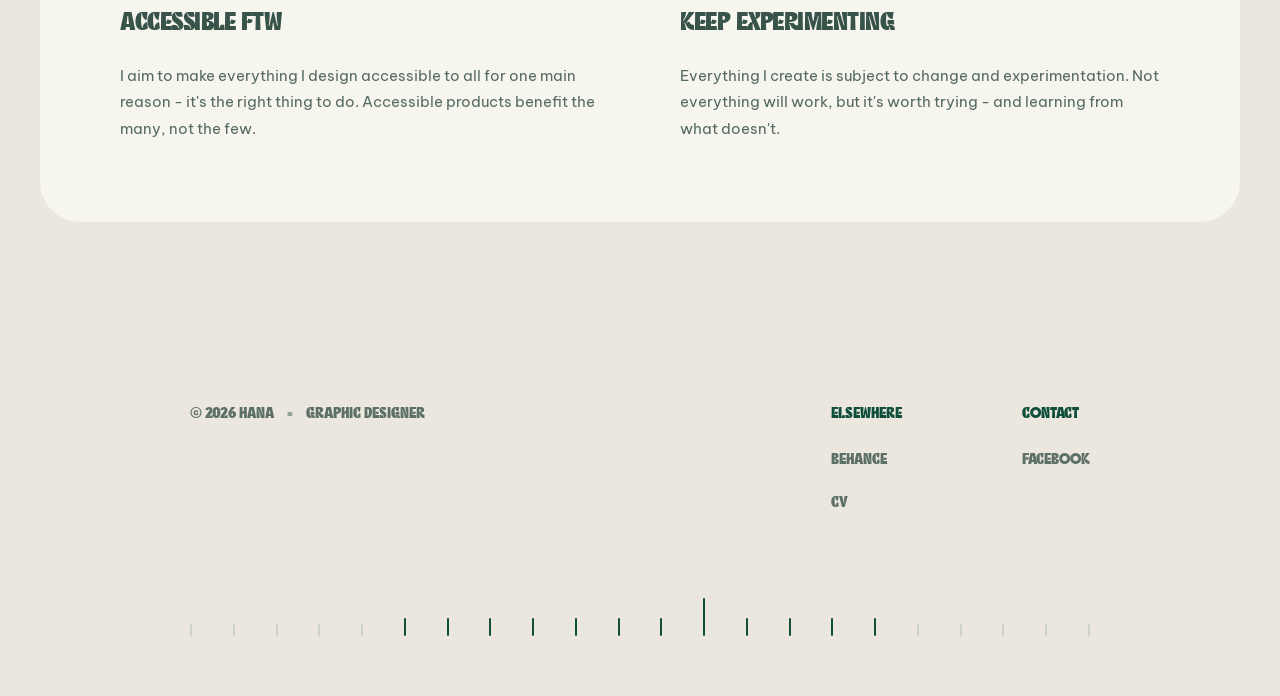
==== commit 19dfb6d9: "Add files via upload" ====
--- a/about.html
+++ b/about.html
@@ -105,7 +105,7 @@
         </div>
         <div class="footer-column">
           <h4>Contact</h4>
-          <a href="#">Message</a>
+          <a href="https://www.facebook.com/thoai.pham.538771/?locale=vi_VN">Facebook</a>
         </div>
       </div>
     </div>
